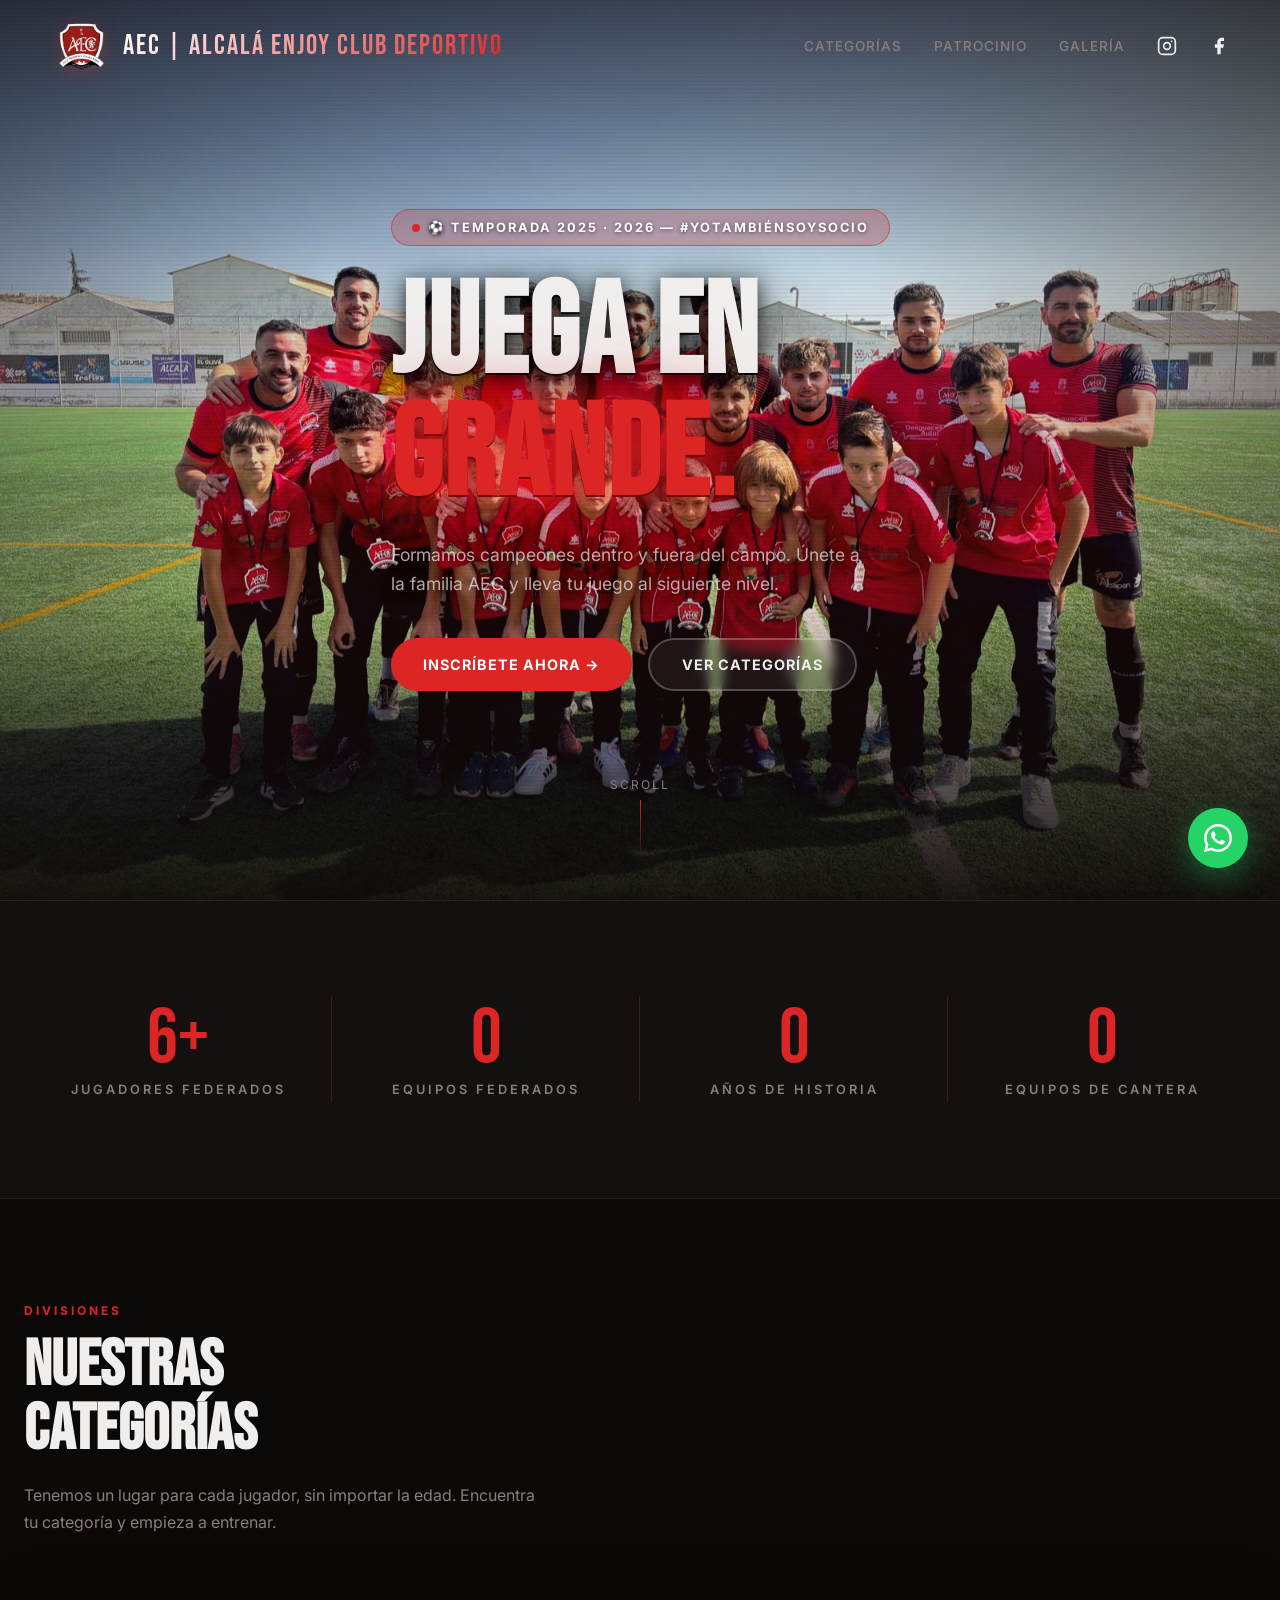
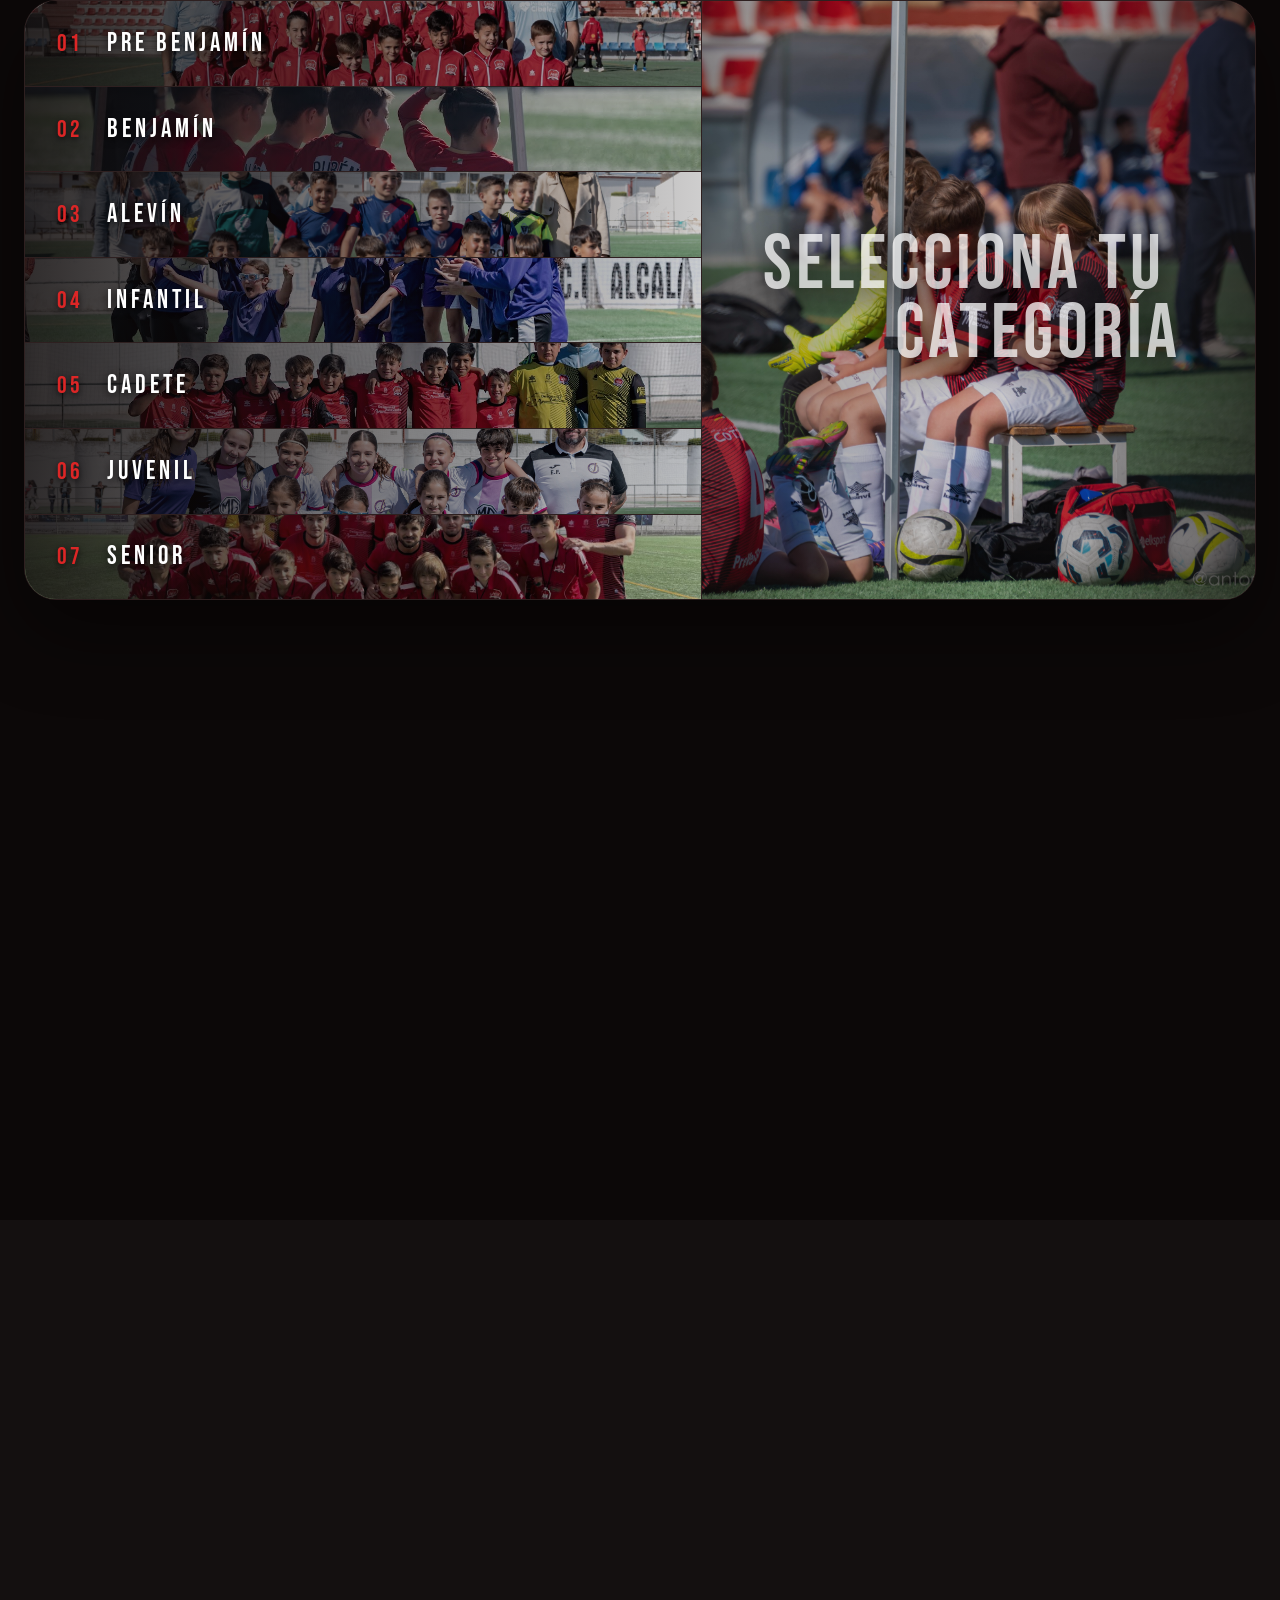
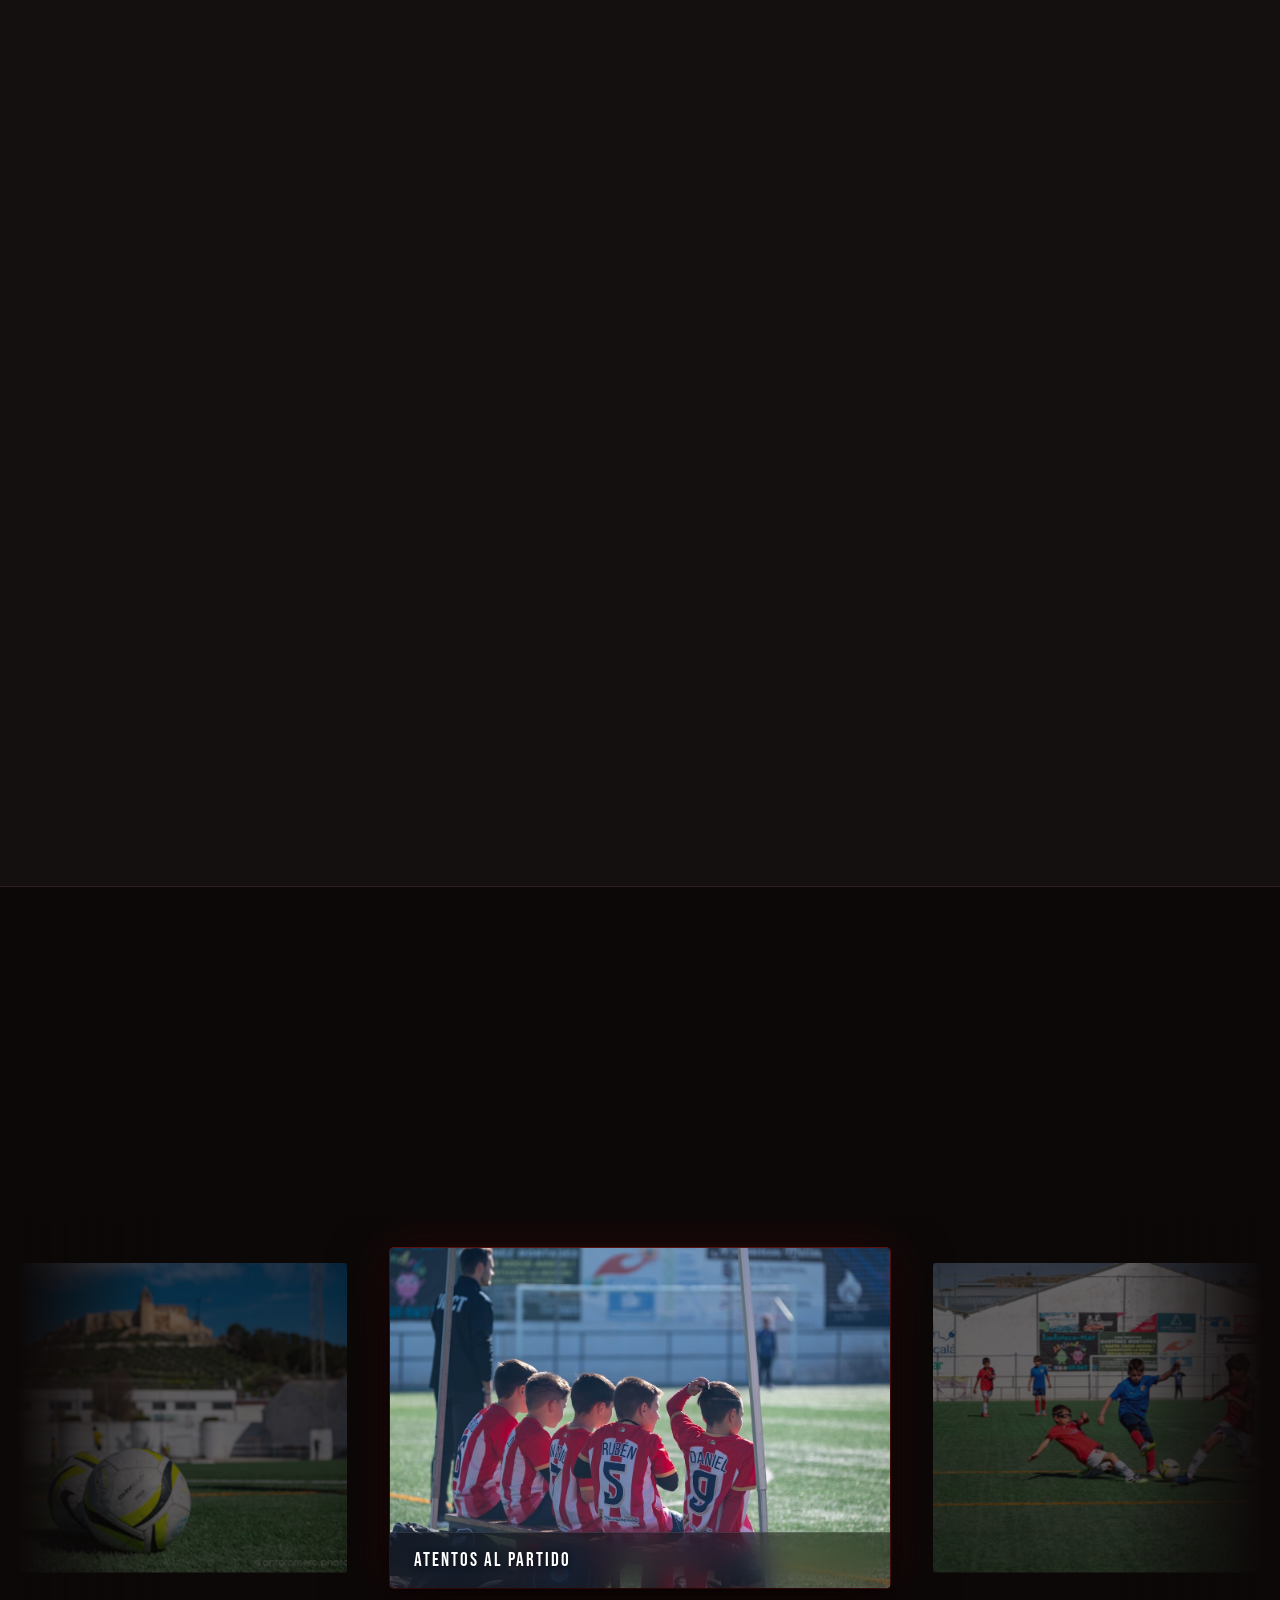
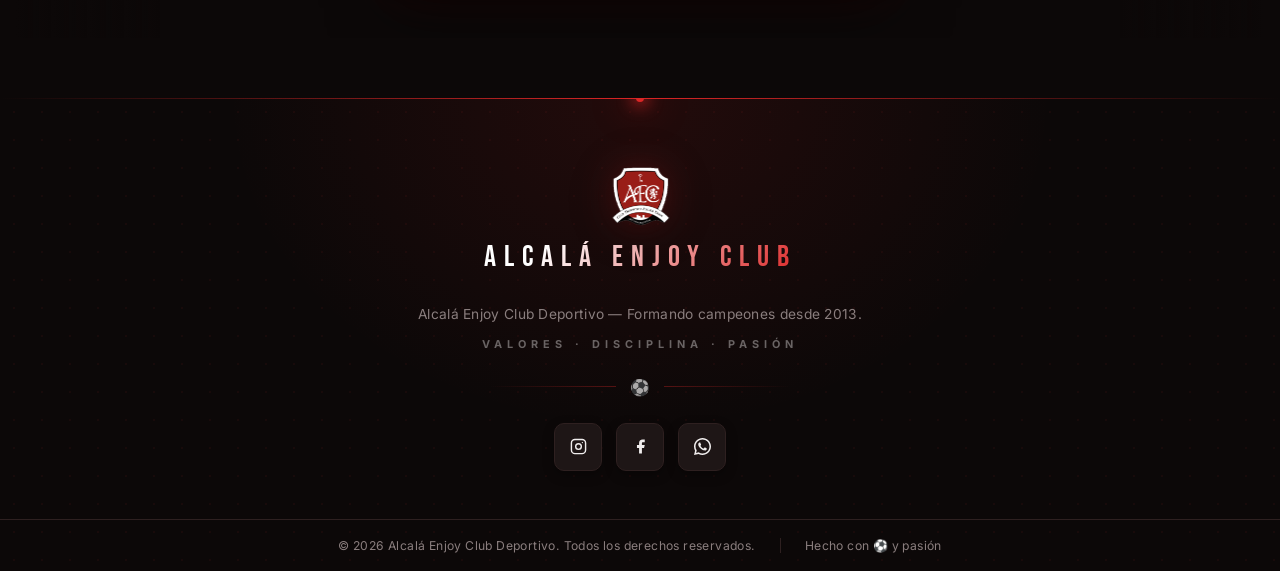
==== index.html @ 9c4fcbcf "finished" ====
<!DOCTYPE html>
<html lang="es">

<head>
  <meta charset="UTF-8" />
  <meta name="viewport" content="width=device-width,initial-scale=1" />
  <title>AEC | Alcalá Enjoy Club Deportivo - Sitio Oficial</title>
  <meta name="description"
    content="Sitio oficial de Alcalá Enjoy Club Deportivo (AEC). Inscripciones, categorías, plantel y galería multimedia. #YoTambiénSoySocio" />
  <link rel="stylesheet" href="https://cdn.jsdelivr.net/npm/swiper@11/swiper-bundle.min.css" />
  <link rel="stylesheet" href="styles.css" />
  <link rel="stylesheet" href="galeria.css" />
  <link rel="preconnect" href="https://fonts.googleapis.com" />
</head>

<body>

  <!-- HEADER -->
  <header id="site-header">
    <div class="header-inner">
      <a href="#" class="logo">
        <img src="assets/logo.png?v=3" alt="AEC Escudo" class="logo-img" />
        <h1 class="logo-text">
          <span class="logo-short">AEC</span><span class="logo-long"> | Alcalá Enjoy Club Deportivo</span>
        </h1>
      </a>
      <nav class="desktop">
        <a href="#categories">Categorías</a>

        <a href="#pricing">Patrocinio</a>
        <a href="#gallery">Galería</a>

        <a href="https://www.instagram.com/cdalcalaenjoyautocoche?igsh=cjY1NmN0ZHd2cjRi" target="_blank" class="nav-ig"
          aria-label="Instagram">
          <svg width="20" height="20" viewBox="0 0 24 24" fill="none" stroke="currentColor" stroke-width="2">
            <rect x="2" y="2" width="20" height="20" rx="5" />
            <circle cx="12" cy="12" r="4" />
            <circle cx="17.5" cy="6.5" r="1" fill="currentColor" stroke="none" />
          </svg>
        </a>
        <a href="https://www.facebook.com/share/18jVhCxvnm/?mibextid=wwXIfr" target="_blank" class="nav-fb"
          aria-label="Facebook">
          <svg width="20" height="20" viewBox="0 0 24 24" fill="currentColor">
            <path d="M18 2h-3a5 5 0 0 0-5 5v3H7v4h3v8h4v-8h3l1-4h-4V7a1 1 0 0 1 1-1h3z"></path>
          </svg>
        </a>
      </nav>
      <button class="hamburger" id="hamburger" aria-label="Menú">
        <span></span><span></span><span></span>
      </button>
    </div>
    <div class="mobile-nav" id="mobile-nav">
      <a href="#categories">Categorías</a>

      <a href="#pricing">Patrocinio</a>
      <a href="#gallery">Galería</a>

      <a href="https://www.instagram.com/cdalcalaenjoyautocoche?igsh=cjY1NmN0ZHd2cjRi" target="_blank">Instagram</a>
      <a href="https://www.facebook.com/share/18jVhCxvnm/?mibextid=wwXIfr" target="_blank">Facebook</a>
    </div>
  </header>

  <!-- HERO -->
  <section id="hero">
    <!-- Slideshow de imágenes con crossfade -->
    <div class="hero-slideshow">
      <img src="assets/hero_equipo_real.jpg.jpeg" alt="Equipo AEC en cancha" class="hero-slide slide-1" />
      <img src="assets/hero_2.jpg.jpeg" alt="Equipo AEC en acción" class="hero-slide slide-2" />
      <img src="assets/hero_3.jpg.jpg" alt="AEC Jugando" class="hero-slide slide-3" />
      <img src="assets/hero_4.jpg.jpg" alt="AEC Equipo y Entrenadores" class="hero-slide slide-4" />
    </div>
    <div class="hero-overlay"></div>
    <div class="hero-content">
      <div class="hero-badge">⚽ Temporada 2025 · 2026 — #YoTambiénSoySocio</div>
      <h1 class="hero-title">JUEGA EN<br><span>GRANDE.</span></h1>
      <p class="hero-sub">Formamos campeones dentro y fuera del campo. Únete a la familia AEC y lleva tu juego al
        siguiente nivel.</p>
      <div class="hero-actions">
        <a href="https://wa.me/+34602210050" class="btn btn-primary">Inscríbete Ahora →</a>
        <a href="#categories" class="btn btn-outline">Ver Categorías</a>
      </div>
    </div>
    <div class="hero-scroll"><span>SCROLL</span>
      <div class="scroll-line"></div>
    </div>
  </section>

  <!-- STATS -->
  <section id="stats">
    <div class="container">
      <div class="stats-grid">
        <div class="stat-item reveal">
          <span class="stat-number" data-target="200" data-suffix="+">0</span>
          <span class="stat-label">Jugadores Federados</span>
        </div>
        <div class="stat-item reveal">
          <span class="stat-number" data-target="12" data-suffix="">0</span>
          <span class="stat-label">Equipos Federados</span>
        </div>
        <div class="stat-item reveal">
          <span class="stat-number" data-target="13" data-suffix="">0</span>
          <span class="stat-label">Años de Historia</span>
        </div>
        <div class="stat-item reveal">
          <span class="stat-number" data-target="10" data-suffix="">0</span>
          <span class="stat-label">Equipos de Cantera</span>
        </div>
      </div>
    </div>
  </section>

  <!-- CATEGORIES -->
  <section id="categories">
    <div class="container">
      <div class="reveal">
        <span class="section-tag">Divisiones</span>
        <h2 class="section-title">NUESTRAS<br>CATEGORÍAS</h2>
        <p class="section-sub">Tenemos un lugar para cada jugador, sin importar la edad. Encuentra tu categoría y
          empieza a entrenar.</p>
      </div>
      <div class="cat-accordion reveal">
        <!-- Pre Benjamín -->
        <div class="ca-panel" data-index="01">
          <div class="ca-bg"><img src="assets/pequeñines.jpg" loading="lazy" alt="Pre Benjamín"></div>
          <div class="ca-collapsed">
            <span class="ca-num">01</span>
            <span class="ca-vtitle">PRE BENJAMÍN</span>
          </div>
          <div class="ca-expanded">
            <div class="ca-exp-top">
              <span class="ca-exp-num">01</span>
            </div>
            <h3 class="ca-exp-title">PRE BENJAMÍN</h3>
            <div class="ca-age-bar">
              <span class="ca-age-label">5 – 7 años</span>
              <div class="ca-bar-track">
                <div class="ca-bar-fill" style="width:14%"></div>
              </div>
            </div>
            <p class="ca-desc">Primeros pasos en el fútbol. Jugamos, aprendemos y nos divertimos juntos en un ambiente
              100% formativo.</p>
            <div class="ca-tag-row">
              <span class="ca-tag">Formativo</span>
              <span class="ca-tag">Mixto</span>
            </div>
          </div>
        </div>
        <!-- Benjamín -->
        <div class="ca-panel" data-index="02">
          <div class="ca-bg"><img src="assets/_DSC1016.jpg" loading="lazy" alt="Benjamín"></div>
          <div class="ca-collapsed">
            <span class="ca-num">02</span>
            <span class="ca-vtitle">BENJAMÍN</span>
          </div>
          <div class="ca-expanded">
            <div class="ca-exp-top">
              <span class="ca-exp-num">02</span>
            </div>
            <h3 class="ca-exp-title">BENJAMÍN</h3>
            <div class="ca-age-bar">
              <span class="ca-age-label">8 – 9 años</span>
              <div class="ca-bar-track">
                <div class="ca-bar-fill" style="width:28%"></div>
              </div>
            </div>
            <p class="ca-desc">Desarrollamos fundamentos técnicos y trabajo en equipo en una etapa clave del crecimiento
              futbolístico.</p>
            <div class="ca-tag-row">
              <span class="ca-tag">Técnica</span>
              <span class="ca-tag">Equipo</span>
            </div>
          </div>
        </div>
        <!-- Alevín -->
        <div class="ca-panel" data-index="03">
          <div class="ca-bg"><img src="assets/_DSC1415.jpg" loading="lazy" alt="Alevín"></div>
          <div class="ca-collapsed">
            <span class="ca-num">03</span>
            <span class="ca-vtitle">ALEVÍN</span>
          </div>
          <div class="ca-expanded">
            <div class="ca-exp-top">
              <span class="ca-exp-num">03</span>
            </div>
            <h3 class="ca-exp-title">ALEVÍN</h3>
            <div class="ca-age-bar">
              <span class="ca-age-label">10 – 11 años</span>
              <div class="ca-bar-track">
                <div class="ca-bar-fill" style="width:42%"></div>
              </div>
            </div>
            <p class="ca-desc">Iniciación táctica y consolidación técnica. Competición local y torneos regionales con
              enfoque educativo.</p>
            <div class="ca-tag-row">
              <span class="ca-tag">Táctica</span>
              <span class="ca-tag">Regional</span>
            </div>
          </div>
        </div>
        <!-- Infantil -->
        <div class="ca-panel" data-index="04">
          <div class="ca-bg"><img src="assets/_DSC1258.jpg" loading="lazy" alt="Infantil"></div>
          <div class="ca-collapsed">
            <span class="ca-num">04</span>
            <span class="ca-vtitle">INFANTIL</span>
          </div>
          <div class="ca-expanded">
            <div class="ca-exp-top">
              <span class="ca-exp-num">04</span>
            </div>
            <h3 class="ca-exp-title">INFANTIL</h3>
            <div class="ca-age-bar">
              <span class="ca-age-label">12 – 13 años</span>
              <div class="ca-bar-track">
                <div class="ca-bar-fill" style="width:56%"></div>
              </div>
            </div>
            <p class="ca-desc">Etapa de consolidación. Mayor exigencia táctica, preparación física y participación en
              ligas oficiales.</p>
            <div class="ca-tag-row">
              <span class="ca-tag">Competición</span>
              <span class="ca-tag">Liga Oficial</span>
            </div>
          </div>
        </div>
        <!-- Cadete -->
        <div class="ca-panel" data-index="05">
          <div class="ca-bg"><img src="assets/_DSC1005.jpg" loading="lazy" alt="Cadete"></div>
          <div class="ca-collapsed">
            <span class="ca-num">05</span>
            <span class="ca-vtitle">CADETE</span>
          </div>
          <div class="ca-expanded">
            <div class="ca-exp-top">
              <span class="ca-exp-num">05</span>
            </div>
            <h3 class="ca-exp-title">CADETE</h3>
            <div class="ca-age-bar">
              <span class="ca-age-label">14 – 15 años</span>
              <div class="ca-bar-track">
                <div class="ca-bar-fill" style="width:68%"></div>
              </div>
            </div>
            <p class="ca-desc">Alta competición y formación integral. Preparación física especializada y análisis de
              rendimiento individual.</p>
            <div class="ca-tag-row">
              <span class="ca-tag">Alta Comp.</span>
              <span class="ca-tag">Rendimiento</span>
            </div>
          </div>
        </div>
        <!-- Juvenil -->
        <div class="ca-panel" data-index="06">
          <div class="ca-bg"><img src="assets/_DSC1148.jpg" loading="lazy" alt="Juvenil"></div>
          <div class="ca-collapsed">
            <span class="ca-num">06</span>
            <span class="ca-vtitle">JUVENIL</span>
          </div>
          <div class="ca-expanded">
            <div class="ca-exp-top">
              <span class="ca-exp-num">06</span>
            </div>
            <h3 class="ca-exp-title">JUVENIL</h3>
            <div class="ca-age-bar">
              <span class="ca-age-label">16 – 18 años</span>
              <div class="ca-bar-track">
                <div class="ca-bar-fill" style="width:82%"></div>
              </div>
            </div>
            <p class="ca-desc">El paso hacia el fútbol adulto. Máxima exigencia, torneos departamentales y preparación
              para semiprofesional.</p>
            <div class="ca-tag-row">
              <span class="ca-tag">Semipro</span>
              <span class="ca-tag">Departamental</span>
            </div>
          </div>
        </div>
        <!-- Senior -->
        <div class="ca-panel" data-index="07">
          <div class="ca-bg"><img src="assets/hero_equipo_real.jpg.jpeg" loading="lazy" alt="Senior"></div>
          <div class="ca-collapsed">
            <span class="ca-num">07</span>
            <span class="ca-vtitle">SENIOR</span>
          </div>
          <div class="ca-expanded">
            <div class="ca-exp-top">
              <span class="ca-exp-num">07</span>
            </div>
            <h3 class="ca-exp-title">SENIOR</h3>
            <div class="ca-age-bar">
              <span class="ca-age-label">18+ años</span>
              <div class="ca-bar-track">
                <div class="ca-bar-fill" style="width:100%"></div>
              </div>
            </div>
            <p class="ca-desc">Fútbol de adultos con toda la estructura del club. Ligas locales, regionales y torneos
              nacionales.</p>
            <div class="ca-tag-row">
              <span class="ca-tag">Liga Nacional</span>
              <span class="ca-tag">Élite</span>
            </div>
          </div>
        </div>
      </div>
    </div>
  </section>


  <!-- PATROCINIO -->
  <section id="pricing" class="patrocinio-section">
    <div class="patrocinio-split">

      <!-- LEFT: Red + photo panel -->
      <div class="patrocinio-left reveal">
        <div class="patrocinio-photo-bg"></div>
        <div class="patrocinio-red-overlay"></div>
        <div class="patrocinio-left-content">
          <p class="patrocinio-dossier">D O S S I E R</p>
          <h2 class="patrocinio-title">PATROCINIO</h2>
          <p class="patrocinio-temporada">Temporada 2025-2026</p>
          <a href="patrocinio.html" class="btn-patrocinio" id="btn-ver-dossier">
            Ver Dossier Completo →
          </a>
        </div>
      </div>

      <!-- RIGHT: Clean white panel with logo -->
      <div class="patrocinio-right reveal">
        <div class="patrocinio-diagonal-bg"></div>
        <div class="patrocinio-right-content">
          <img src="assets/logo.png?v=3" alt="AEC Escudo Completo" class="patrocinio-logo" />
          <p class="patrocinio-slogan">TÚ FORMAS PARTE DE<br><strong>NUESTRA HISTORIA</strong></p>
        </div>
      </div>

    </div>
  </section>

  <!-- GALLERY PREVIEW -->
  <section id="gallery">
    <div class="container">
      <div class="gallery-header reveal">
        <div>
          <span class="section-tag">Multimedia</span>
          <h2 class="section-title">GALERÍA DEL CLUB</h2>
          <p class="section-sub">Momentos que quedan en la historia. El campo, el equipo, la pasión.</p>
        </div>
        <a href="galeria.html" class="btn-gallery-full" id="btn-ver-galeria">
          Ver Galería Completa
          <svg width="18" height="18" viewBox="0 0 24 24" fill="none" stroke="currentColor" stroke-width="2.5"
            stroke-linecap="round" stroke-linejoin="round">
            <path d="M5 12h14M12 5l7 7-7 7" />
          </svg>
        </a>
      </div>

      <!-- Mosaic grid -->
      <div class="gallery-mosaic reveal">
        <div class="gm-item gm-a"><img src="assets/reunion.jfif" alt="Galería AEC" loading="lazy" /></div>
        <div class="gm-item gm-b"><img src="assets/theboss.jpeg" alt="Galería AEC" loading="lazy" /></div>
        <div class="gm-item gm-c"><img src="assets/_DSC1258.jpg" alt="Galería AEC" loading="lazy" /></div>
        <div class="gm-item gm-d"><img src="assets/pequeñines.jpg" alt="Galería AEC" loading="lazy" /></div>
        <div class="gm-item gm-e"><img src="assets/_DSC1312.jpg" alt="Galería AEC" loading="lazy" /></div>
        <div class="gm-item gm-f"><img src="assets/hero_equipo_real.jpg.jpeg" alt="Galería AEC" loading="lazy" /></div>
        <div class="gm-item gm-g"><img src="assets/blue.jpg" alt="Galería AEC" loading="lazy" /></div>
        <div class="gm-item gm-h"><img src="assets/_DSC1405.jpg" alt="Galería AEC" loading="lazy" /></div>
      </div>

      <div class="gallery-cta-mobile reveal">
        <a href="galeria.html" class="btn btn-outline" id="btn-ver-galeria-mobile">Ver Galería Completa →</a>
      </div>
    </div>
  </section>

  <!-- TEAM GALLERY — Glass Scroll -->
  <section id="team-gallery">
    <div class="container">
      <div class="galeria-info reveal">
        <span class="section-tag">28.03.2026</span>
        <h2 class="section-title galeria-titulo-torneo">1er Torneo Ciudad de<br><span>Alcalá la Real</span><small
            class="galeria-cats">(Benjamines / Alevines)</small></h2>
      </div>
    </div>

    <div class="tg-wrapper">
      <div class="swiper swiper-equipo">
        <div class="swiper-wrapper">
          <div class="swiper-slide tg-card" data-caption="Atentos al partido">
            <img src="./assets/_DSC1016.jpg" alt="Atentos al partido" loading="lazy" />
            <div class="tg-glass">
              <span class="tg-label">Atentos al partido</span>
            </div>
          </div>
          <div class="swiper-slide tg-card" data-caption="Jugada maestra">
            <img src="./assets/_DSC1285.jpg" alt="Jugada maestra" loading="lazy" />
            <div class="tg-glass">
              <span class="tg-label">Jugada maestra</span>
            </div>
          </div>
          <div class="swiper-slide tg-card" data-caption="Celebración">
            <img src="./assets/_DSC1258.jpg" alt="Celebración" loading="lazy" />
            <div class="tg-glass">
              <span class="tg-label">Celebración</span>
            </div>
          </div>
          <div class="swiper-slide tg-card" data-caption="Unión de Equipo">
            <img src="./assets/_DSC1005.jpg" alt="Unión de Equipo" loading="lazy" />
            <div class="tg-glass">
              <span class="tg-label">Unión de Equipo</span>
            </div>
          </div>
          <div class="swiper-slide tg-card" data-caption="¡A jugar!">
            <img src="./assets/_DSC1120.jpg" alt="Listos para jugar" loading="lazy" />
            <div class="tg-glass">
              <span class="tg-label">¡A jugar!</span>
            </div>
          </div>
        </div>
      </div>
    </div>
  </section>


  <!-- FOOTER -->
  <footer>
    <div class="footer-accent-line"></div>
    <div class="footer-main">
      <a href="index.html" class="footer-logo" aria-label="AEC — Alcalá Enjoy Club Deportivo">
        <img src="assets/logo.png?v=3" alt="AEC Escudo" class="logo-img" />
        <span class="logo-text">Alcalá Enjoy Club</span>
      </a>
      <div class="footer-tagline">
        <p>Alcalá Enjoy Club Deportivo — Formando campeones desde 2013.</p>
        <strong>VALORES · DISCIPLINA · PASIÓN</strong>
      </div>
      <div class="footer-divider">
        <div class="footer-divider-line"></div>
        <span class="footer-divider-icon">⚽</span>
        <div class="footer-divider-line"></div>
      </div>
      <div class="footer-social">
        <a href="https://www.instagram.com/cdalcalaenjoyautocoche?igsh=cjY1NmN0ZHd2cjRi" target="_blank"
          class="socialContainer containerOne" aria-label="Instagram">
          <svg class="socialSvg" viewBox="0 0 24 24" fill="none" stroke="currentColor" stroke-width="2">
            <rect x="2" y="2" width="20" height="20" rx="5" />
            <circle cx="12" cy="12" r="4" />
            <circle cx="17.5" cy="6.5" r="1" fill="currentColor" stroke="none" />
          </svg>
        </a>
        <a href="https://www.facebook.com/share/18jVhCxvnm/?mibextid=wwXIfr" target="_blank"
          class="socialContainer containerFb" aria-label="Facebook">
          <svg class="socialSvg" viewBox="0 0 24 24" fill="currentColor">
            <path d="M18 2h-3a5 5 0 0 0-5 5v3H7v4h3v8h4v-8h3l1-4h-4V7a1 1 0 0 1 1-1h3z"></path>
          </svg>
        </a>
        <a href="https://wa.me/+34602210050" target="_blank" class="socialContainer containerFour"
          aria-label="WhatsApp">
          <svg class="socialSvg" viewBox="0 0 24 24" fill="currentColor">
            <path
              d="M17.472 14.382c-.297-.149-1.758-.867-2.03-.967-.273-.099-.471-.148-.67.15-.197.297-.767.966-.94 1.164-.173.199-.347.223-.644.075-.297-.15-1.255-.463-2.39-1.475-.883-.788-1.48-1.761-1.653-2.059-.173-.297-.018-.458.13-.606.134-.133.298-.347.446-.52.149-.174.198-.298.298-.497.099-.198.05-.371-.025-.52-.075-.149-.669-1.612-.916-2.207-.242-.579-.487-.5-.669-.51-.173-.008-.371-.01-.57-.01-.198 0-.52.074-.792.372-.272.297-1.04 1.016-1.04 2.479 0 1.462 1.065 2.875 1.213 3.074.149.198 2.096 3.2 5.077 4.487.709.306 1.262.489 1.694.625.712.227 1.36.195 1.871.118.571-.085 1.758-.719 2.006-1.413.248-.694.248-1.289.173-1.413-.074-.124-.272-.198-.57-.347z" />
            <path
              d="M12 0C5.373 0 0 5.373 0 12c0 2.124.558 4.118 1.525 5.845L0 24l6.335-1.505A11.95 11.95 0 0012 24c6.627 0 12-5.373 12-12S18.627 0 12 0zm0 21.818a9.812 9.812 0 01-5.006-1.371l-.36-.214-3.722.884.938-3.63-.235-.373A9.79 9.79 0 012.182 12C2.182 6.57 6.57 2.182 12 2.182S21.818 6.57 21.818 12 17.43 21.818 12 21.818z" />
          </svg>
        </a>
      </div>
    </div>
    <div class="footer-bottom">
      <p>© 2026 Alcalá Enjoy Club Deportivo. Todos los derechos reservados.</p>
      <p>Hecho con ⚽ y pasión</p>
    </div>
  </footer>

  <!-- WHATSAPP FLOAT -->
  <a href="https://wa.me/+34602210050" class="wa-float" target="_blank" aria-label="Contactar por WhatsApp">
    <svg width="28" height="28" viewBox="0 0 24 24" fill="white">
      <path
        d="M17.472 14.382c-.297-.149-1.758-.867-2.03-.967-.273-.099-.471-.148-.67.15-.197.297-.767.966-.94 1.164-.173.199-.347.223-.644.075-.297-.15-1.255-.463-2.39-1.475-.883-.788-1.48-1.761-1.653-2.059-.173-.297-.018-.458.13-.606.134-.133.298-.347.446-.52.149-.174.198-.298.298-.497.099-.198.05-.371-.025-.52-.075-.149-.669-1.612-.916-2.207-.242-.579-.487-.5-.669-.51-.173-.008-.371-.01-.57-.01-.198 0-.52.074-.792.372-.272.297-1.04 1.016-1.04 2.479 0 1.462 1.065 2.875 1.213 3.074.149.198 2.096 3.2 5.077 4.487.709.306 1.262.489 1.694.625.712.227 1.36.195 1.871.118.571-.085 1.758-.719 2.006-1.413.248-.694.248-1.289.173-1.413-.074-.124-.272-.198-.57-.347z" />
      <path
        d="M12 0C5.373 0 0 5.373 0 12c0 2.124.558 4.118 1.525 5.845L0 24l6.335-1.505A11.95 11.95 0 0012 24c6.627 0 12-5.373 12-12S18.627 0 12 0zm0 21.818a9.812 9.812 0 01-5.006-1.371l-.36-.214-3.722.884.938-3.63-.235-.373A9.79 9.79 0 012.182 12C2.182 6.57 6.57 2.182 12 2.182S21.818 6.57 21.818 12 17.43 21.818 12 21.818z" />
    </svg>
  </a>


  <script src="https://cdn.jsdelivr.net/npm/swiper@11/swiper-bundle.min.js"></script>
  <script src="main.js"></script>
</body>

</html>
---- styles.css ----
@import url('https://fonts.googleapis.com/css2?family=Bebas+Neue&family=Inter:wght@300;400;500;600;700;900&display=swap');

*,
*::before,
*::after {
  box-sizing: border-box;
  margin: 0;
  padding: 0
}

:root {
  --bg: #0c0808;
  --surface: #141010;
  --surface2: #1e1616;
  --border: #2e2020;
  --accent: #DC2626;
  --accent2: #D4A853;
  --text: #f0eded;
  --muted: #8a7e7e;
  --radius: 32px;
  --radius-sm: 16px;
}

html {
  scroll-behavior: smooth;
  font-size: 16px
}

body {
  background: var(--bg);
  color: var(--text);
  font-family: 'Inter', sans-serif;
  overflow-x: hidden
}

img {
  max-width: 100%;
  display: block
}

a {
  text-decoration: none;
  color: inherit
}

section {
  padding: 100px 0
}

.container {
  max-width: 1280px;
  margin: 0 auto;
  padding: 0 24px
}

/* HEADER */
header {
  position: fixed;
  top: 0;
  left: 0;
  right: 0;
  z-index: 1000;
  padding: 20px 0;
  transition: background .3s, backdrop-filter .3s
}

header.scrolled {
  background: rgba(12, 8, 8, .9);
  backdrop-filter: blur(16px);
  border-bottom: 1px solid var(--border)
}

.header-inner {
  display: flex;
  align-items: center;
  justify-content: space-between;
  width: 100%;
  padding: 0 4vw;
}

.logo {
  display: flex;
  align-items: center;
  gap: 12px;
  font-family: 'Bebas Neue', sans-serif;
  font-size: 28px;
  letter-spacing: 2px;
  color: var(--text)
}

.logo-img {
  width: 60px;
  height: auto;
  border-radius: 4px;
  filter: drop-shadow(0 2px 8px rgba(220, 38, 38, .3));
  transition: transform .3s
}

.logo:hover .logo-img {
  transform: scale(1.08)
}

.logo-text {
  background: linear-gradient(135deg, #fff 0%, var(--accent) 100%);
  -webkit-background-clip: text;
  -webkit-text-fill-color: transparent;
  background-clip: text;
  margin: 0;
  font-size: inherit;
  font-weight: inherit;
}

nav.desktop {
  display: flex;
  gap: 32px;
  align-items: center
}

nav a {
  font-size: .85rem;
  font-weight: 500;
  letter-spacing: 1px;
  text-transform: uppercase;
  color: var(--muted);
  transition: color .2s
}

nav a:hover {
  color: var(--text)
}

.nav-ig {
  display: flex;
  align-items: center;
  gap: 6px;
  color: var(--text);
  transition: color .2s
}

.nav-ig:hover {
  color: var(--accent)
}

.nav-fb {
  display: flex;
  align-items: center;
  gap: 6px;
  color: var(--text);
  transition: color .2s
}

.nav-fb:hover {
  color: #1877F2
}

.hamburger {
  display: none;
  flex-direction: column;
  gap: 5px;
  cursor: pointer;
  background: none;
  border: none;
  padding: 4px
}

.hamburger span {
  width: 24px;
  height: 2px;
  background: var(--text);
  transition: .3s
}

.mobile-nav {
  display: none;
  flex-direction: column;
  gap: 20px;
  padding: 24px;
  background: var(--surface);
  border-top: 1px solid var(--border)
}

.mobile-nav a {
  font-size: 1rem;
  font-weight: 500;
  letter-spacing: 1px;
  text-transform: uppercase;
  color: var(--muted)
}

/* HERO — Cinematic Treatment */
#hero {
  position: relative;
  height: 100vh;
  min-height: 700px;
  display: flex;
  align-items: center;
  overflow: hidden;
  padding: 0
}

/* Slideshow container — covers full hero */
.hero-slideshow {
  position: absolute;
  inset: 0;
  z-index: 0;
  overflow: hidden
}

/* Base slide styles */
.hero-slide {
  position: absolute;
  inset: 0;
  width: 100%;
  height: 100%;
  object-fit: cover;
  object-position: center center;
  filter: saturate(1.15) contrast(1.08) brightness(1.0);
  will-change: transform, opacity;
  backface-visibility: hidden
}

/*
  Crossfade logic — 4 slides, 9s each (7s visible + 2s fade-out at end)
  Total cycle = 36s
*/
.slide-1 {
  opacity: 1;
  animation:
    kenburns-1 36s ease-in-out infinite,
    fade-slide-1 36s ease-in-out infinite
}

.slide-2 {
  opacity: 0;
  animation:
    kenburns-2 36s ease-in-out infinite,
    fade-slide-2 36s ease-in-out infinite
}

.slide-3 {
  opacity: 0;
  animation:
    kenburns-3 36s ease-in-out infinite,
    fade-slide-3 36s ease-in-out infinite
}

.slide-4 {
  opacity: 0;
  animation:
    kenburns-4 36s ease-in-out infinite,
    fade-slide-4 36s ease-in-out infinite
}

/* Ken Burns — slide 1: zoom in + drift left */
@keyframes kenburns-1 {
  0% {
    transform: scale(1.0) translate(0, 0)
  }

  50% {
    transform: scale(1.06) translate(-0.8%, -0.4%)
  }

  100% {
    transform: scale(1.0) translate(0, 0)
  }
}

/* Ken Burns — slide 2: zoom in + drift right */
@keyframes kenburns-2 {
  0% {
    transform: scale(1.06) translate(0.8%, 0.4%)
  }

  50% {
    transform: scale(1.0) translate(0, 0)
  }

  100% {
    transform: scale(1.06) translate(0.8%, 0.4%)
  }
}

/* Ken Burns — slide 3: zoom in + drift up */
@keyframes kenburns-3 {
  0% {
    transform: scale(1.0) translate(0, 0)
  }

  50% {
    transform: scale(1.06) translate(0, -0.6%)
  }

  100% {
    transform: scale(1.0) translate(0, 0)
  }
}

/* Ken Burns — slide 4: zoom in + drift down/right */
@keyframes kenburns-4 {
  0% {
    transform: scale(1.06) translate(0.4%, 0.6%)
  }

  50% {
    transform: scale(1.0) translate(0, 0)
  }

  100% {
    transform: scale(1.06) translate(0.4%, 0.6%)
  }
}

/* Fade animations — percentage based on 36s cycle */
@keyframes fade-slide-1 {
  0% {
    opacity: 1
  }

  19.44% {
    opacity: 1
  }

  /* 7s */
  25% {
    opacity: 0
  }

  /* 9s */
  94.44% {
    opacity: 0
  }

  /* 34s */
  100% {
    opacity: 1
  }

  /* 36s */
}

@keyframes fade-slide-2 {
  0% {
    opacity: 0
  }

  19.44% {
    opacity: 0
  }

  /* 7s */
  25% {
    opacity: 1
  }

  /* 9s */
  44.44% {
    opacity: 1
  }

  /* 16s */
  50% {
    opacity: 0
  }

  /* 18s */
  100% {
    opacity: 0
  }
}

@keyframes fade-slide-3 {
  0% {
    opacity: 0
  }

  44.44% {
    opacity: 0
  }

  /* 16s */
  50% {
    opacity: 1
  }

  /* 18s */
  69.44% {
    opacity: 1
  }

  /* 25s */
  75% {
    opacity: 0
  }

  /* 27s */
  100% {
    opacity: 0
  }
}

@keyframes fade-slide-4 {
  0% {
    opacity: 0
  }

  69.44% {
    opacity: 0
  }

  /* 25s */
  75% {
    opacity: 1
  }

  /* 27s */
  94.44% {
    opacity: 1
  }

  /* 34s */
  100% {
    opacity: 0
  }

  /* 36s */
}


/* Multi-layer overlay: vignette + cinematic dark grade */
.hero-overlay {
  position: absolute;
  inset: 0;
  z-index: 1;
  background:
    radial-gradient(ellipse at 50% 50%, transparent 35%, rgba(12, 8, 8, .55) 100%),
    linear-gradient(180deg, rgba(12, 8, 8, .55) 0%, rgba(12, 8, 8, .1) 30%, rgba(120, 15, 15, .12) 65%, rgba(12, 8, 8, .9) 100%);
}

/* Film grain noise — animated CSS pattern */
.hero-overlay::before {
  content: '';
  position: absolute;
  inset: -50%;
  width: 200%;
  height: 200%;
  background-image: url("data:image/svg+xml,%3Csvg viewBox='0 0 256 256' xmlns='http://www.w3.org/2000/svg'%3E%3Cfilter id='n'%3E%3CfeTurbulence type='fractalNoise' baseFrequency='.85' numOctaves='4' stitchTiles='stitch'/%3E%3C/filter%3E%3Crect width='100%25' height='100%25' filter='url(%23n)' opacity='.15'/%3E%3C/svg%3E");
  background-size: 128px 128px;
  opacity: .3;
  animation: hero-grain 0.5s steps(3) infinite;
  pointer-events: none;
  mix-blend-mode: overlay;
}

@keyframes hero-grain {
  0% {
    transform: translate(0, 0)
  }

  33% {
    transform: translate(-5%, 5%)
  }

  66% {
    transform: translate(5%, -5%)
  }

  100% {
    transform: translate(0, 0)
  }
}

/* Scanlines — ultra-subtle broadcast sport look */
.hero-overlay::after {
  content: '';
  position: absolute;
  inset: 0;
  background: repeating-linear-gradient(0deg,
      transparent,
      transparent 2px,
      rgba(0, 0, 0, .04) 2px,
      rgba(0, 0, 0, .04) 4px);
  pointer-events: none;
}

.hero-content {
  position: relative;
  z-index: 2;
  max-width: 1280px;
  margin: 0 auto;
  padding: 0 24px
}

.hero-badge {
  display: inline-flex;
  align-items: center;
  gap: 8px;
  background: rgba(220, 38, 38, .22);
  border: 1px solid rgba(220, 38, 38, .6);
  color: #fff;
  padding: 10px 20px;
  border-radius: 100px;
  font-size: .8rem;
  font-weight: 700;
  letter-spacing: 2px;
  text-transform: uppercase;
  margin-bottom: 28px;
  backdrop-filter: blur(8px);
  text-shadow: 0 1px 4px rgba(0, 0, 0, .6)
}

.hero-badge::before {
  content: '';
  width: 8px;
  height: 8px;
  background: var(--accent);
  border-radius: 50%;
  animation: pulse-dot 2s infinite
}

@keyframes pulse-dot {

  0%,
  100% {
    opacity: 1;
    transform: scale(1)
  }

  50% {
    opacity: .5;
    transform: scale(1.3)
  }
}

.hero-title {
  font-family: 'Bebas Neue', sans-serif;
  font-size: clamp(60px, 10vw, 140px);
  line-height: .95;
  letter-spacing: 2px;
  margin-bottom: 24px;
  text-shadow: 0 2px 0 rgba(0, 0, 0, .9), 0 4px 20px rgba(0, 0, 0, .8), 0 8px 60px rgba(0, 0, 0, .5)
}

.hero-title span {
  color: var(--accent);
  text-shadow: 0 2px 0 rgba(100, 0, 0, .8), 0 0 40px rgba(220, 38, 38, .7), 0 0 80px rgba(220, 38, 38, .4)
}

.hero-sub {
  font-size: 1.1rem;
  color: rgba(240, 237, 237, .7);
  max-width: 480px;
  line-height: 1.6;
  margin-bottom: 40px;
  text-shadow: 0 2px 12px rgba(0, 0, 0, .5)
}

.hero-actions {
  display: flex;
  gap: 16px;
  flex-wrap: wrap
}

.btn {
  display: inline-flex;
  align-items: center;
  gap: 10px;
  padding: 16px 32px;
  border-radius: 100px;
  font-weight: 700;
  font-size: .9rem;
  letter-spacing: 1px;
  text-transform: uppercase;
  cursor: pointer;
  transition: .25s;
  border: none
}

.btn-primary {
  background: var(--accent);
  color: #fff
}

.btn-primary:hover {
  background: #EF4444;
  transform: translateY(-2px);
  box-shadow: 0 12px 40px rgba(220, 38, 38, .4)
}

.btn-outline {
  background: rgba(255, 255, 255, .06);
  color: var(--text);
  border: 2px solid rgba(240, 237, 237, .25);
  backdrop-filter: blur(6px)
}

.btn-outline:hover {
  border-color: var(--text);
  background: rgba(255, 255, 255, .1)
}

.hero-scroll {
  position: absolute;
  bottom: 40px;
  left: 50%;
  transform: translateX(-50%);
  display: flex;
  flex-direction: column;
  align-items: center;
  gap: 8px;
  color: var(--muted);
  font-size: .75rem;
  letter-spacing: 2px;
  text-transform: uppercase;
  z-index: 2
}

.scroll-line {
  width: 1px;
  height: 60px;
  background: linear-gradient(to bottom, var(--accent), transparent);
  animation: scroll-anim 2s infinite
}

@keyframes scroll-anim {
  0% {
    transform: scaleY(0);
    transform-origin: top
  }

  50% {
    transform: scaleY(1);
    transform-origin: top
  }

  51% {
    transform: scaleY(1);
    transform-origin: bottom
  }

  100% {
    transform: scaleY(0);
    transform-origin: bottom
  }
}

/* STATS */
#stats {
  padding: 60px 0;
  border-top: 1px solid var(--border);
  border-bottom: 1px solid var(--border);
  background: var(--surface)
}

.stats-grid {
  display: grid;
  grid-template-columns: repeat(4, 1fr);
  gap: 0
}

.stat-item {
  text-align: center;
  padding: 40px 24px;
  position: relative
}

.stat-item:not(:last-child)::after {
  content: '';
  position: absolute;
  right: 0;
  top: 20%;
  height: 60%;
  width: 1px;
  background: var(--border)
}

.stat-number {
  font-family: 'Bebas Neue', sans-serif;
  font-size: clamp(56px, 6vw, 88px);
  line-height: 1;
  color: var(--accent);
  display: block
}

.stat-label {
  font-size: .8rem;
  font-weight: 600;
  letter-spacing: 3px;
  text-transform: uppercase;
  color: var(--muted);
  margin-top: 8px
}

/* SECTION HEADERS */
.section-tag {
  display: inline-block;
  color: var(--accent);
  font-size: .75rem;
  font-weight: 700;
  letter-spacing: 3px;
  text-transform: uppercase;
  margin-bottom: 16px
}

.section-title {
  font-family: 'Bebas Neue', sans-serif;
  font-size: clamp(42px, 5vw, 72px);
  line-height: 1;
  margin-bottom: 20px
}

.section-sub {
  color: var(--muted);
  font-size: 1rem;
  line-height: 1.7;
  max-width: 520px
}

/* CATEGORIES — Horizontal Accordion */
#categories {
  background: var(--bg)
}

.cat-accordion {
  display: flex;
  flex-direction: column;
  gap: 0;
  margin-top: 64px;
  height: 600px;
  border: 1px solid var(--border);
  border-radius: var(--radius);
  overflow: hidden;
  background: var(--surface);
  box-shadow: 0 32px 80px rgba(0, 0, 0, .45);
  position: relative;
}

/* Background photo for the empty space */
.cat-accordion::before {
  content: '';
  position: absolute;
  top: 0;
  bottom: 0;
  right: 0;
  width: 60%; /* Only covers the right side to avoid aggressive clipping */
  background:
    linear-gradient(to right, rgba(20, 16, 16, 1) 0%, rgba(20, 16, 16, 0.4) 30%, rgba(20, 16, 16, 0.2) 65%, rgba(20, 16, 16, 0.7) 100%),
    url('assets/_DSC1055.jpg') 20% center / cover no-repeat;
  z-index: 0;
  transition: opacity 0.5s ease;
  pointer-events: none;
}

/* Elegant text over the photo */
.cat-accordion::after {
  content: 'SELECCIONA TU \A CATEGORÍA';
  white-space: pre-wrap;
  position: absolute;
  top: 50%;
  right: 6%;
  transform: translateY(-50%);
  font-family: 'Bebas Neue', sans-serif;
  font-size: clamp(48px, 6vw, 84px);
  line-height: 0.9;
  letter-spacing: 4px;
  color: rgba(255, 255, 255, 0.75);
  text-align: right;
  z-index: 0;
  pointer-events: none;
  transition: opacity 0.4s ease, transform 0.4s ease;
  text-shadow: 0 10px 30px rgba(0, 0, 0, 0.9);
}

/* each panel */
.ca-panel {
  position: relative;
  width: 55%;
  flex: 1;
  /* evenly distributed height */
  overflow: hidden;
  cursor: pointer;
  transition:
    flex .55s cubic-bezier(.77, 0, .18, 1),
    background .35s;
  border-bottom: 1px solid var(--border);
  border-right: 1px solid var(--border);
  display: flex;
  z-index: 1;
}

.ca-panel:last-child {
  border-bottom: none;
}

/* left accent line — hidden by default */
.ca-panel::before {
  content: '';
  position: absolute;
  top: 0;
  left: 0;
  bottom: 0;
  width: 4px;
  background: var(--accent);
  transform: scaleY(0);
  transform-origin: top;
  transition: transform .45s cubic-bezier(.77, 0, .18, 1);
  z-index: 3
}

.ca-panel:hover::before,
.ca-panel.ca-active::before {
  transform: scaleY(1)
}

/* Background Image */
.ca-bg {
  position: absolute;
  inset: 0;
  z-index: 1;
  transition: opacity .4s ease;
}

.ca-bg::after {
  content: '';
  position: absolute;
  inset: 0;
  background: linear-gradient(to right, rgba(12, 8, 8, 0.85) 0%, rgba(12, 8, 8, 0.2) 100%);
}

.ca-bg img {
  width: 100%;
  height: 100%;
  object-fit: cover;
  filter: grayscale(30%) contrast(1.1);
}

.ca-panel:hover .ca-bg,
.ca-panel.ca-active .ca-bg {
  opacity: 0;
}

/* EXPANDED state */
.ca-panel:hover,
.ca-panel.ca-active {
  flex: 0 0 280px;
  background: var(--surface2)
}

/* ── COLLAPSED face ── */
.ca-collapsed {
  position: absolute;
  inset: 0;
  display: flex;
  flex-direction: row;
  align-items: center;
  justify-content: flex-start;
  padding: 0 32px;
  gap: 24px;
  transition: opacity .25s;
  z-index: 2;
  pointer-events: none
}

.ca-panel:hover .ca-collapsed,
.ca-panel.ca-active .ca-collapsed {
  opacity: 0;
  pointer-events: none
}

.ca-num {
  font-family: 'Bebas Neue', sans-serif;
  font-size: 24px;
  letter-spacing: 3px;
  color: var(--accent);
  opacity: 1;
  text-shadow: 0 2px 6px rgba(0, 0, 0, 0.8);
}

.ca-vtitle {
  font-family: 'Bebas Neue', sans-serif;
  font-size: clamp(20px, 2vw, 26px);
  letter-spacing: 4px;
  color: #fff;
  writing-mode: horizontal-tb;
  transform: none;
  white-space: nowrap;
  text-shadow: 0 2px 8px rgba(0, 0, 0, 0.8);
}

/* ── EXPANDED content ── */
.ca-expanded {
  position: absolute;
  inset: 0;
  padding: 24px 36px;
  display: flex;
  flex-direction: column;
  justify-content: center;
  opacity: 0;
  transform: translateX(12px);
  transition:
    opacity .35s .1s,
    transform .35s .1s;
  pointer-events: none;
  min-width: 220px
}

.ca-panel:hover .ca-expanded,
.ca-panel.ca-active .ca-expanded {
  opacity: 1;
  transform: translateX(0);
  pointer-events: auto
}

.ca-exp-top {
  display: flex;
  align-items: flex-start;
  justify-content: space-between;
  margin-bottom: 4px;
}

.ca-exp-num {
  font-family: 'Bebas Neue', sans-serif;
  font-size: clamp(36px, 4vw, 56px);
  line-height: 1;
  color: rgba(220, 38, 38, .18);
  letter-spacing: -1px;
  user-select: none
}

.ca-exp-title {
  font-family: 'Bebas Neue', sans-serif;
  font-size: clamp(24px, 2.6vw, 36px);
  letter-spacing: 2px;
  color: var(--text);
  line-height: 1;
  margin-bottom: 12px;
}

/* Age progress bar */
.ca-age-bar {
  margin-bottom: 16px
}

.ca-age-label {
  font-size: .72rem;
  font-weight: 700;
  letter-spacing: 2px;
  text-transform: uppercase;
  color: var(--accent);
  display: block;
  margin-bottom: 7px
}

.ca-bar-track {
  width: 100%;
  height: 3px;
  background: var(--border);
  border-radius: 100px;
  overflow: hidden
}

.ca-bar-fill {
  height: 100%;
  background: linear-gradient(90deg, var(--accent) 0%, #ff6b6b 100%);
  border-radius: 100px;
  transform: scaleX(0);
  transform-origin: left;
  transition: transform .6s .25s cubic-bezier(.77, 0, .18, 1)
}

.ca-panel:hover .ca-bar-fill,
.ca-panel.ca-active .ca-bar-fill {
  transform: scaleX(1)
}

.ca-desc {
  font-size: clamp(0.95rem, 1.1vw, 1.1rem);
  color: var(--muted);
  line-height: 1.6;
  margin-bottom: 20px;
}

/* Tags */
.ca-tag-row {
  display: flex;
  gap: 10px;
  flex-wrap: wrap
}

.ca-tag {
  font-size: .75rem;
  font-weight: 700;
  letter-spacing: 1.5px;
  text-transform: uppercase;
  color: var(--text);
  background: rgba(220, 38, 38, .14);
  border: 1px solid rgba(220, 38, 38, .3);
  padding: 6px 14px;
  border-radius: 100px;
  white-space: nowrap
}


/* STAFF */
#staff {
  background: var(--surface)
}

.staff-grid {
  display: grid;
  grid-template-columns: repeat(4, 1fr);
  gap: 20px;
  margin-top: 60px
}

.staff-card {
  background: var(--bg);
  border: 1px solid var(--border);
  border-radius: var(--radius);
  overflow: hidden;
  transition: .3s
}

.staff-card:hover {
  transform: translateY(-8px);
  box-shadow: 0 32px 80px rgba(0, 0, 0, .6);
  border-color: rgba(220, 38, 38, .35)
}

.staff-photo {
  aspect-ratio: 3/4;
  overflow: hidden;
  background: var(--surface2)
}

.staff-photo img {
  width: 100%;
  height: 100%;
  object-fit: cover;
  object-position: top;
  filter: grayscale(20%);
  transition: .4s
}

.staff-card:hover .staff-photo img {
  filter: grayscale(0%);
  transform: scale(1.05)
}

.staff-info {
  padding: 20px
}

.staff-number {
  font-family: 'Bebas Neue', sans-serif;
  font-size: 40px;
  color: var(--accent);
  line-height: 1
}

.staff-name {
  font-size: 1rem;
  font-weight: 700;
  margin-bottom: 4px
}

.staff-role {
  font-size: .8rem;
  color: var(--muted);
  letter-spacing: 1px;
  text-transform: uppercase
}

/* PATROCINIO — Dossier split layout */
.patrocinio-section {
  padding: 0;
  background: none
}

.patrocinio-split {
  display: flex;
  min-height: 520px;
  width: 100%
}

/* LEFT panel */
.patrocinio-left {
  flex: 0 0 58%;
  position: relative;
  overflow: hidden;
  background: #6b0f0f;
  display: flex;
  align-items: center
}

.patrocinio-photo-bg {
  position: absolute;
  inset: 0;
  background: url('assets/_DSC1016.jpg') center/cover no-repeat;
  opacity: .28;
  mix-blend-mode: luminosity
}

.patrocinio-red-overlay {
  position: absolute;
  inset: 0;
  background: linear-gradient(135deg, rgba(120, 10, 10, .82) 0%, rgba(180, 20, 20, .75) 60%, rgba(100, 8, 8, .9) 100%)
}

.patrocinio-left-content {
  position: relative;
  z-index: 2;
  padding: 80px 70px;
  display: flex;
  flex-direction: column;
  justify-content: center
}

.patrocinio-dossier {
  font-family: 'Bebas Neue', sans-serif;
  font-size: clamp(22px, 2.8vw, 42px);
  letter-spacing: 14px;
  color: #fff;
  font-weight: 400;
  margin-bottom: 4px;
  opacity: .92
}

.patrocinio-title {
  font-family: 'Bebas Neue', sans-serif;
  font-size: clamp(64px, 9vw, 128px);
  line-height: .9;
  color: #111;
  letter-spacing: 2px;
  margin-bottom: 28px;
  text-shadow: none
}

.patrocinio-temporada {
  font-style: italic;
  font-size: clamp(.95rem, 1.4vw, 1.2rem);
  color: rgba(255, 255, 255, .78);
  font-weight: 300;
  letter-spacing: .5px
}

.btn-patrocinio {
  display: inline-flex;
  align-items: center;
  gap: 10px;
  margin-top: 32px;
  padding: 14px 32px;
  border: 2px solid rgba(255, 255, 255, .7);
  color: #fff;
  font-family: 'Bebas Neue', sans-serif;
  font-size: 1.1rem;
  letter-spacing: 3px;
  text-transform: uppercase;
  text-decoration: none;
  border-radius: 4px;
  backdrop-filter: blur(6px);
  background: rgba(255, 255, 255, .08);
  transition: background .25s, border-color .25s, transform .25s, box-shadow .25s;
  width: fit-content
}

.btn-patrocinio:hover {
  background: rgba(255, 255, 255, .18);
  border-color: #fff;
  transform: translateY(-3px);
  box-shadow: 0 12px 40px rgba(0, 0, 0, .35)
}

/* RIGHT panel */
.patrocinio-right {
  flex: 1;
  position: relative;
  overflow: hidden;
  background: #e8e8e8;
  display: flex;
  align-items: center;
  justify-content: center
}

.patrocinio-diagonal-bg {
  position: absolute;
  inset: 0;
  background-image: repeating-linear-gradient(135deg,
      transparent,
      transparent 28px,
      rgba(180, 180, 180, .22) 28px,
      rgba(180, 180, 180, .22) 29px);
  pointer-events: none
}

.patrocinio-right-content {
  position: relative;
  z-index: 2;
  display: flex;
  flex-direction: column;
  align-items: center;
  justify-content: center;
  gap: 32px;
  padding: 60px 50px;
  text-align: center
}

.patrocinio-logo {
  width: min(520px, 85%);
  height: auto;
  filter: drop-shadow(0 8px 32px rgba(100, 10, 10, .18))
}

.patrocinio-slogan {
  font-family: 'Bebas Neue', sans-serif;
  font-size: clamp(24px, 2.8vw, 40px);
  color: #1a1010;
  line-height: 1.15;
  letter-spacing: 2px;
  text-align: center
}

.patrocinio-slogan strong {
  display: block;
  font-size: clamp(28px, 3.2vw, 46px);
  color: #1a1010
}


/* GALLERY */
#gallery {
  background: var(--surface)
}

.gallery-grid {
  display: grid;
  grid-template-columns: repeat(4, 1fr);
  grid-auto-rows: 240px;
  gap: 12px;
  margin-top: 60px
}

.gallery-item {
  overflow: hidden;
  border-radius: var(--radius-sm);
  cursor: pointer;
  position: relative;
  background: var(--surface2)
}

.gallery-item.wide {
  grid-column: span 2
}

.gallery-item.tall {
  grid-row: span 2
}

.gallery-item img {
  width: 100%;
  height: 100%;
  object-fit: cover;
  transition: .4s
}

.gallery-item:hover img {
  transform: scale(1.08)
}

.gallery-overlay {
  position: absolute;
  inset: 0;
  background: rgba(140, 20, 20, .4);
  opacity: 0;
  transition: .3s;
  display: flex;
  align-items: center;
  justify-content: center;
  color: #fff;
  font-size: 32px
}

.gallery-item:hover .gallery-overlay {
  opacity: 1
}

/* LIGHTBOX */
.lightbox {
  position: fixed;
  inset: 0;
  background: rgba(12, 8, 8, .95);
  z-index: 9999;
  display: none;
  align-items: center;
  justify-content: center
}

.lightbox.active {
  display: flex
}

.lightbox-img {
  max-width: 90vw;
  max-height: 85vh;
  border-radius: var(--radius-sm);
  object-fit: contain
}

.lightbox-close {
  position: absolute;
  top: 24px;
  right: 24px;
  background: rgba(255, 255, 255, .1);
  border: none;
  color: #fff;
  width: 48px;
  height: 48px;
  border-radius: 50%;
  font-size: 20px;
  cursor: pointer;
  transition: .2s
}

.lightbox-close:hover {
  background: rgba(220, 38, 38, .3)
}

.lightbox-prev,
.lightbox-next {
  position: absolute;
  top: 50%;
  transform: translateY(-50%);
  background: rgba(255, 255, 255, .1);
  border: none;
  color: #fff;
  width: 56px;
  height: 56px;
  border-radius: 50%;
  font-size: 22px;
  cursor: pointer;
  transition: .2s
}

.lightbox-prev {
  left: 24px
}

.lightbox-next {
  right: 24px
}

.lightbox-prev:hover,
.lightbox-next:hover {
  background: rgba(220, 38, 38, .35);
  color: #fff
}

/* FAQ */
#faq {
  background: var(--bg)
}

.faq-list {
  margin-top: 60px;
  max-width: 800px;
  display: flex;
  flex-direction: column;
  gap: 12px
}

.faq-item {
  background: var(--surface);
  border: 1px solid var(--border);
  border-radius: var(--radius-sm);
  overflow: hidden;
  transition: .3s
}

.faq-item.open {
  border-color: rgba(220, 38, 38, .35)
}

.faq-question {
  display: flex;
  justify-content: space-between;
  align-items: center;
  padding: 24px 28px;
  cursor: pointer;
  gap: 16px
}

.faq-q-text {
  font-size: 1rem;
  font-weight: 600;
  line-height: 1.4
}

.faq-icon {
  width: 36px;
  height: 36px;
  border-radius: 50%;
  background: var(--surface2);
  border: 1px solid var(--border);
  display: flex;
  align-items: center;
  justify-content: center;
  font-size: 18px;
  flex-shrink: 0;
  transition: .3s;
  color: var(--accent)
}

.faq-item.open .faq-icon {
  background: var(--accent);
  color: #fff;
  transform: rotate(45deg)
}

.faq-answer {
  max-height: 0;
  overflow: hidden;
  transition: max-height .4s ease, padding .4s
}

.faq-answer-inner {
  padding: 0 28px 24px;
  color: var(--muted);
  line-height: 1.7;
  font-size: .95rem
}

/* ── FOOTER — Futuristic Premium ──────────────────────────── */
footer {
  position: relative;
  background: var(--bg);
  border-top: none;
  padding: 0;
  overflow: hidden
}

/* Dot-grid texture */
footer::before {
  content: '';
  position: absolute;
  inset: 0;
  background-image: radial-gradient(rgba(220, 38, 38, .06) 1px, transparent 1px);
  background-size: 28px 28px;
  pointer-events: none
}

/* Ambient red glow from top */
footer::after {
  content: '';
  position: absolute;
  top: 0;
  left: 50%;
  transform: translateX(-50%);
  width: 900px;
  height: 360px;
  background: radial-gradient(ellipse at center top, rgba(220, 38, 38, .11) 0%, transparent 65%);
  pointer-events: none
}

/* Glowing top accent line */
.footer-accent-line {
  position: relative;
  height: 1px;
  background: linear-gradient(90deg, transparent 0%, rgba(220, 38, 38, .45) 25%, var(--accent) 50%, rgba(220, 38, 38, .45) 75%, transparent 100%)
}

.footer-accent-line::after {
  content: '';
  position: absolute;
  left: 50%;
  transform: translateX(-50%);
  top: -4px;
  width: 8px;
  height: 8px;
  background: var(--accent);
  border-radius: 50%;
  box-shadow: 0 0 16px 3px rgba(220, 38, 38, .9), 0 0 40px 6px rgba(220, 38, 38, .4);
  animation: fp-dot 3s ease-in-out infinite
}

@keyframes fp-dot {

  0%,
  100% {
    box-shadow: 0 0 16px 3px rgba(220, 38, 38, .9), 0 0 40px 6px rgba(220, 38, 38, .4)
  }

  50% {
    box-shadow: 0 0 28px 6px rgba(220, 38, 38, 1), 0 0 70px 12px rgba(220, 38, 38, .55)
  }
}

/* Main content area */
.footer-main {
  position: relative;
  z-index: 2;
  padding: 64px 24px 48px;
  display: flex;
  flex-direction: column;
  align-items: center;
  gap: 26px
}

/* Logo */
.footer-logo {
  display: flex;
  flex-direction: column;
  align-items: center;
  gap: 10px;
  text-decoration: none
}

.footer-logo .logo-img {
  width: 76px;
  height: auto;
  filter: drop-shadow(0 0 16px rgba(220, 38, 38, .28)) drop-shadow(0 4px 14px rgba(0, 0, 0, .55));
  transition: filter .4s ease, transform .4s cubic-bezier(.22, .68, 0, 1.2)
}

.footer-logo:hover .logo-img {
  filter: drop-shadow(0 0 30px rgba(220, 38, 38, .6)) drop-shadow(0 6px 22px rgba(0, 0, 0, .75));
  transform: scale(1.07) translateY(-5px)
}

.footer-logo .logo-text {
  font-family: 'Bebas Neue', sans-serif;
  font-size: 30px;
  letter-spacing: 8px;
  background: linear-gradient(135deg, #ffffff 20%, var(--accent) 100%);
  -webkit-background-clip: text;
  -webkit-text-fill-color: transparent;
  background-clip: text
}

/* Tagline */
.footer-tagline {
  text-align: center;
  max-width: 460px
}

.footer-tagline p {
  color: var(--muted);
  font-size: .86rem;
  line-height: 1.9;
  letter-spacing: .3px
}

.footer-tagline strong {
  display: block;
  color: rgba(240, 237, 237, .4);
  font-size: .68rem;
  letter-spacing: 5px;
  text-transform: uppercase;
  font-weight: 700;
  margin-top: 10px
}

/* Ornamental divider */
.footer-divider {
  display: flex;
  align-items: center;
  gap: 14px;
  width: 100%;
  max-width: 300px
}

.footer-divider-line {
  flex: 1;
  height: 1px
}

.footer-divider-line:first-child {
  background: linear-gradient(90deg, transparent, rgba(220, 38, 38, .35))
}

.footer-divider-line:last-child {
  background: linear-gradient(270deg, transparent, rgba(220, 38, 38, .35))
}

.footer-divider-icon {
  color: var(--accent);
  font-size: 16px;
  opacity: .65;
  flex-shrink: 0
}

/* Social row */
.footer-social {
  display: flex;
  gap: 14px
}

/* From Uiverse.io by faxriddin20 - Customized for dark mode */
.card {
  width: fit-content;
  height: fit-content;
  background-color: transparent;
  display: flex;
  align-items: center;
  justify-content: flex-start;
  padding: 10px 0;
  gap: 15px;
}

/* for all social containers*/
.socialContainer {
  width: 48px;
  height: 48px;
  border-radius: 10px;
  background-color: var(--surface2);
  border: 1px solid var(--border);
  box-shadow: 0 4px 12px rgba(0, 0, 0, 0.3);
  display: flex;
  align-items: center;
  justify-content: center;
  overflow: hidden;
  transition-duration: 0.3s;
}

/* instagram*/
.containerOne:hover {
  background-color: #d62976;
  border-color: #d62976;
  transition-duration: 0.3s;
}

/* facebook*/
.containerFb:hover {
  background-color: #1877F2;
  border-color: #1877F2;
  transition-duration: 0.3s;
}

/* twitter*/
.containerTwo:hover {
  background-color: #00acee;
  border-color: #00acee;
  transition-duration: 0.3s;
}

/* linkdin*/
.containerThree:hover {
  background-color: #0072b1;
  border-color: #0072b1;
  transition-duration: 0.3s;
}

/* Whatsapp*/
.containerFour:hover {
  background-color: #25D366;
  /* WhatsApp brand color */
  border-color: #25D366;
  transition-duration: 0.3s;
}

.socialContainer:active {
  transform: scale(0.9);
  transition-duration: 0.3s;
}

.socialSvg {
  width: 17px;
  color: var(--text);
  transition: color 0.3s;
}

.socialSvg path {
  fill: var(--text);
  transition: fill 0.3s;
}

.socialContainer:hover .socialSvg {
  animation: slide-in-top 0.3s both;
  color: rgb(255, 255, 255);
}

.socialContainer:hover .socialSvg path {
  fill: rgb(255, 255, 255);
}

@keyframes slide-in-top {
  0% {
    transform: translateY(-50px);
    opacity: 0;
  }

  100% {
    transform: translateY(0);
    opacity: 1;
  }
}

/* Footer bottom bar */
.footer-bottom {
  position: relative;
  z-index: 2;
  padding: 18px 24px;
  border-top: 1px solid var(--border);
  display: flex;
  justify-content: center;
  align-items: center;
  flex-wrap: wrap;
  gap: 8px 24px
}

.footer-bottom p {
  color: var(--muted);
  font-size: .76rem;
  letter-spacing: .4px;
  text-align: center
}

.footer-bottom p+p {
  padding-left: 24px;
  border-left: 1px solid var(--border)
}

/* WHATSAPP FLOAT */
.wa-float {
  position: fixed;
  bottom: 32px;
  right: 32px;
  z-index: 5000;
  width: 60px;
  height: 60px;
  background: #25D366;
  border-radius: 50%;
  display: flex;
  align-items: center;
  justify-content: center;
  color: #fff;
  font-size: 28px;
  box-shadow: 0 8px 32px rgba(37, 211, 102, .4);
  animation: wa-pulse 2.5s infinite;
  transition: .2s
}

.wa-float:hover {
  transform: scale(1.1);
  box-shadow: 0 12px 48px rgba(37, 211, 102, .6)
}

@keyframes wa-pulse {

  0%,
  100% {
    box-shadow: 0 8px 32px rgba(37, 211, 102, .4), 0 0 0 0 rgba(37, 211, 102, .4)
  }

  70% {
    box-shadow: 0 8px 32px rgba(37, 211, 102, .4), 0 0 0 20px rgba(37, 211, 102, 0)
  }
}

/* ANIMATIONS */
.reveal {
  opacity: 0;
  transform: translateY(40px);
  transition: opacity .7s ease, transform .7s ease
}

.reveal.visible {
  opacity: 1;
  transform: translateY(0)
}

/* TEAM GALLERY — Glass Scroll */
#team-gallery {
  background: var(--bg);
  overflow: hidden;
  border-top: 1px solid var(--border);
  padding-bottom: 60px;
}

.galeria-info {
  text-align: center;
  margin-bottom: 40px;
  color: var(--text)
}

.galeria-titulo-torneo span {
  color: var(--accent)
}

.galeria-cats {
  display: block;
  font-family: 'Inter', sans-serif;
  font-size: clamp(14px, 1.4vw, 18px);
  font-weight: 600;
  letter-spacing: 2px;
  color: var(--muted);
  text-transform: uppercase;
  margin-top: 10px
}

.galeria-titulo-torneo {
  line-height: 1;
  margin-bottom: 0
}

/* Wrapper creates the edge-fade glass effect */
.tg-wrapper {
  position: relative;
  overflow: hidden;
}

/* Left fade */
.tg-wrapper::before {
  content: '';
  position: absolute;
  left: 0;
  top: 0;
  bottom: 0;
  width: 160px;
  background: linear-gradient(to right, var(--bg) 10%, transparent 100%);
  z-index: 2;
  pointer-events: none;
}

/* Right fade */
.tg-wrapper::after {
  content: '';
  position: absolute;
  right: 0;
  top: 0;
  bottom: 0;
  width: 160px;
  background: linear-gradient(to left, var(--bg) 10%, transparent 100%);
  z-index: 2;
  pointer-events: none;
}

/* Swiper container overrides */
.swiper-equipo {
  width: 100%;
  padding: 30px 0 50px;
  overflow: visible;
  /* Prevent glow cropping */
}

.swiper-equipo .swiper-wrapper {
  align-items: center;
}

/* Glass card — squarer borders */
.swiper-slide.tg-card {
  width: 500px;
  height: 340px;
  position: relative;
  overflow: hidden;
  border-radius: 4px;
  cursor: pointer;
  background: var(--surface2);
  border: none;
  /* Inactive: dimmed + shrunk */
  opacity: .38;
  transform: scale(0.91);
  transition:
    opacity .4s ease,
    transform .4s cubic-bezier(.22, .68, 0, 1.2),
    box-shadow .4s ease;
}

/* Active card: full + red glass glow */
.tg-card.swiper-slide-active {
  opacity: 1;
  transform: scale(1);
  box-shadow:
    0 4px 12px rgba(0, 0, 0, .4),
    0 20px 60px rgba(0, 0, 0, .65),
    0 0 0 1px rgba(220, 38, 38, .45),
    0 0 50px rgba(220, 38, 38, .18),
    inset 0 0 20px rgba(220, 38, 38, .15);
}

.tg-card img {
  width: 100%;
  height: 100%;
  object-fit: cover;
  object-position: center;
  display: block;
  transition: transform .5s cubic-bezier(.22, .68, 0, 1.2);
}

.tg-card.tg-active img {
  transform: scale(1.04)
}

/* Glassmorphism label overlay — slides up when active */
.tg-glass {
  position: absolute;
  bottom: 0;
  left: 0;
  right: 0;
  padding: 16px 24px;
  background: rgba(12, 8, 8, .5);
  backdrop-filter: blur(16px) saturate(1.6);
  -webkit-backdrop-filter: blur(16px) saturate(1.6);
  border-top: 1px solid rgba(255, 255, 255, .1);
  transform: translateY(100%);
  transition: transform .38s cubic-bezier(.22, .68, 0, 1.2);
}

.tg-card.swiper-slide-active .tg-glass {
  transform: translateY(0);
}

.tg-label {
  font-family: 'Bebas Neue', sans-serif;
  font-size: 1.2rem;
  letter-spacing: 2px;
  color: #fff;
  text-shadow: 0 1px 6px rgba(0, 0, 0, .6);
}


/* RESPONSIVE */
@media(max-width:1024px) {

  /* Accordion: shorter on tablet */
  .cat-accordion {
    height: 380px
  }

  /* Patrocinio: stack on tablet */
  .patrocinio-split {
    flex-direction: column
  }

  .patrocinio-left {
    flex: none;
    min-height: 360px
  }

  .patrocinio-right {
    min-height: 320px
  }

  .patrocinio-left-content {
    padding: 60px 48px
  }
}

@media(max-width:768px) {
  section {
    padding: 70px 0
  }

  nav.desktop {
    display: none
  }

  .hamburger {
    display: flex
  }

  .stats-grid {
    grid-template-columns: repeat(2, 1fr)
  }

  .stat-item::after {
    display: none
  }

  .gallery-grid {
    grid-template-columns: repeat(2, 1fr);
    grid-auto-rows: 180px
  }

  .gallery-item.wide {
    grid-column: span 1
  }

  .footer-bottom {
    flex-direction: column;
    text-align: center
  }

  .logo-img {
    width: 48px
  }

  .logo-long {
    display: none
  }

  /* Patrocinio mobile */
  .patrocinio-left-content {
    padding: 48px 32px
  }

  .patrocinio-right-content {
    padding: 48px 32px
  }

  .patrocinio-logo {
    width: min(220px, 65%)
  }

  /* Team gallery mobile */
  .swiper-slide.tg-card {
    width: 82vw;
    max-width: 380px;
    height: 260px
  }

  .swiper-equipo {
    padding: 20px 0 40px
  }

  .tg-wrapper::before,
  .tg-wrapper::after {
    width: 60px
  }

  /* ── Categories: vertical accordion on mobile ── */
  .cat-accordion {
    flex-direction: column;
    height: auto;
    border-radius: var(--radius-sm);
  }

  .cat-accordion::before,
  .cat-accordion::after {
    display: none;
  }

  .ca-panel {
    width: 100%;
    flex: 0 0 56px;
    border-right: none;
    border-bottom: 1px solid var(--border);
    min-height: 56px;
  }

  .ca-panel:last-child {
    border-bottom: none
  }

  .ca-panel:hover,
  .ca-panel.ca-active {
    flex: 0 0 260px;
  }

  .ca-collapsed {
    flex-direction: row;
    padding: 0 20px;
    justify-content: flex-start;
    gap: 16px
  }

  .ca-vtitle {
    writing-mode: horizontal-tb;
    transform: none;
    font-size: 16px
  }

  .ca-num {
    font-size: 14px;
    opacity: 1
  }

  .ca-expanded {
    padding: 24px 24px 20px;
    min-width: unset
  }

  .ca-exp-num {
    font-size: 40px
  }
}

@media(max-width:480px) {
  .staff-grid {
    grid-template-columns: 1fr 1fr
  }

  .gallery-grid {
    grid-template-columns: 1fr 1fr
  }
}

/* ── Pantallas grandes y Monitores 4K ── */
@media(min-width:1600px) {
  .container, .hero-content {
    max-width: 1536px;
  }
  .cat-accordion {
    height: 700px;
  }
  .ca-panel:hover, .ca-panel.ca-active {
    flex: 0 0 320px;
  }
  .ca-collapsed {
    padding: 0 40px;
  }
}

@media(min-width:2560px) {
  .container, .hero-content {
    max-width: 2000px;
  }
  .cat-accordion {
    height: 900px;
  }
  .ca-panel:hover, .ca-panel.ca-active {
    flex: 0 0 420px;
  }
  .ca-collapsed {
    padding: 0 60px;
  }
}
---- galeria.css ----
/* ═══════════════════════════════════════════════════
   GALLERY PAGE — galeria.css
   Imports: styles.css (shared vars, header, footer)
   ═══════════════════════════════════════════════════ */

/* ── INDEX: Gallery Preview Section ─────────────────── */
#gallery {
  background: var(--surface);
  padding: 80px 0 60px;
}

/* Header row: title left + button right */
.gallery-header {
  display: flex;
  align-items: flex-end;
  justify-content: space-between;
  gap: 24px;
  margin-bottom: 28px;
  flex-wrap: wrap;
}

.btn-gallery-full {
  display: inline-flex;
  align-items: center;
  gap: 10px;
  padding: 14px 28px;
  border: 2px solid rgba(220, 38, 38, .55);
  color: var(--text);
  font-family: 'Bebas Neue', sans-serif;
  font-size: 1.05rem;
  letter-spacing: 3px;
  text-transform: uppercase;
  text-decoration: none;
  border-radius: 4px;
  background: rgba(220, 38, 38, .07);
  transition: background .25s, border-color .25s, transform .25s, box-shadow .25s;
  white-space: nowrap;
  flex-shrink: 0;
}

.btn-gallery-full:hover {
  background: rgba(220, 38, 38, .18);
  border-color: var(--accent);
  transform: translateY(-2px);
  box-shadow: 0 8px 32px rgba(220, 38, 38, .2);
}

/* ═══ INDEX: Gallery Mosaic Grid ═══════════════════════ */
.gallery-mosaic {
  display: grid;
  grid-template-columns: repeat(3, 1fr);
  grid-template-rows: 240px 240px 220px 240px;
  grid-template-areas:
    "a a b"
    "a a c"
    "d e f"
    "g g h";
  gap: 4px;
}

.gm-a {
  grid-area: a;
}

.gm-b {
  grid-area: b;
}

.gm-c {
  grid-area: c;
}

.gm-d {
  grid-area: d;
}

.gm-e {
  grid-area: e;
}

.gm-f {
  grid-area: f;
}

.gm-g {
  grid-area: g;
}

.gm-h {
  grid-area: h;
}

.gm-item {
  position: relative;
  overflow: hidden;
  border-radius: 8px;
  cursor: pointer;
  background: var(--surface2);
}

.gm-item img {
  width: 100%;
  height: 100%;
  object-fit: cover;
  object-position: center;
  display: block;
  transition: transform .5s cubic-bezier(.22, .68, 0, 1.2);
}

.gm-item:hover img {
  transform: scale(1.05);
}

.gm-item::after {
  content: '';
  position: absolute;
  inset: 0;
  background: rgba(12, 8, 8, .18);
  opacity: 0;
  transition: opacity .3s;
  pointer-events: none;
  border-radius: 8px;
}

.gm-item:hover::after {
  opacity: 1;
}

/* Mobile CTA (hidden on desktop) */
.gallery-cta-mobile {
  display: none;
  justify-content: center;
  margin-top: 28px;
}

/* ── GALLERY PAGE — Hero ─────────────────────────────── */
.gal-hero {
  position: relative;
  height: 70vh;
  min-height: 560px;
  display: flex;
  align-items: center;
  overflow: hidden;
  padding: 0;
}

.gal-hero-bg {
  position: absolute;
  inset: 0;
  background: url('assets/fondogaleria.jpg') center / cover no-repeat;
  transform: scale(1.05);
  animation: gal-hero-zoom 12s ease-in-out infinite alternate;
}

@keyframes gal-hero-zoom {
  from {
    transform: scale(1.0);
  }

  to {
    transform: scale(1.07);
  }
}

.gal-hero-overlay {
  position: absolute;
  inset: 0;
  background:
    radial-gradient(ellipse at 50% 50%, transparent 30%, rgba(12, 8, 8, .6) 100%),
    linear-gradient(180deg, rgba(12, 8, 8, .5) 0%, rgba(12, 8, 8, .1) 30%, rgba(12, 8, 8, .85) 100%);
  z-index: 1;
}

.gal-hero-content {
  position: relative;
  z-index: 2;
  max-width: 1280px;
  margin: 0 auto;
  padding: 0 24px;
  padding-top: 80px;
}

.gal-hero-title {
  font-family: 'Bebas Neue', sans-serif;
  font-size: clamp(48px, 8vw, 110px);
  line-height: .95;
  letter-spacing: 2px;
  margin: 16px 0 20px;
  text-shadow: 0 2px 0 rgba(0, 0, 0, .9), 0 4px 20px rgba(0, 0, 0, .8);
}

.gal-hero-title span {
  color: var(--accent);
  text-shadow: 0 2px 0 rgba(100, 0, 0, .8), 0 0 40px rgba(220, 38, 38, .6);
}

.gal-hero-sub {
  font-size: 1rem;
  color: rgba(240, 237, 237, .7);
  max-width: 500px;
  line-height: 1.65;
  text-shadow: 0 2px 12px rgba(0, 0, 0, .5);
}

/* ── GALLERY PAGE — Album Sections ──────────────────── */
.gal-album {
  padding: 72px 0 80px;
  background: var(--bg);
}

.gal-album-dark {
  background: var(--surface);
}

.gal-album-header {
  display: grid;
  grid-template-columns: auto 1fr;
  gap: 32px 60px;
  align-items: start;
  margin-bottom: 36px;
}

.gal-album-date {
  display: inline-block;
  font-size: .7rem;
  font-weight: 700;
  letter-spacing: 4px;
  color: var(--accent);
  text-transform: uppercase;
  margin-bottom: 12px;
}

.gal-album-title {
  font-family: 'Bebas Neue', sans-serif;
  font-size: clamp(42px, 5vw, 72px);
  line-height: .95;
  letter-spacing: 2px;
  color: var(--text);
}

.gal-album-title span {
  color: var(--accent);
}

.gal-album-title sup {
  font-family: 'Inter', sans-serif;
  font-size: .4em;
  vertical-align: super;
}

.gal-album-cats {
  font-size: .75rem;
  font-weight: 600;
  letter-spacing: 3px;
  color: var(--muted);
  text-transform: uppercase;
  margin-top: 10px;
}

.gal-album-desc {
  color: var(--muted);
  font-size: 1rem;
  line-height: 1.75;
  max-width: 480px;
  padding-top: 12px;
  align-self: center;
}

/* ── Featured photo block ─── */
.gal-featured {
  display: grid;
  grid-template-columns: 1.7fr 1fr;
  gap: 10px;
  margin-bottom: 10px;
}

.gal-feat-main,
.gal-feat-thumb {
  position: relative;
  overflow: hidden;
  border-radius: var(--radius-sm);
  cursor: pointer;
  background: var(--surface2);
}

.gal-feat-main {
  height: 520px;
}

.gal-feat-stack {
  display: flex;
  flex-direction: column;
  gap: 10px;
  height: 520px;
}

.gal-feat-thumb {
  flex: 1;
  min-height: 0;
}

.gal-feat-main img,
.gal-feat-thumb img {
  width: 100%;
  height: 100%;
  object-fit: cover;
  object-position: center;
  transition: transform .55s cubic-bezier(.22, .68, 0, 1.2);
  display: block;
}

.gal-feat-main:hover img,
.gal-feat-thumb:hover img {
  transform: scale(1.06);
}

.gal-feat-overlay {
  position: absolute;
  inset: 0;
  background: linear-gradient(to top, rgba(12, 8, 8, .8) 0%, rgba(12, 8, 8, .25) 45%, transparent 100%);
  display: flex;
  flex-direction: column;
  justify-content: flex-end;
  padding: 24px 28px;
  transition: opacity .3s;
}

.gal-feat-label {
  font-family: 'Bebas Neue', sans-serif;
  font-size: clamp(1.3rem, 2.2vw, 1.8rem);
  letter-spacing: 2px;
  color: #fff;
  line-height: 1;
}

.gal-feat-sub {
  font-size: .7rem;
  font-weight: 600;
  letter-spacing: 3px;
  color: var(--accent);
  text-transform: uppercase;
  margin-top: 5px;
}

.gal-feat-thumb .gal-feat-overlay {
  opacity: 0;
}

.gal-feat-thumb:hover .gal-feat-overlay {
  opacity: 1;
}

/* ── 2-column editorial grid ─── */
.gal-grid {
  display: grid;
  grid-template-columns: 1fr 1fr;
  gap: 10px;
  margin-top: 10px;
}

.gal-grid-item {
  position: relative;
  overflow: hidden;
  border-radius: var(--radius-sm);
  cursor: pointer;
  background: var(--surface2);
  height: 300px;
}

.gal-grid-item img {
  width: 100%;
  height: 100%;
  object-fit: cover;
  object-position: center;
  transition: transform .5s cubic-bezier(.22, .68, 0, 1.2);
}

.gal-grid-item:hover img {
  transform: scale(1.06);
}

.gal-grid-overlay {
  position: absolute;
  inset: 0;
  background: linear-gradient(to top, rgba(12, 8, 8, .75) 0%, transparent 50%);
  display: flex;
  align-items: flex-end;
  padding: 20px 24px;
  opacity: 0;
  transition: opacity .3s;
}

.gal-grid-item:hover .gal-grid-overlay {
  opacity: 1;
}

.gal-grid-overlay p {
  font-family: 'Bebas Neue', sans-serif;
  font-size: 1.3rem;
  letter-spacing: 2px;
  color: #fff;
}

/* ── 3-column grid variant ─── */
.gal-grid-3col {
  grid-template-columns: 1fr 1fr 1fr;
}

/* ── Placeholder photo slot ─── */
.gal-placeholder {
  border: 2px dashed rgba(220, 38, 38, .3);
  background: rgba(220, 38, 38, .04) !important;
  cursor: default;
}

.gal-placeholder-inner {
  position: absolute;
  inset: 0;
  display: flex;
  flex-direction: column;
  align-items: center;
  justify-content: center;
  gap: 12px;
  color: rgba(240, 237, 237, .3);
  pointer-events: none;
}

.gal-placeholder-inner svg {
  opacity: .5;
}

.gal-placeholder-inner span {
  font-family: 'Bebas Neue', sans-serif;
  font-size: .85rem;
  letter-spacing: 3px;
  text-transform: uppercase;
  opacity: .5;
}

/* ── Wide single photo ─── */
.gal-wide {
  position: relative;
  overflow: hidden;
  border-radius: var(--radius-sm);
  cursor: pointer;
  height: 460px;
  margin-bottom: 10px;
  background: var(--surface2);
}

.gal-wide img {
  width: 100%;
  height: 100%;
  object-fit: cover;
  object-position: center top;
  transition: transform .55s cubic-bezier(.22, .68, 0, 1.2);
}

.gal-wide:hover img {
  transform: scale(1.04);
}

.gal-wide-overlay {
  position: absolute;
  inset: 0;
  background: linear-gradient(to top, rgba(12, 8, 8, .8) 0%, rgba(12, 8, 8, .1) 50%, transparent 100%);
  display: flex;
  flex-direction: column;
  justify-content: flex-end;
  padding: 36px 40px;
}

.gal-wide-label {
  font-family: 'Bebas Neue', sans-serif;
  font-size: clamp(2rem, 4vw, 3.5rem);
  letter-spacing: 3px;
  color: #fff;
  line-height: 1;
}

.gal-wide-sub {
  font-size: .75rem;
  font-weight: 600;
  letter-spacing: 4px;
  color: var(--accent);
  text-transform: uppercase;
  margin-top: 6px;
}

/* ── 3-col strip ─── */
.gal-strip {
  display: grid;
  grid-template-columns: repeat(3, 1fr);
  gap: 10px;
}

.gal-strip-item {
  position: relative;
  overflow: hidden;
  border-radius: var(--radius-sm);
  cursor: pointer;
  height: 260px;
  background: var(--surface2);
}

.gal-strip-item img {
  width: 100%;
  height: 100%;
  object-fit: cover;
  object-position: center;
  transition: transform .5s cubic-bezier(.22, .68, 0, 1.2);
}

.gal-strip-item:hover img {
  transform: scale(1.07);
}

.gal-strip-item .gal-grid-overlay {
  opacity: 0;
}

.gal-strip-item:hover .gal-grid-overlay {
  opacity: 1;
}

/* ── CTA Section ─── */
.gal-cta {
  padding: 120px 24px;
  background: var(--bg);
  border-top: 1px solid var(--border);
  text-align: center;
}

.gal-cta-inner {
  max-width: 640px;
  margin: 0 auto;
}

.gal-cta-title {
  font-family: 'Bebas Neue', sans-serif;
  font-size: clamp(48px, 7vw, 88px);
  line-height: .95;
  letter-spacing: 2px;
  margin: 16px 0 20px;
}

.gal-cta-title span {
  color: var(--accent);
}

.gal-cta-sub {
  color: var(--muted);
  font-size: 1rem;
  line-height: 1.7;
  max-width: 440px;
  margin: 0 auto 36px;
}

.gal-cta-btn {
  font-size: 1rem;
  gap: 12px;
}

/* ── Lightbox ─── */
.gal-lightbox {
  position: fixed;
  inset: 0;
  background: rgba(12, 8, 8, .96);
  z-index: 9999;
  display: none;
  align-items: center;
  justify-content: center;
  backdrop-filter: blur(10px);
}

.gal-lightbox.active {
  display: flex;
}

.gal-lb-content {
  display: flex;
  flex-direction: column;
  align-items: center;
  max-width: 90vw;
  max-height: 85vh;
}

#gal-lb-img {
  max-width: 90vw;
  max-height: 78vh;
  object-fit: contain;
  border-radius: var(--radius-sm);
  box-shadow: 0 0 80px rgba(0, 0, 0, .8);
}

#gal-lb-caption {
  margin-top: 16px;
  font-family: 'Bebas Neue', sans-serif;
  font-size: 1.1rem;
  letter-spacing: 2px;
  color: var(--muted);
  text-align: center;
}

.gal-lb-close,
.gal-lb-prev,
.gal-lb-next {
  position: absolute;
  background: rgba(255, 255, 255, .08);
  border: 1px solid rgba(255, 255, 255, .12);
  color: var(--text);
  border-radius: 50%;
  width: 52px;
  height: 52px;
  display: flex;
  align-items: center;
  justify-content: center;
  cursor: pointer;
  transition: background .2s, border-color .2s, transform .2s;
  z-index: 10000;
}

.gal-lb-close {
  top: 24px;
  right: 24px;
}

.gal-lb-prev {
  left: 24px;
  top: 50%;
  transform: translateY(-50%);
}

.gal-lb-next {
  right: 24px;
  top: 50%;
  transform: translateY(-50%);
}

.gal-lb-close:hover {
  background: rgba(220, 38, 38, .3);
  border-color: var(--accent);
}

.gal-lb-prev:hover,
.gal-lb-next:hover {
  background: rgba(255, 255, 255, .18);
  transform: translateY(-50%) scale(1.1);
}

.gal-lb-close:hover {
  transform: scale(1.1) rotate(90deg);
}

/* ══════════════════════════════════════════════════════
   RESPONSIVE
   ══════════════════════════════════════════════════════ */

@media (max-width: 1024px) {
  .gal-album-header {
    grid-template-columns: 1fr;
    gap: 20px;
  }

  .gal-feat-main {
    height: 400px;
  }
}

@media (max-width: 768px) {

  /* Index gallery mosaic */
  .gallery-header {
    flex-direction: column;
    align-items: flex-start;
    gap: 16px;
  }

  .btn-gallery-full {
    display: none;
  }

  .gallery-mosaic {
    grid-template-columns: 1fr 1fr;
    grid-template-rows: 220px 220px 180px 180px 200px;
    grid-template-areas:
      "a a"
      "b c"
      "d e"
      "f f"
      "g h";
  }

  .gallery-cta-mobile {
    display: flex;
  }

  /* Gallery page */
  .gal-hero {
    height: 55vh;
    min-height: 420px;
  }

  .gal-hero-title {
    font-size: clamp(36px, 9vw, 64px);
  }

  .gal-album {
    padding: 52px 0 60px;
  }

  .gal-featured {
    grid-template-columns: 1fr;
  }

  .gal-feat-main {
    height: 300px;
  }

  .gal-feat-stack {
    flex-direction: row;
    height: auto;
  }

  .gal-feat-thumb {
    height: 200px;
  }

  .gal-feat-overlay {
    opacity: 1;
  }

  .gal-grid {
    grid-template-columns: 1fr;
  }

  .gal-grid-3col {
    grid-template-columns: 1fr 1fr;
  }

  .gal-grid-3col > div:nth-child(3) {
    grid-column: 1 / -1;
  }

  .gal-grid-item {
    height: 240px;
  }

  .gal-grid-overlay {
    opacity: 1;
  }

  .gal-wide {
    height: 280px;
  }

  .gal-wide-overlay {
    padding: 24px 20px;
  }

  .gal-strip {
    grid-template-columns: 1fr 1fr;
  }

  .gal-strip > div:nth-child(3) {
    grid-column: 1 / -1;
  }

  .gal-strip-item {
    height: 190px;
  }

  .gal-strip-item .gal-grid-overlay {
    opacity: 1;
  }

  .gal-cta {
    padding: 80px 24px;
  }

  .gal-lb-prev {
    left: 10px;
  }

  .gal-lb-next {
    right: 10px;
  }

  .gal-lb-close {
    top: 12px;
    right: 12px;
    width: 44px;
    height: 44px;
  }
}

@media (max-width: 480px) {
  .gal-hero {
    height: 50vh;
    min-height: 360px;
  }

  .gallery-mosaic {
    grid-template-columns: 1fr;
    grid-template-rows: repeat(8, 200px);
    grid-template-areas:
      "a" "b" "c" "d" "e" "f" "g" "h";
  }

  .gal-feat-stack {
    flex-direction: column;
  }

  .gal-feat-thumb {
    height: 180px;
  }

  .gal-strip,
  .gal-grid-3col {
    grid-template-columns: 1fr;
  }

  .gal-strip > div:nth-child(3),
  .gal-grid-3col > div:nth-child(3) {
    grid-column: auto;
  }

  .gal-strip-item {
    height: 200px;
  }
}
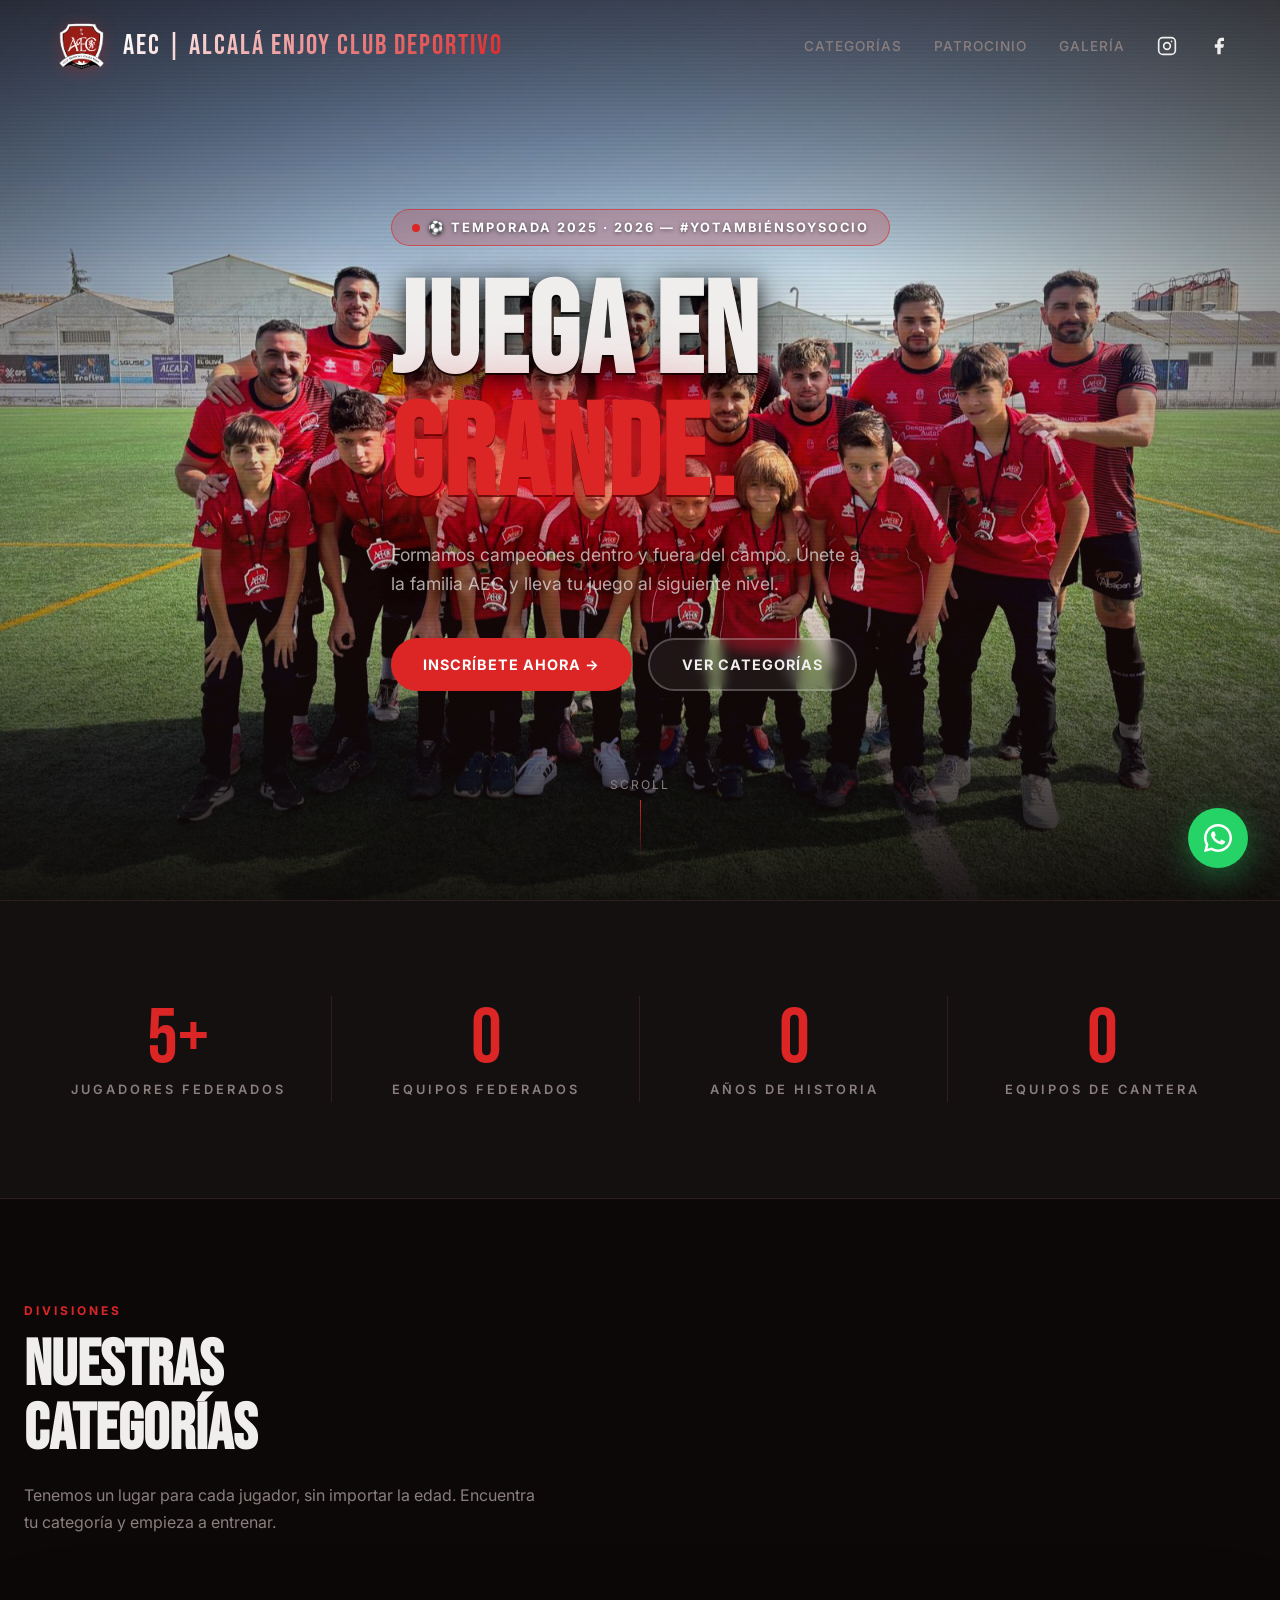
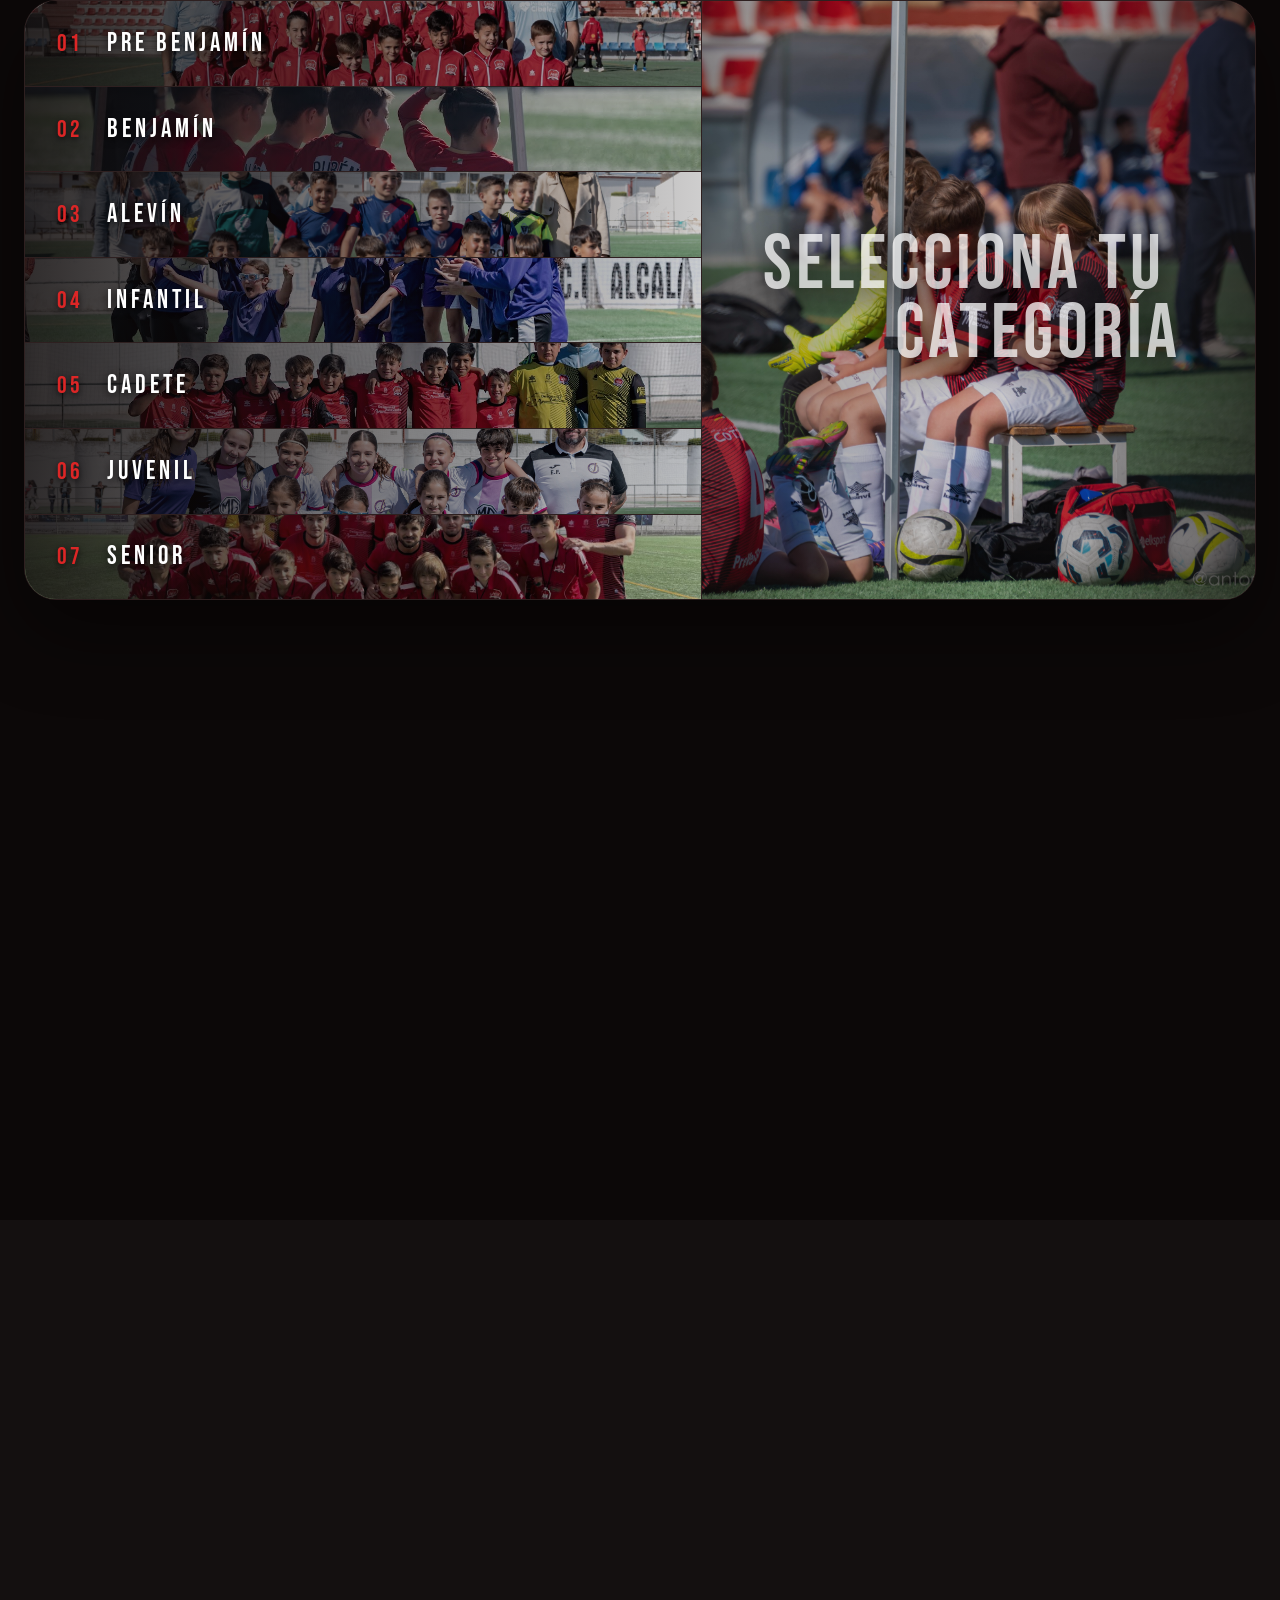
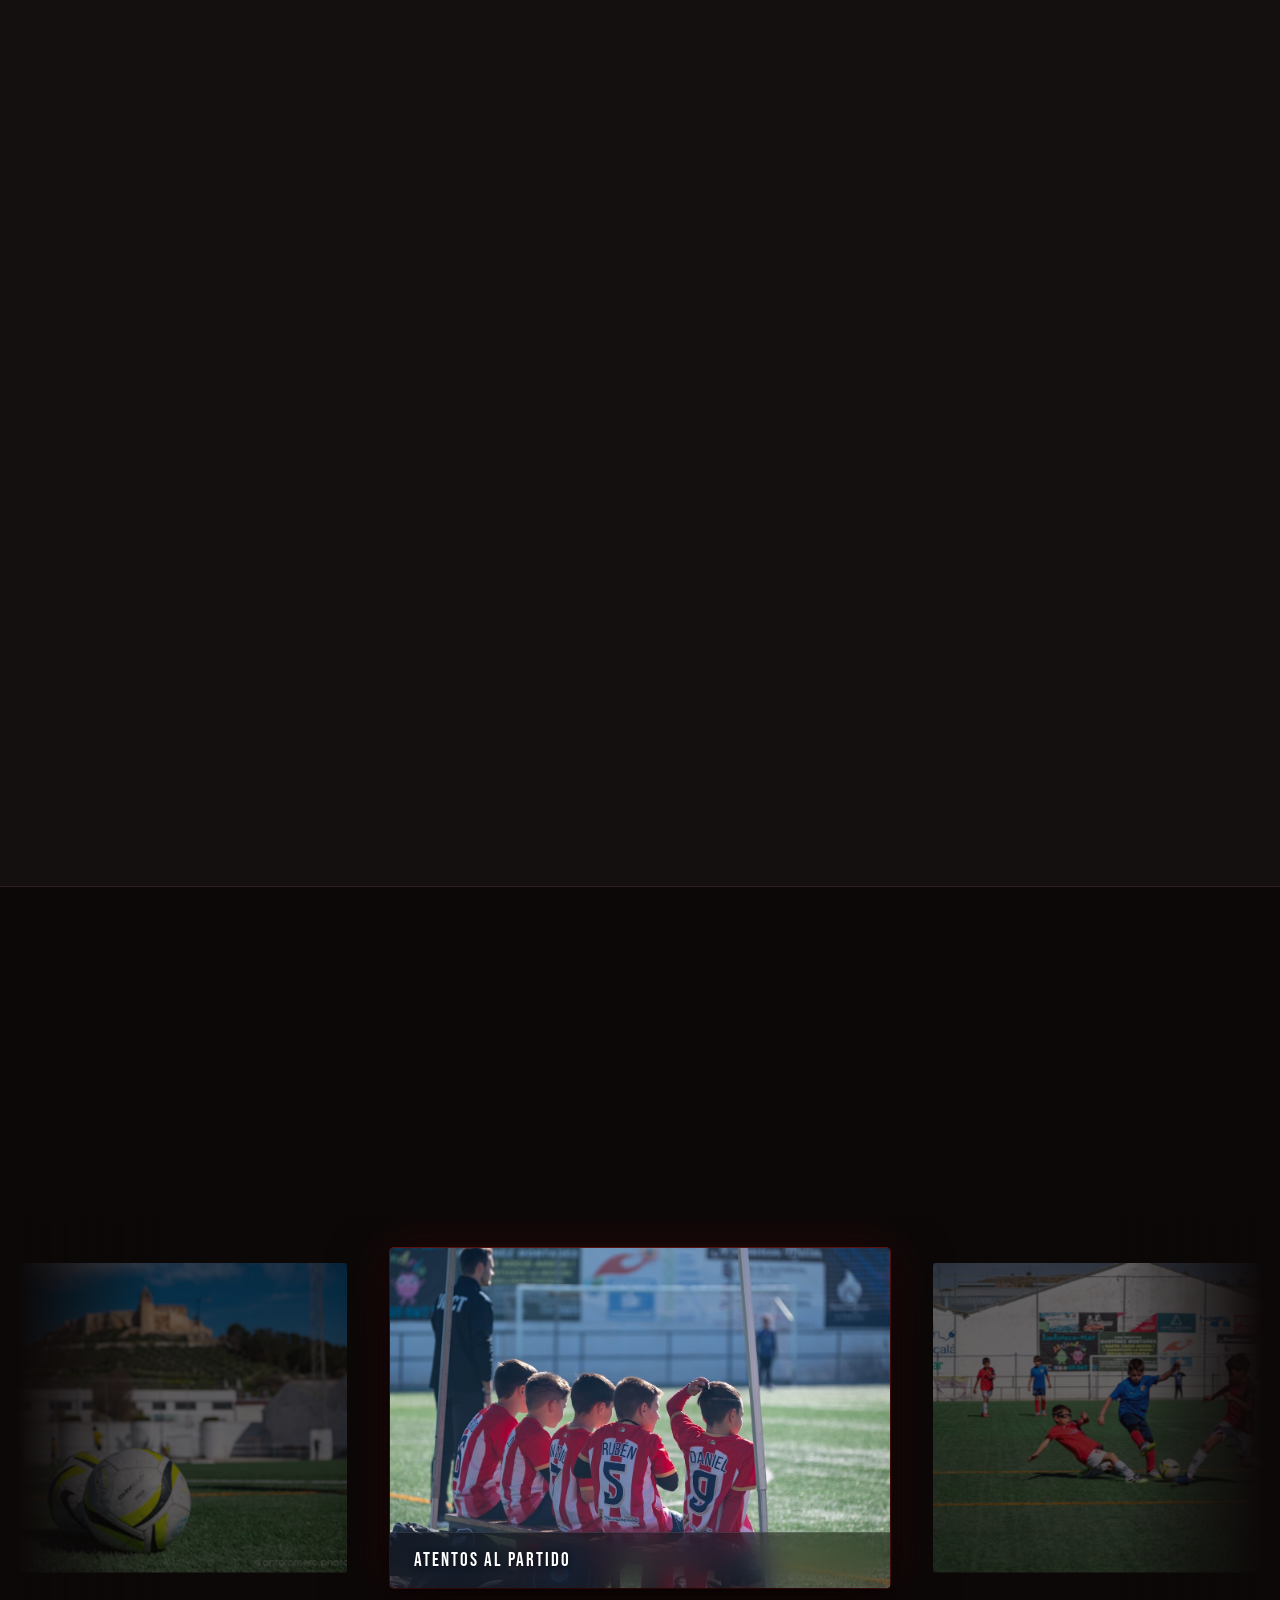
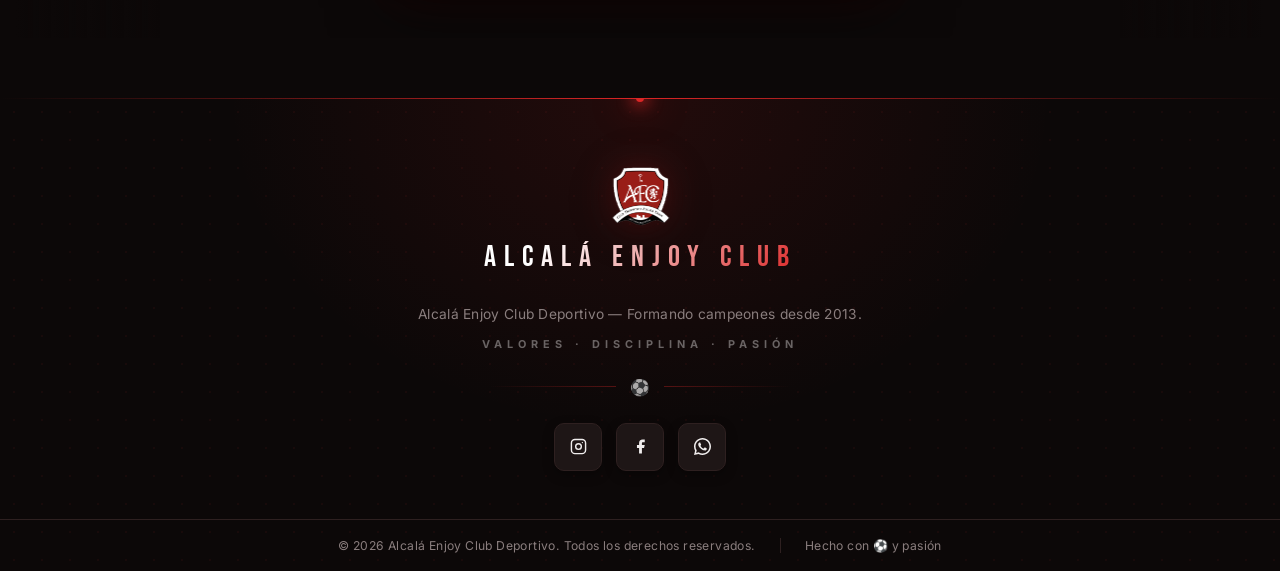
==== commit 302195fb: "changes" ====
--- a/index.html
+++ b/index.html
@@ -7,6 +7,7 @@
   <title>AEC | Alcalá Enjoy Club Deportivo - Sitio Oficial</title>
   <meta name="description"
     content="Sitio oficial de Alcalá Enjoy Club Deportivo (AEC). Inscripciones, categorías, plantel y galería multimedia. #YoTambiénSoySocio" />
+  <link rel="icon" type="image/png" href="assets/logo.png?v=3" />
   <link rel="stylesheet" href="https://cdn.jsdelivr.net/npm/swiper@11/swiper-bundle.min.css" />
   <link rel="stylesheet" href="styles.css" />
   <link rel="stylesheet" href="galeria.css" />
@@ -356,9 +357,9 @@
 
       <!-- Mosaic grid -->
       <div class="gallery-mosaic reveal">
-        <div class="gm-item gm-a"><img src="assets/reunion.jfif" alt="Galería AEC" loading="lazy" /></div>
-        <div class="gm-item gm-b"><img src="assets/theboss.jpeg" alt="Galería AEC" loading="lazy" /></div>
-        <div class="gm-item gm-c"><img src="assets/_DSC1258.jpg" alt="Galería AEC" loading="lazy" /></div>
+        <div class="gm-item gm-a"><img src="assets/theboss.jpeg" alt="Galería AEC" loading="lazy" /></div>
+        <div class="gm-item gm-b"><img src="assets/reunion.jfif" alt="Galería AEC" loading="lazy" /></div>
+        <div class="gm-item gm-c"><img src="assets/GGS.jpeg" alt="Galería AEC" loading="lazy" /></div>
         <div class="gm-item gm-d"><img src="assets/pequeñines.jpg" alt="Galería AEC" loading="lazy" /></div>
         <div class="gm-item gm-e"><img src="assets/_DSC1312.jpg" alt="Galería AEC" loading="lazy" /></div>
         <div class="gm-item gm-f"><img src="assets/hero_equipo_real.jpg.jpeg" alt="Galería AEC" loading="lazy" /></div>
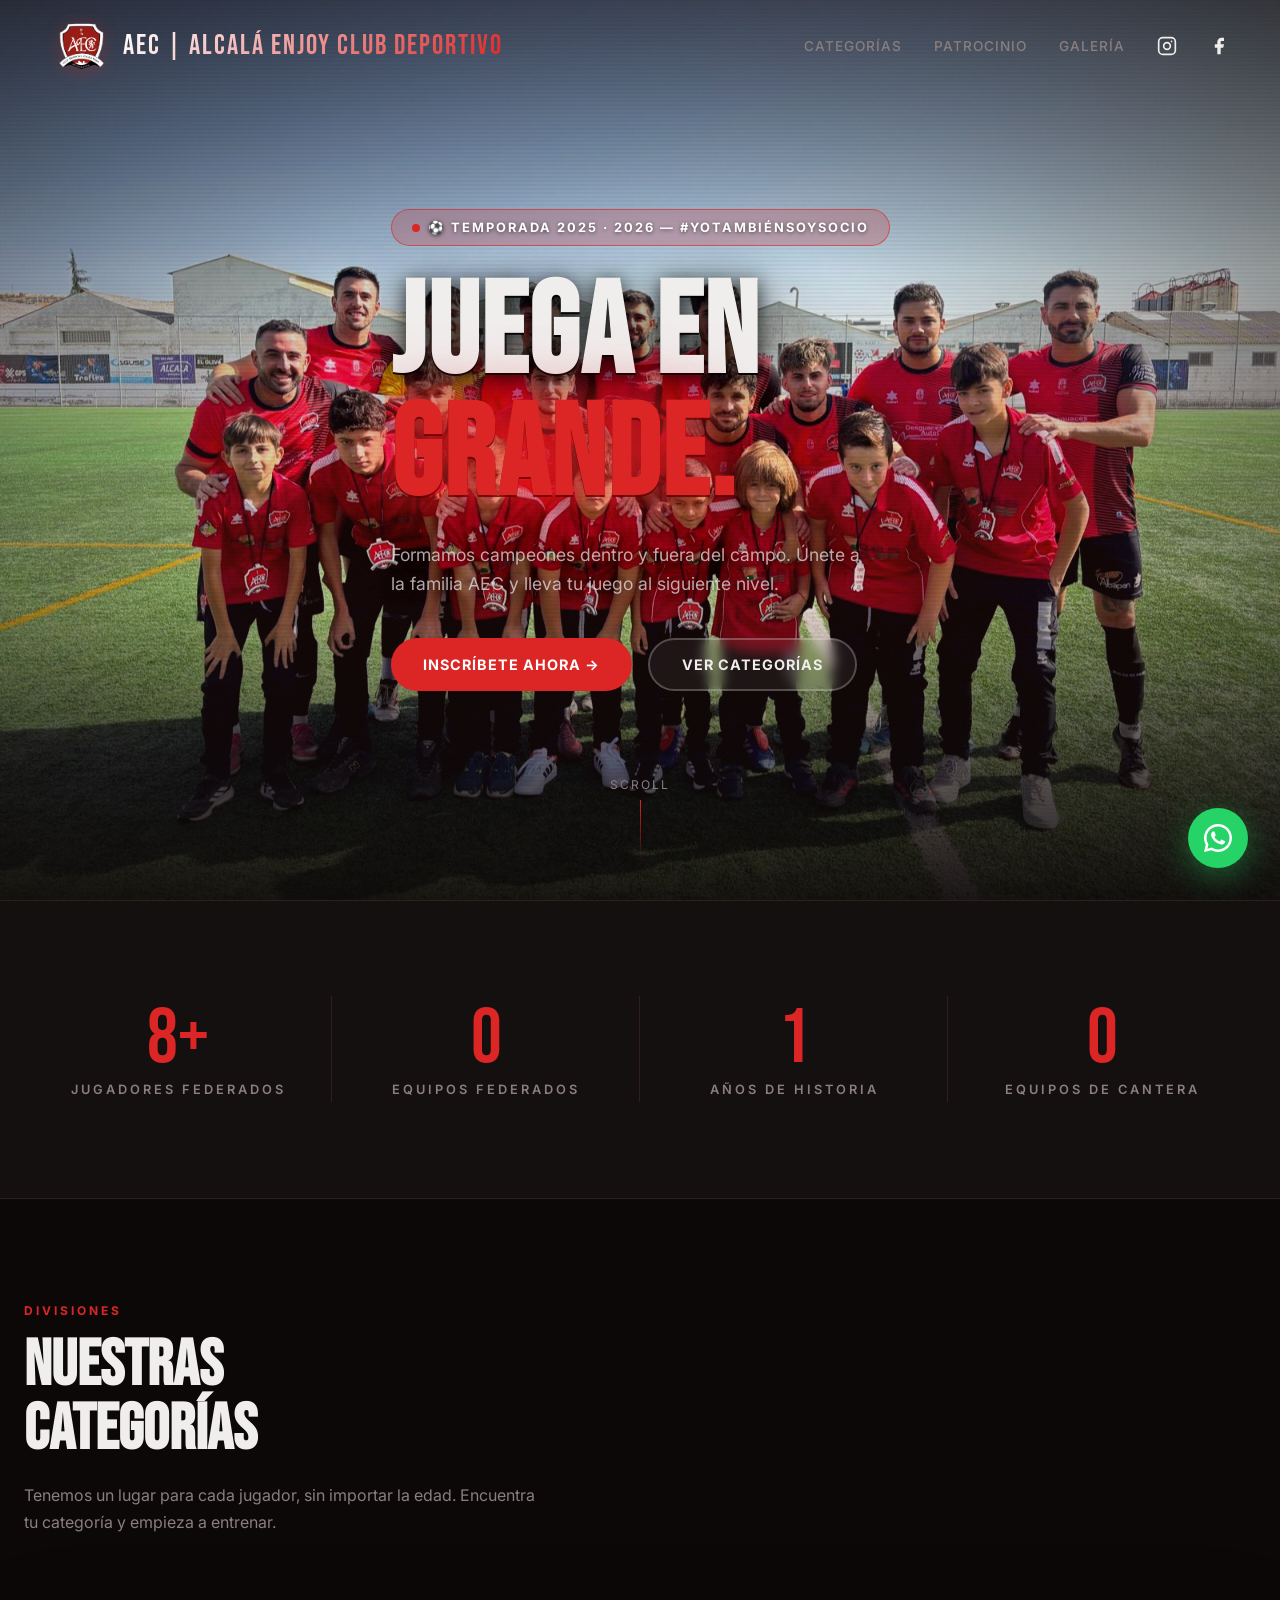
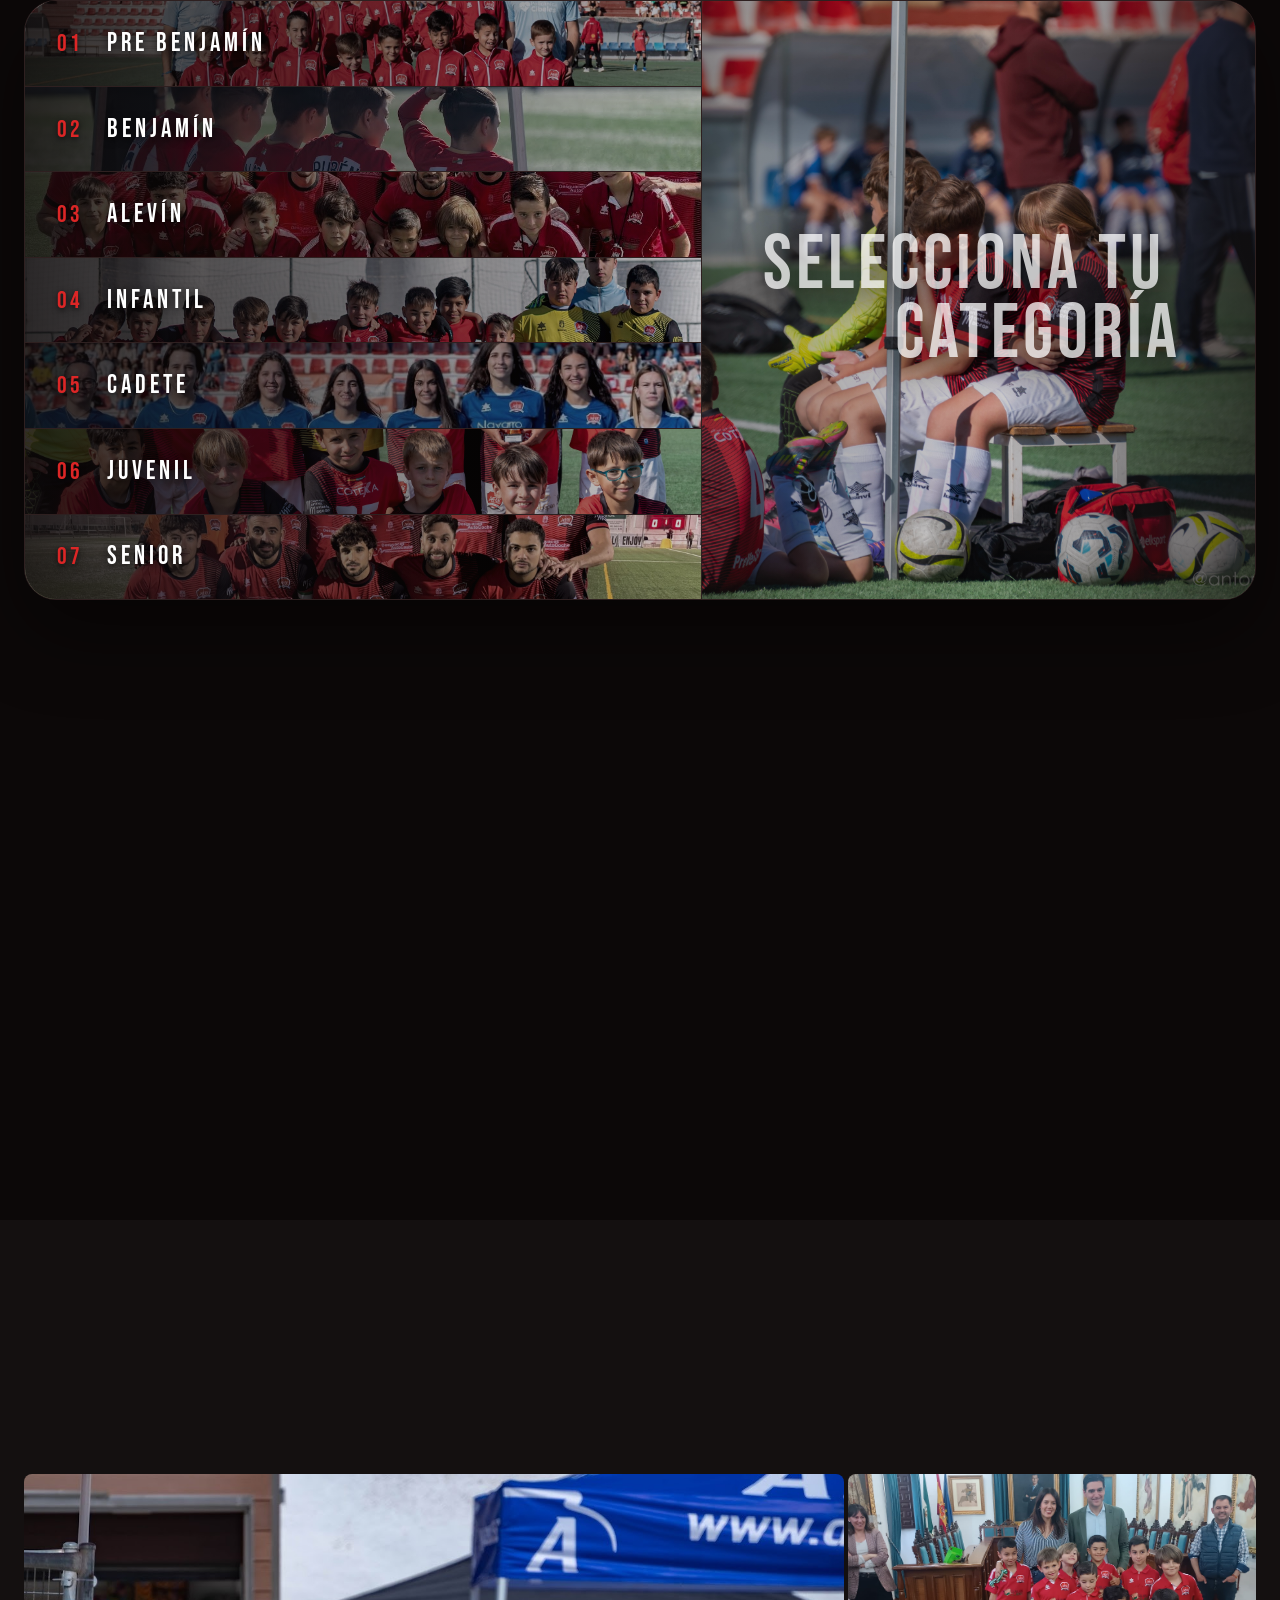
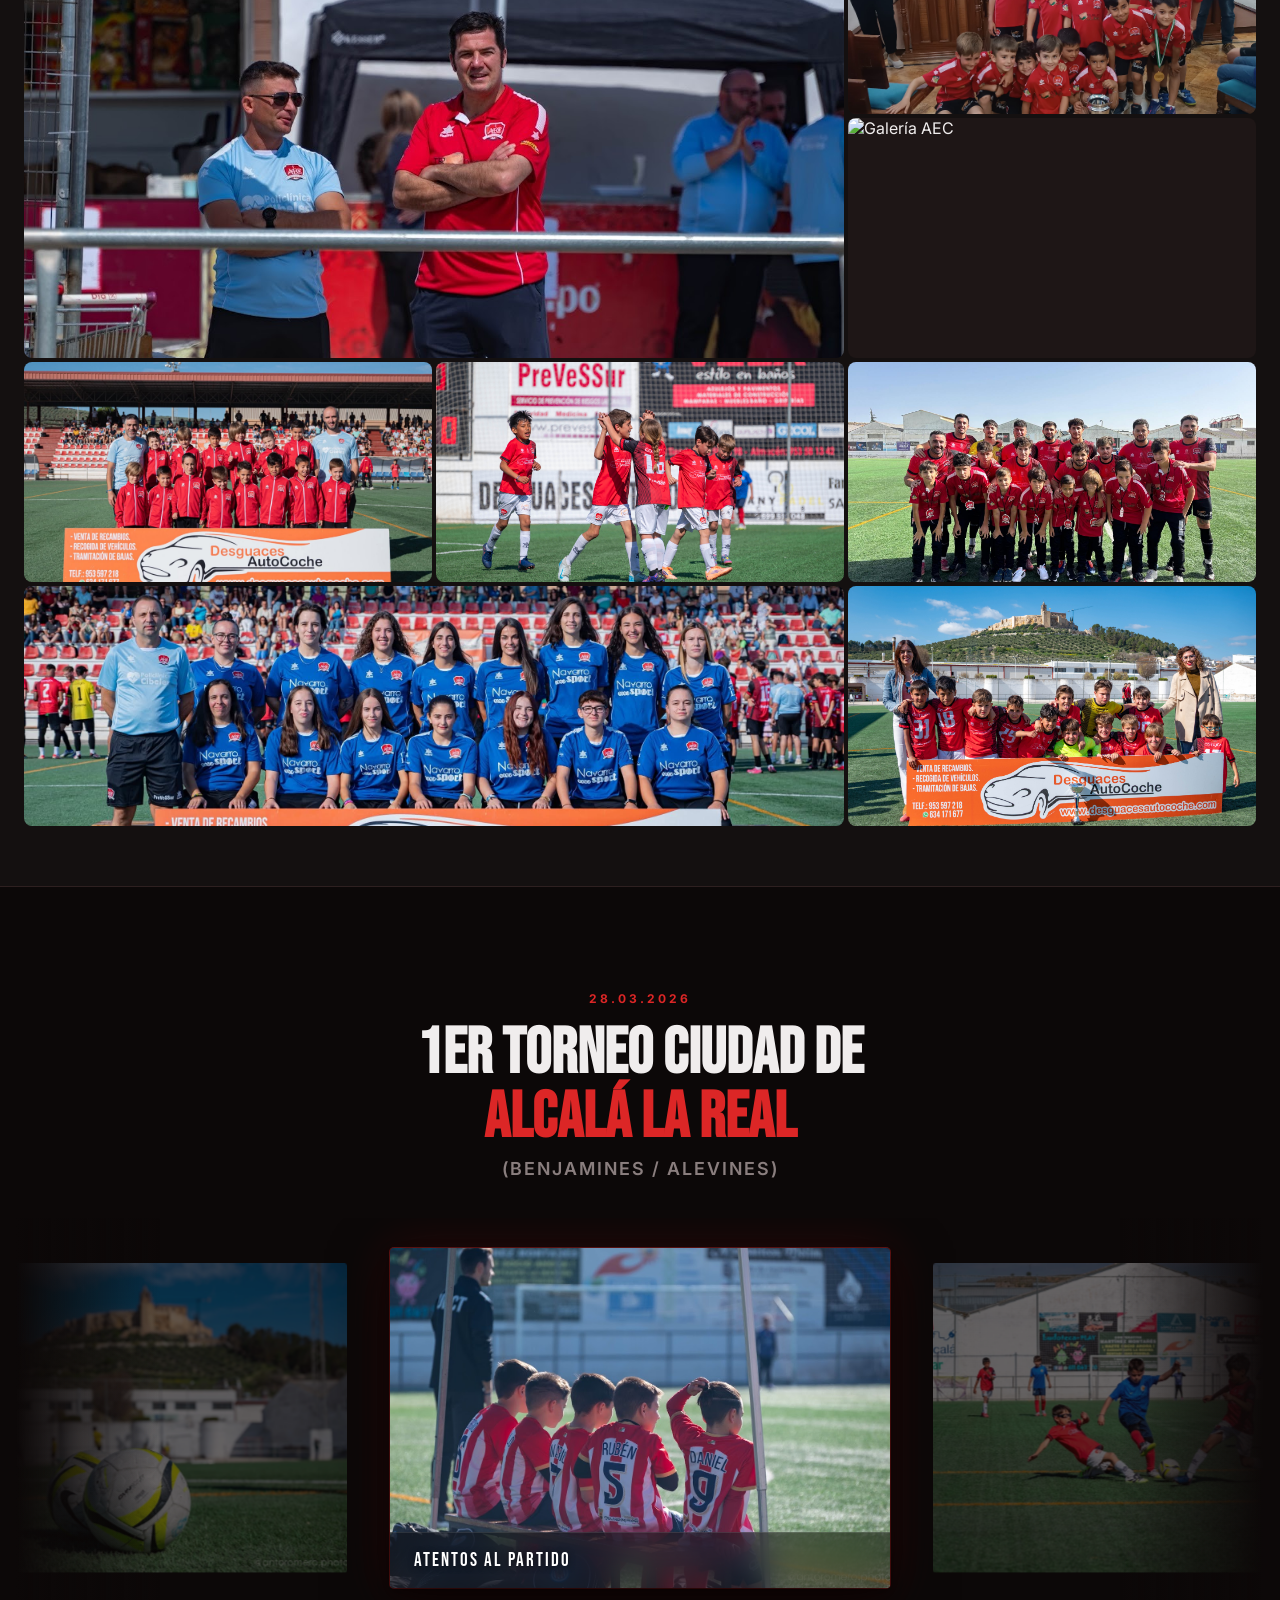
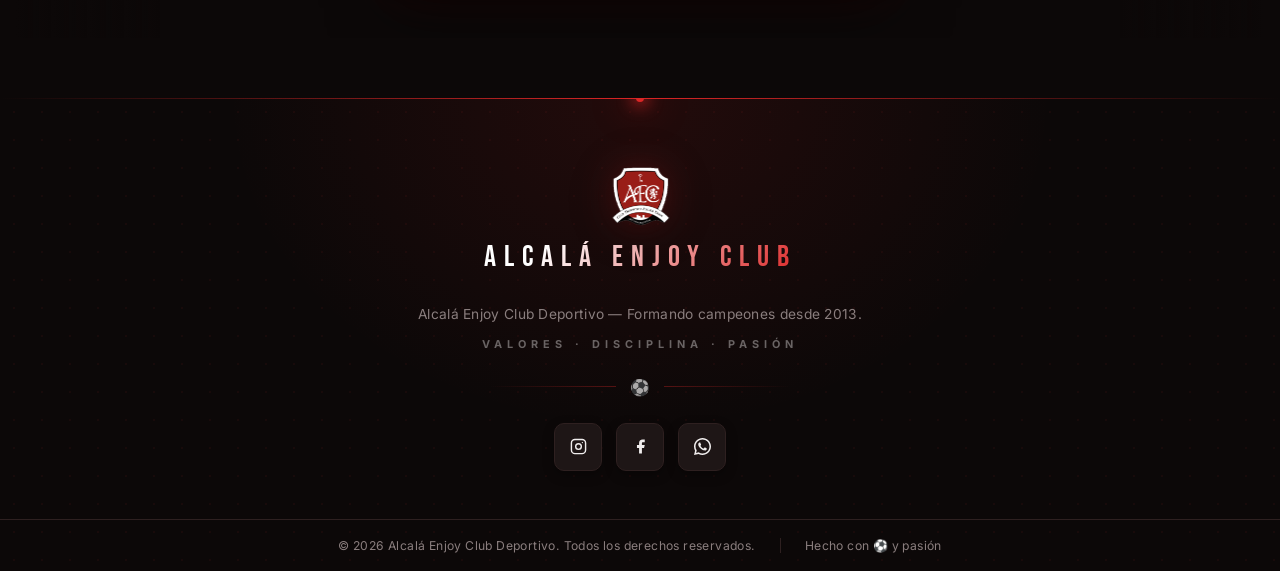
==== commit 45201d70: "categories photos changed" ====
--- a/index.html
+++ b/index.html
@@ -174,7 +174,7 @@
         </div>
         <!-- Alevín -->
         <div class="ca-panel" data-index="03">
-          <div class="ca-bg"><img src="assets/_DSC1415.jpg" loading="lazy" alt="Alevín"></div>
+          <div class="ca-bg"><img src="assets/alevin.jpg" loading="lazy" alt="Alevín"></div>
           <div class="ca-collapsed">
             <span class="ca-num">03</span>
             <span class="ca-vtitle">ALEVÍN</span>
@@ -200,7 +200,7 @@
         </div>
         <!-- Infantil -->
         <div class="ca-panel" data-index="04">
-          <div class="ca-bg"><img src="assets/_DSC1258.jpg" loading="lazy" alt="Infantil"></div>
+          <div class="ca-bg"><img src="assets/_DSC10055_1.jpg" loading="lazy" alt="Infantil"></div>
           <div class="ca-collapsed">
             <span class="ca-num">04</span>
             <span class="ca-vtitle">INFANTIL</span>
@@ -226,7 +226,7 @@
         </div>
         <!-- Cadete -->
         <div class="ca-panel" data-index="05">
-          <div class="ca-bg"><img src="assets/_DSC1005.jpg" loading="lazy" alt="Cadete"></div>
+          <div class="ca-bg"><img src="assets/blue_categories.jpg" loading="lazy" alt="Cadete"></div>
           <div class="ca-collapsed">
             <span class="ca-num">05</span>
             <span class="ca-vtitle">CADETE</span>
@@ -239,7 +239,7 @@
             <div class="ca-age-bar">
               <span class="ca-age-label">14 – 15 años</span>
               <div class="ca-bar-track">
-                <div class="ca-bar-fill" style="width:68%"></div>
+                <div class="ca-bar-fill" style="width:100px"></div>
               </div>
             </div>
             <p class="ca-desc">Alta competición y formación integral. Preparación física especializada y análisis de
@@ -252,7 +252,7 @@
         </div>
         <!-- Juvenil -->
         <div class="ca-panel" data-index="06">
-          <div class="ca-bg"><img src="assets/_DSC1148.jpg" loading="lazy" alt="Juvenil"></div>
+          <div class="ca-bg"><img src="assets/_DSC1432.jpg" loading="lazy" alt="Juvenil"></div>
           <div class="ca-collapsed">
             <span class="ca-num">06</span>
             <span class="ca-vtitle">JUVENIL</span>
@@ -278,7 +278,7 @@
         </div>
         <!-- Senior -->
         <div class="ca-panel" data-index="07">
-          <div class="ca-bg"><img src="assets/hero_equipo_real.jpg.jpeg" loading="lazy" alt="Senior"></div>
+          <div class="ca-bg"><img src="assets/hero_2_categories.jpg" loading="lazy" alt="Senior"></div>
           <div class="ca-collapsed">
             <span class="ca-num">07</span>
             <span class="ca-vtitle">SENIOR</span>
--- a/styles.css
+++ b/styles.css
@@ -742,7 +742,8 @@
   top: 0;
   bottom: 0;
   right: 0;
-  width: 60%; /* Only covers the right side to avoid aggressive clipping */
+  width: 60%;
+  /* Only covers the right side to avoid aggressive clipping */
   background:
     linear-gradient(to right, rgba(20, 16, 16, 1) 0%, rgba(20, 16, 16, 0.4) 30%, rgba(20, 16, 16, 0.2) 65%, rgba(20, 16, 16, 0.7) 100%),
     url('assets/_DSC1055.jpg') 20% center / cover no-repeat;
@@ -834,9 +835,26 @@
   filter: grayscale(30%) contrast(1.1);
 }
 
+/* Ajustes de encuadre específicos para cada categoría en estado colapsado */
+.ca-panel[data-index="03"] .ca-bg img {
+  object-position: center 37%
+}
+
+.ca-panel[data-index="04"] .ca-bg img {
+  object-position: center 27%
+}
+
+.ca-panel[data-index="05"] .ca-bg img {
+  object-position: center 10%;
+}
+
+.ca-panel[data-index="07"] .ca-bg img {
+  object-position: center 60%;
+}
+
 .ca-panel:hover .ca-bg,
 .ca-panel.ca-active .ca-bg {
-  opacity: 0;
+  opacity: 0.17;
 }
 
 /* EXPANDED state */
@@ -2086,30 +2104,42 @@
 
 /* ── Pantallas grandes y Monitores 4K ── */
 @media(min-width:1600px) {
-  .container, .hero-content {
+
+  .container,
+  .hero-content {
     max-width: 1536px;
   }
+
   .cat-accordion {
     height: 700px;
   }
-  .ca-panel:hover, .ca-panel.ca-active {
+
+  .ca-panel:hover,
+  .ca-panel.ca-active {
     flex: 0 0 320px;
   }
+
   .ca-collapsed {
     padding: 0 40px;
   }
 }
 
 @media(min-width:2560px) {
-  .container, .hero-content {
+
+  .container,
+  .hero-content {
     max-width: 2000px;
   }
+
   .cat-accordion {
     height: 900px;
   }
-  .ca-panel:hover, .ca-panel.ca-active {
+
+  .ca-panel:hover,
+  .ca-panel.ca-active {
     flex: 0 0 420px;
   }
+
   .ca-collapsed {
     padding: 0 60px;
   }
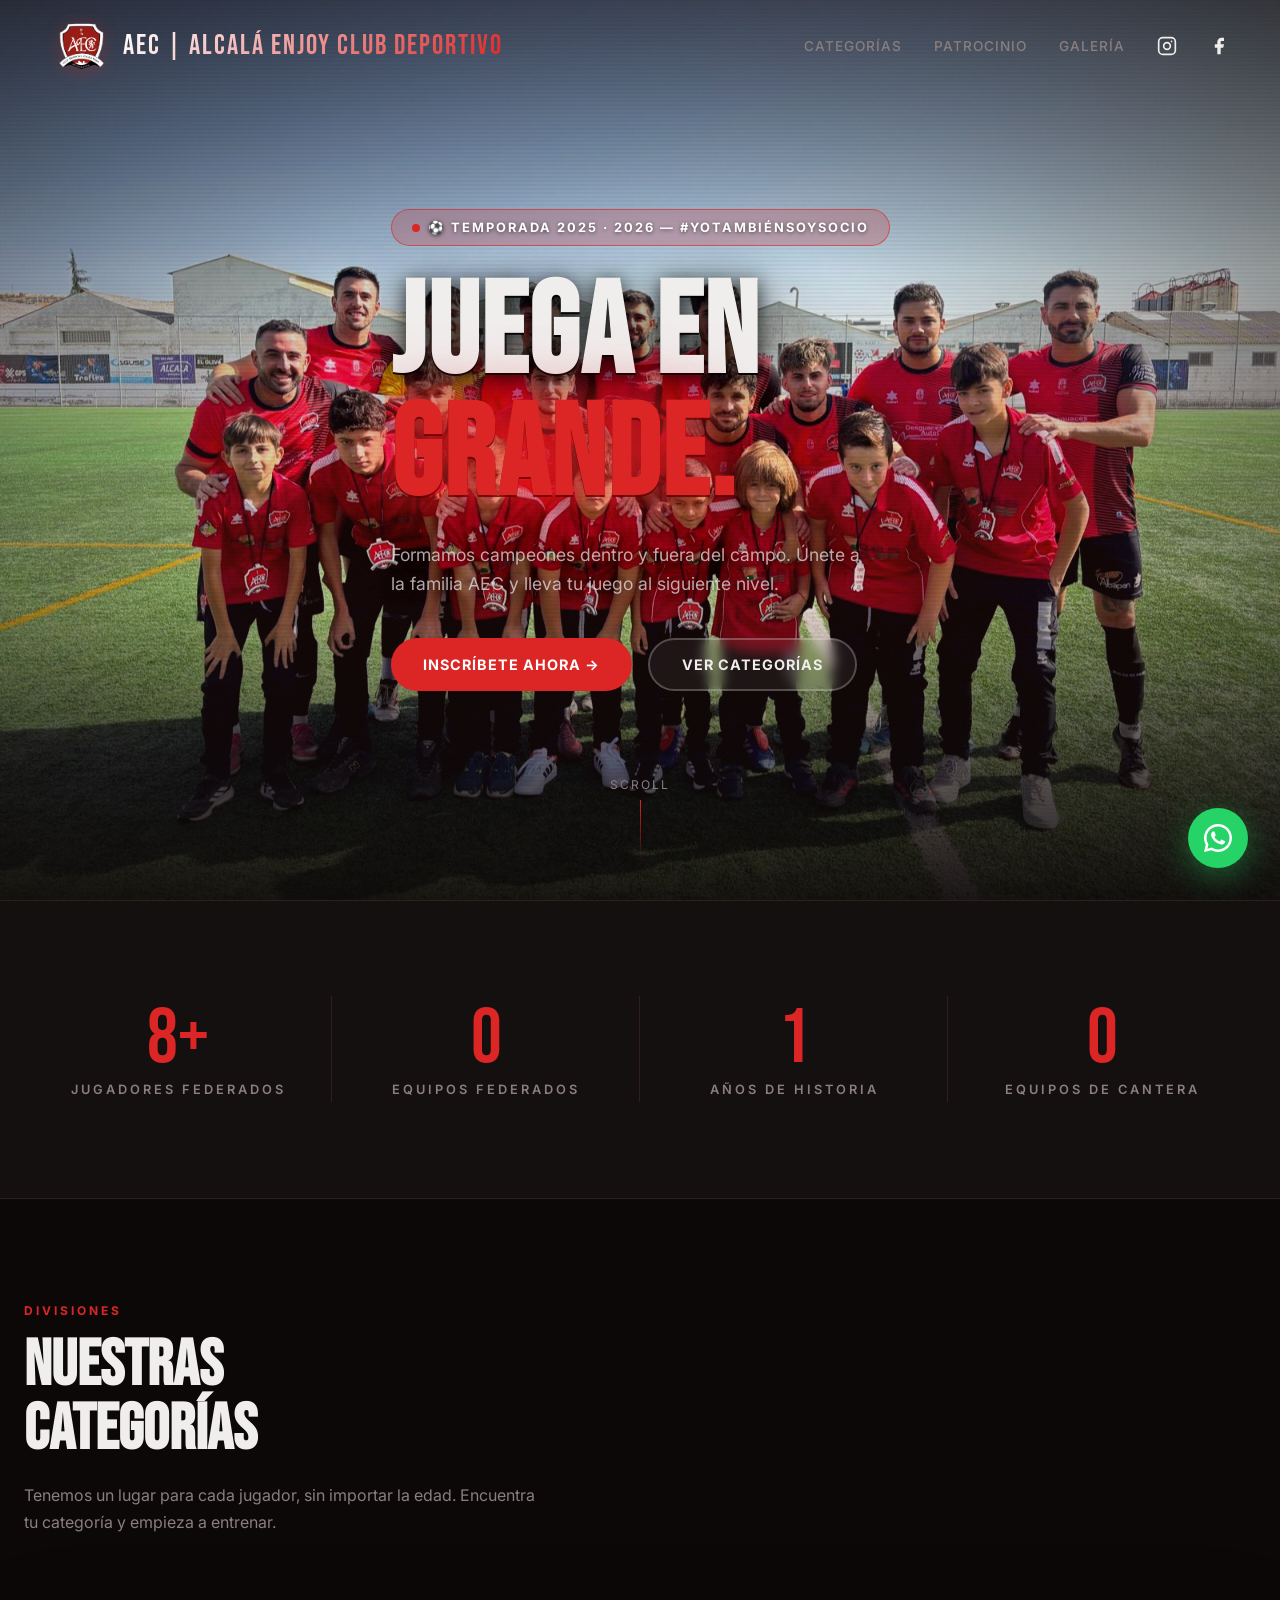
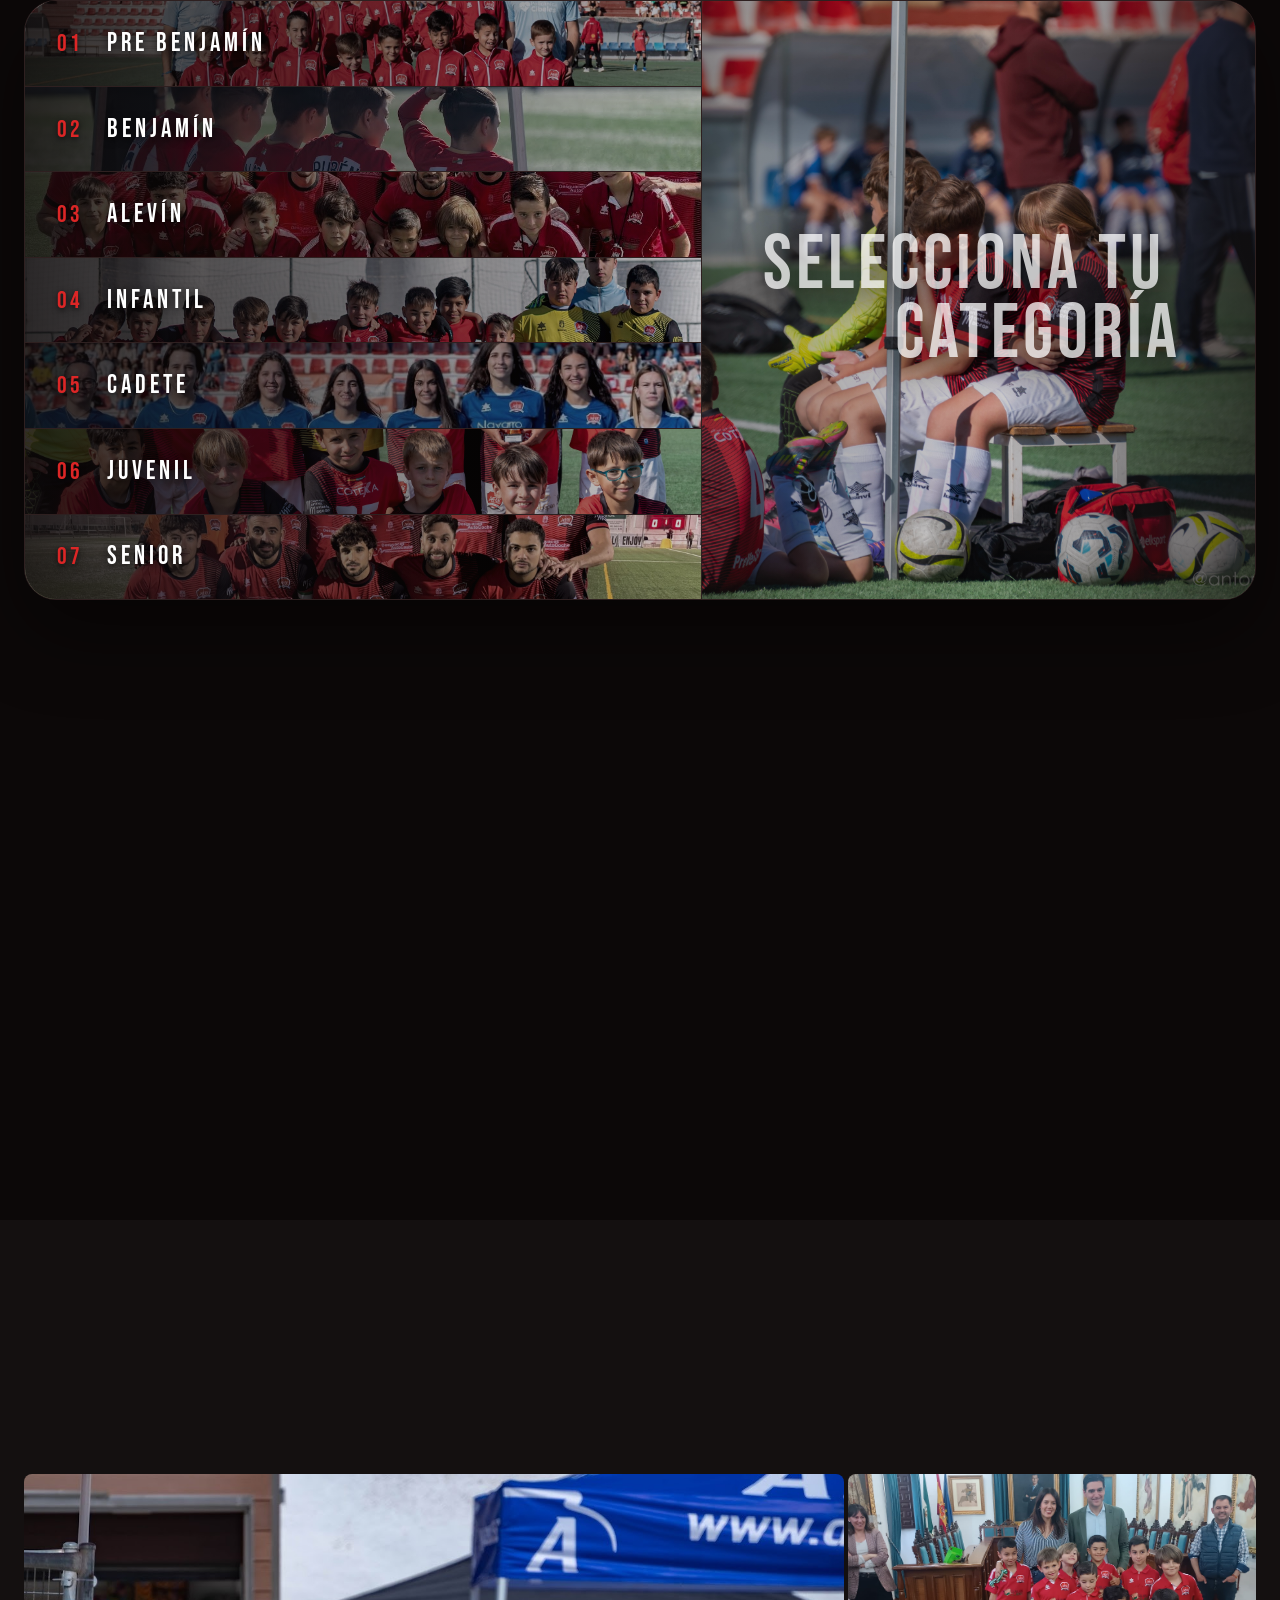
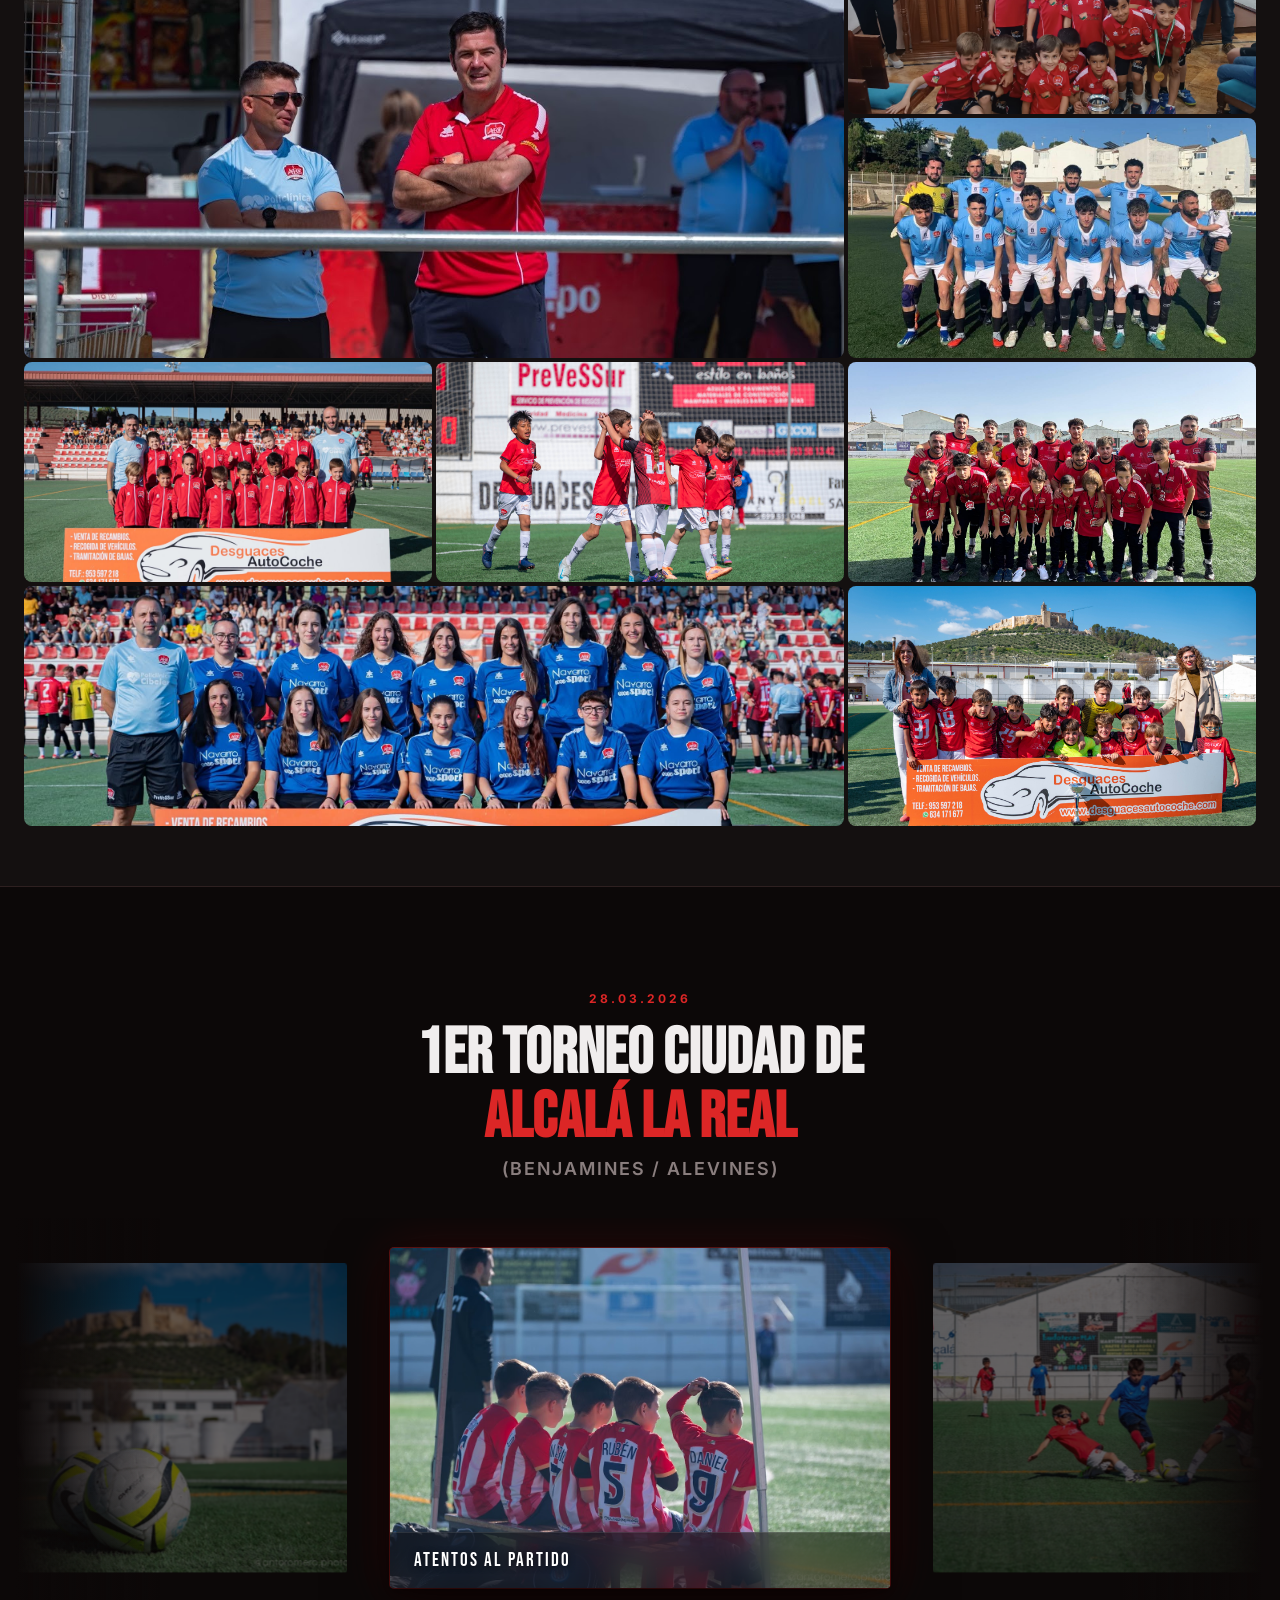
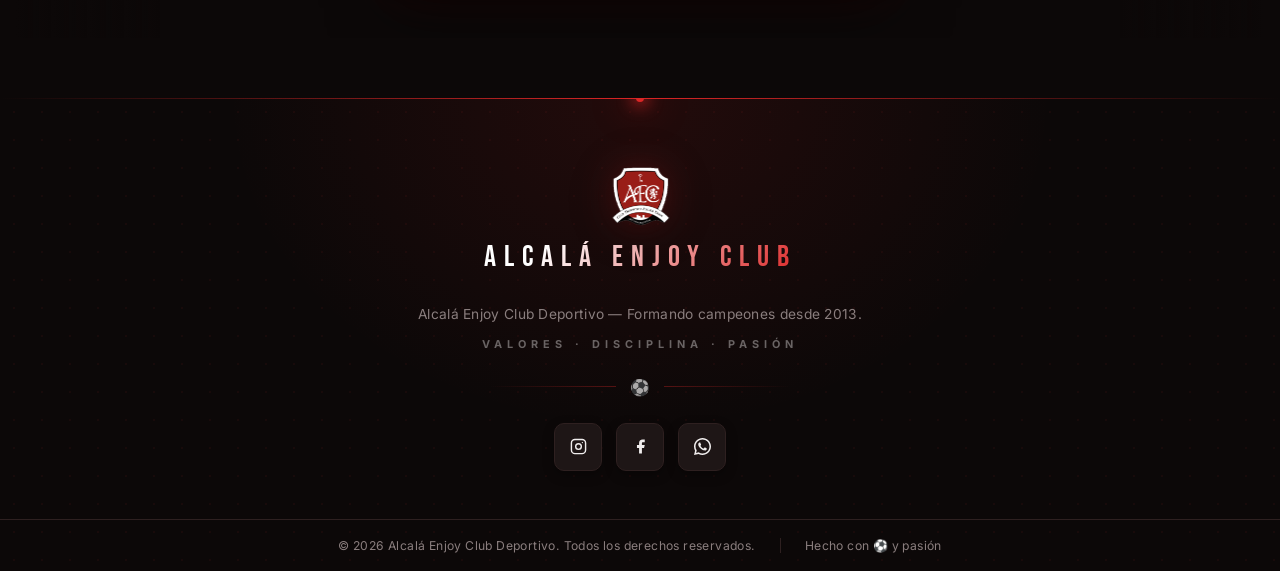
==== commit 33be6d40: "ggs" ====
--- a/index.html
+++ b/index.html
@@ -12,6 +12,7 @@
   <link rel="stylesheet" href="styles.css" />
   <link rel="stylesheet" href="galeria.css" />
   <link rel="preconnect" href="https://fonts.googleapis.com" />
+  <link rel="icon" href="assets/logo.png" type="image/png">
 </head>
 
 <body>
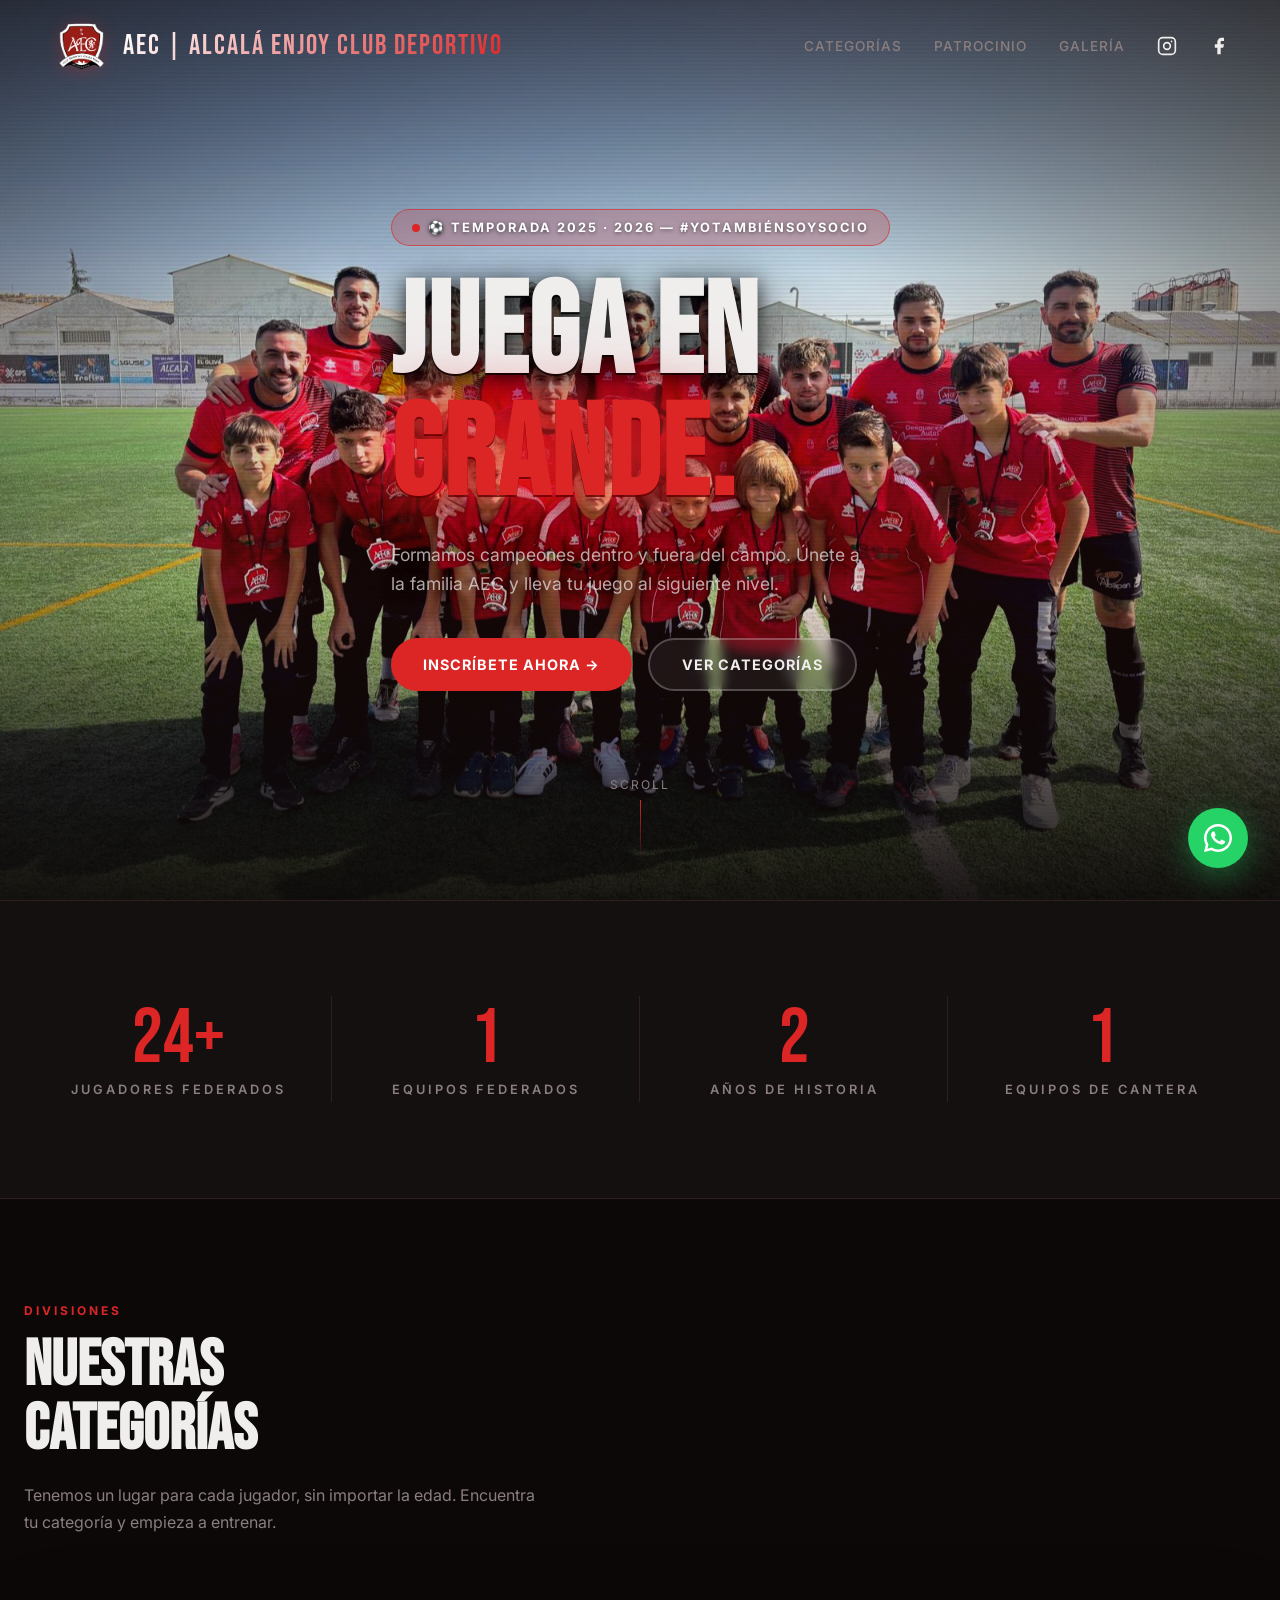
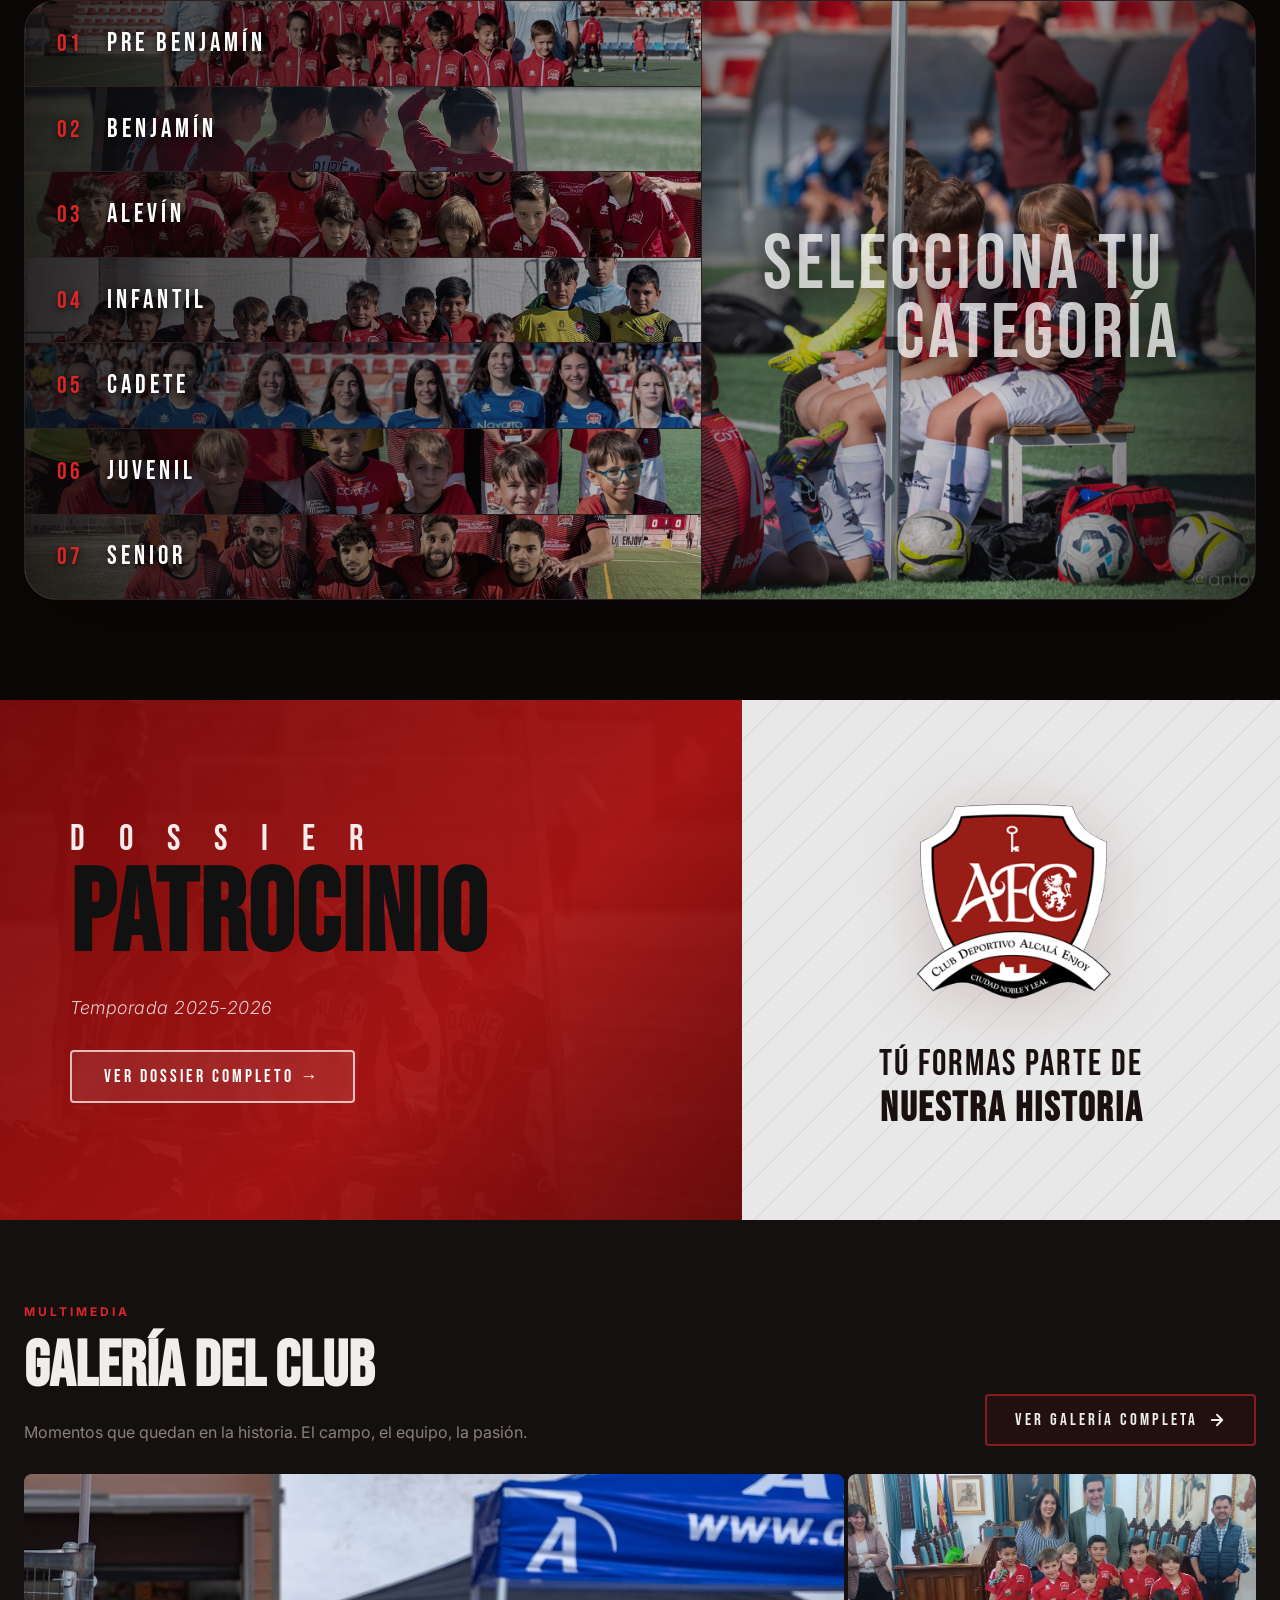
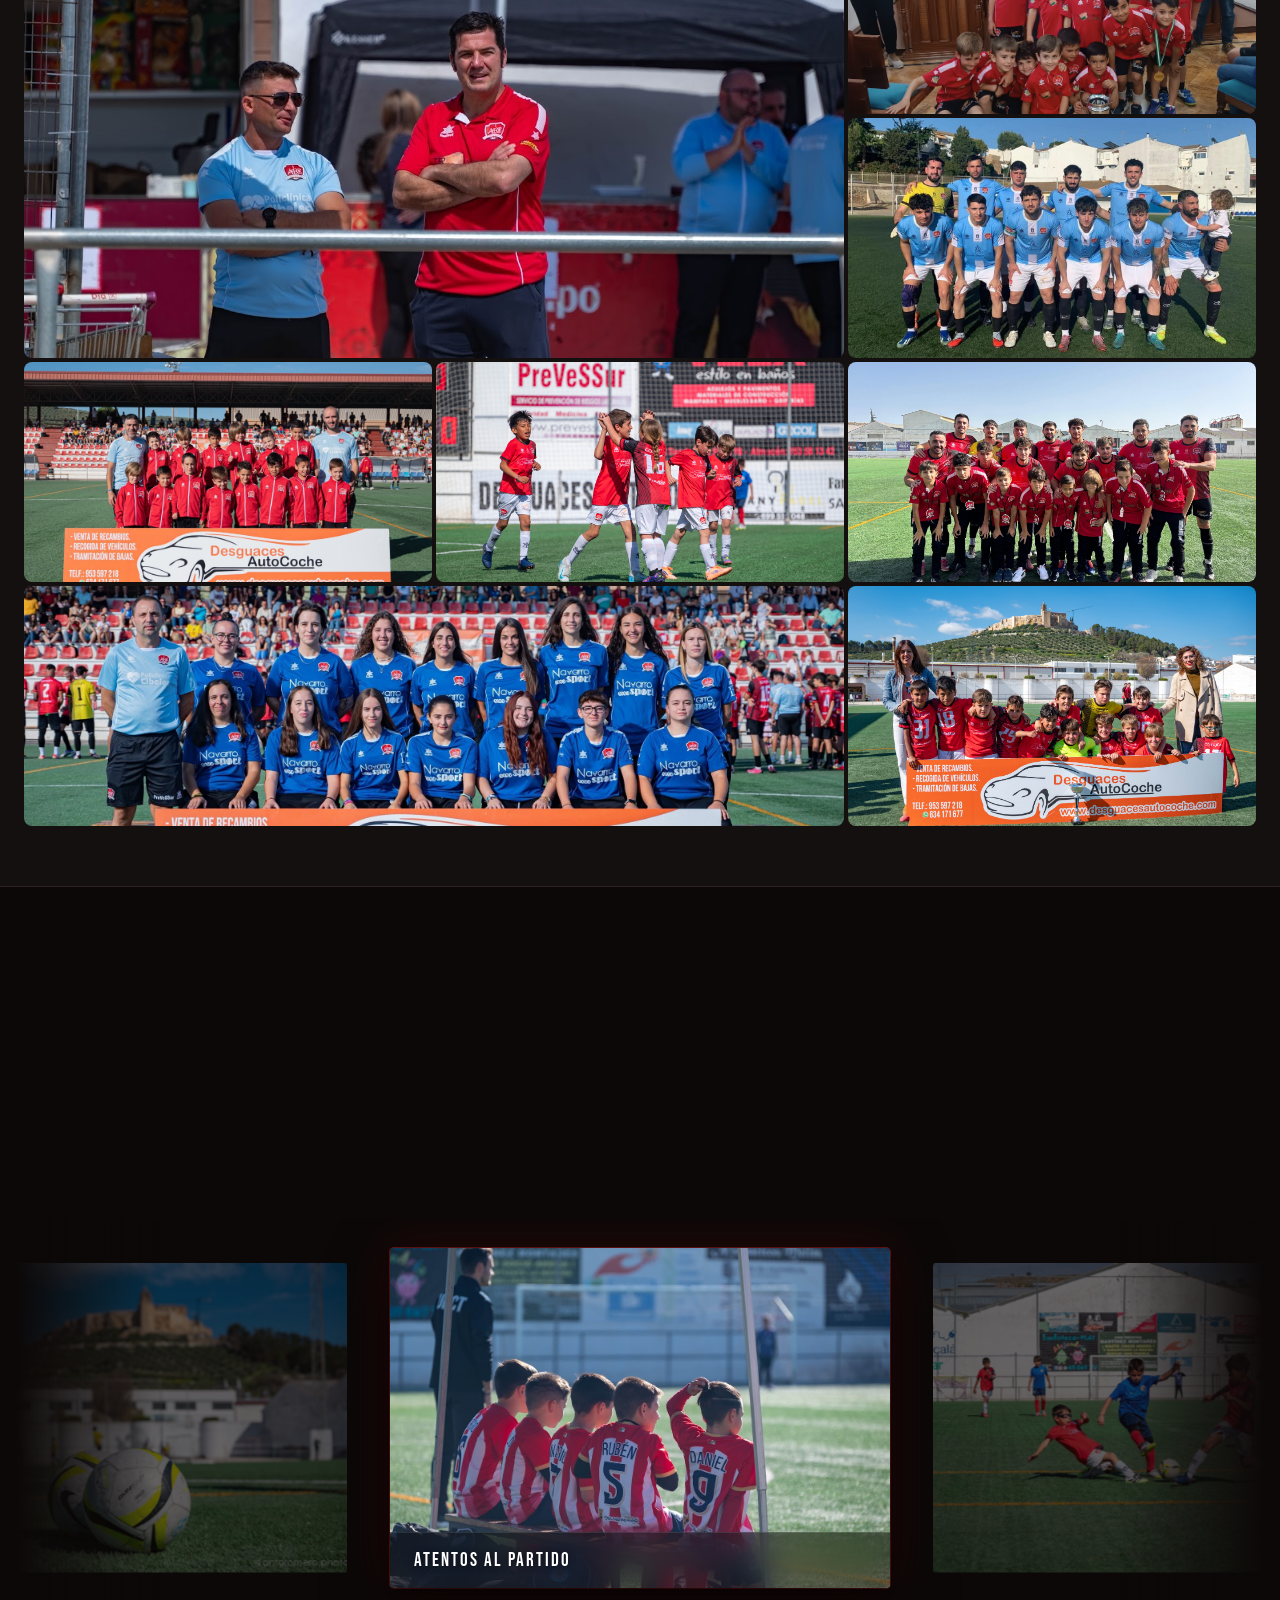
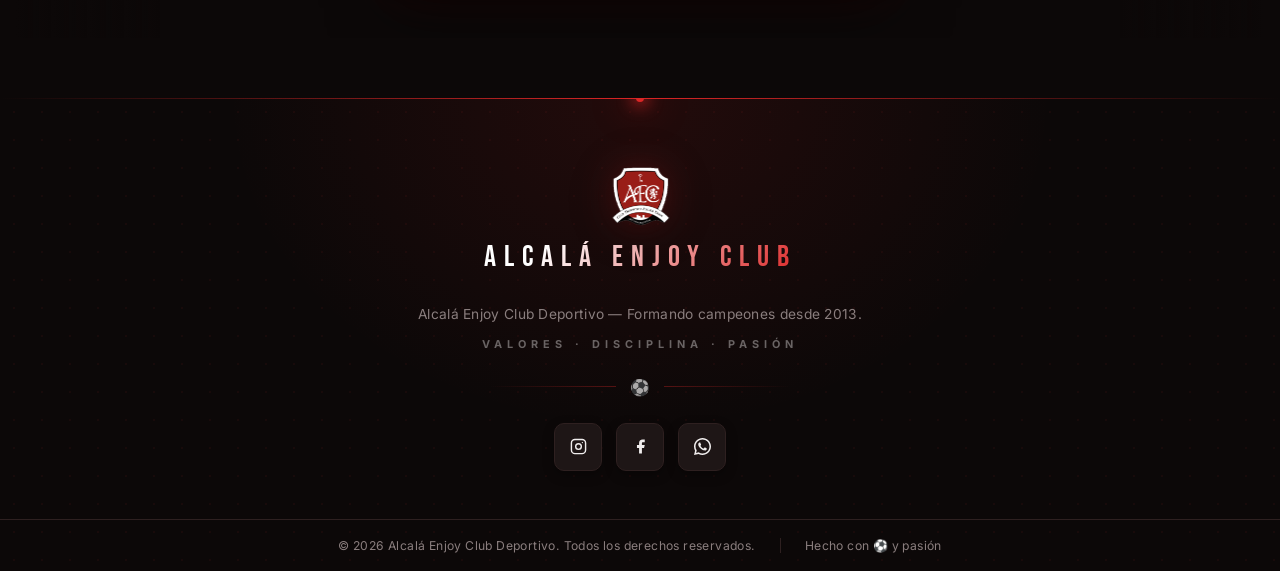
==== commit 7dbe5ec0: "correct site icon" ====
--- a/index.html
+++ b/index.html
@@ -7,12 +7,11 @@
   <title>AEC | Alcalá Enjoy Club Deportivo - Sitio Oficial</title>
   <meta name="description"
     content="Sitio oficial de Alcalá Enjoy Club Deportivo (AEC). Inscripciones, categorías, plantel y galería multimedia. #YoTambiénSoySocio" />
-  <link rel="icon" type="image/png" href="assets/logo.png?v=3" />
+  <link rel="icon" type="image/png" href="/assets/logo.png?v=3" />
   <link rel="stylesheet" href="https://cdn.jsdelivr.net/npm/swiper@11/swiper-bundle.min.css" />
   <link rel="stylesheet" href="styles.css" />
   <link rel="stylesheet" href="galeria.css" />
   <link rel="preconnect" href="https://fonts.googleapis.com" />
-  <link rel="icon" href="assets/logo.png" type="image/png">
 </head>
 
 <body>
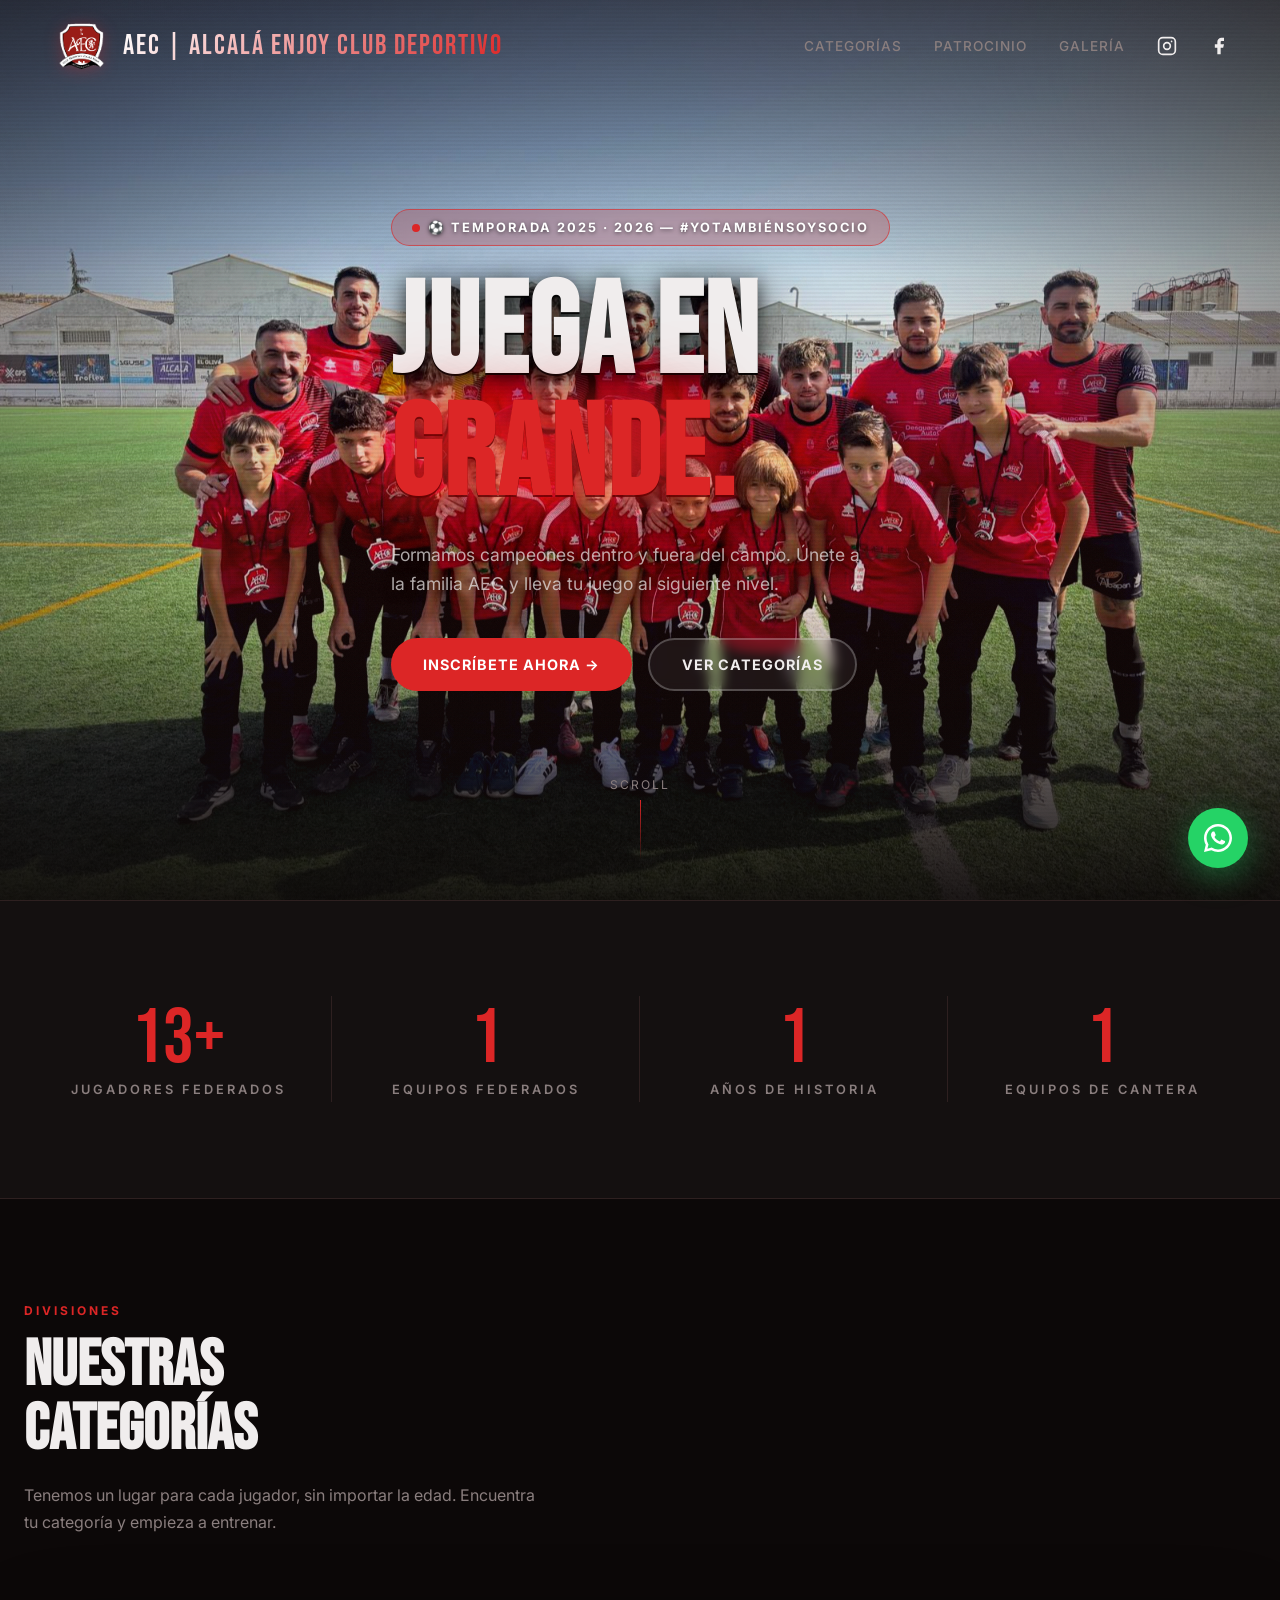
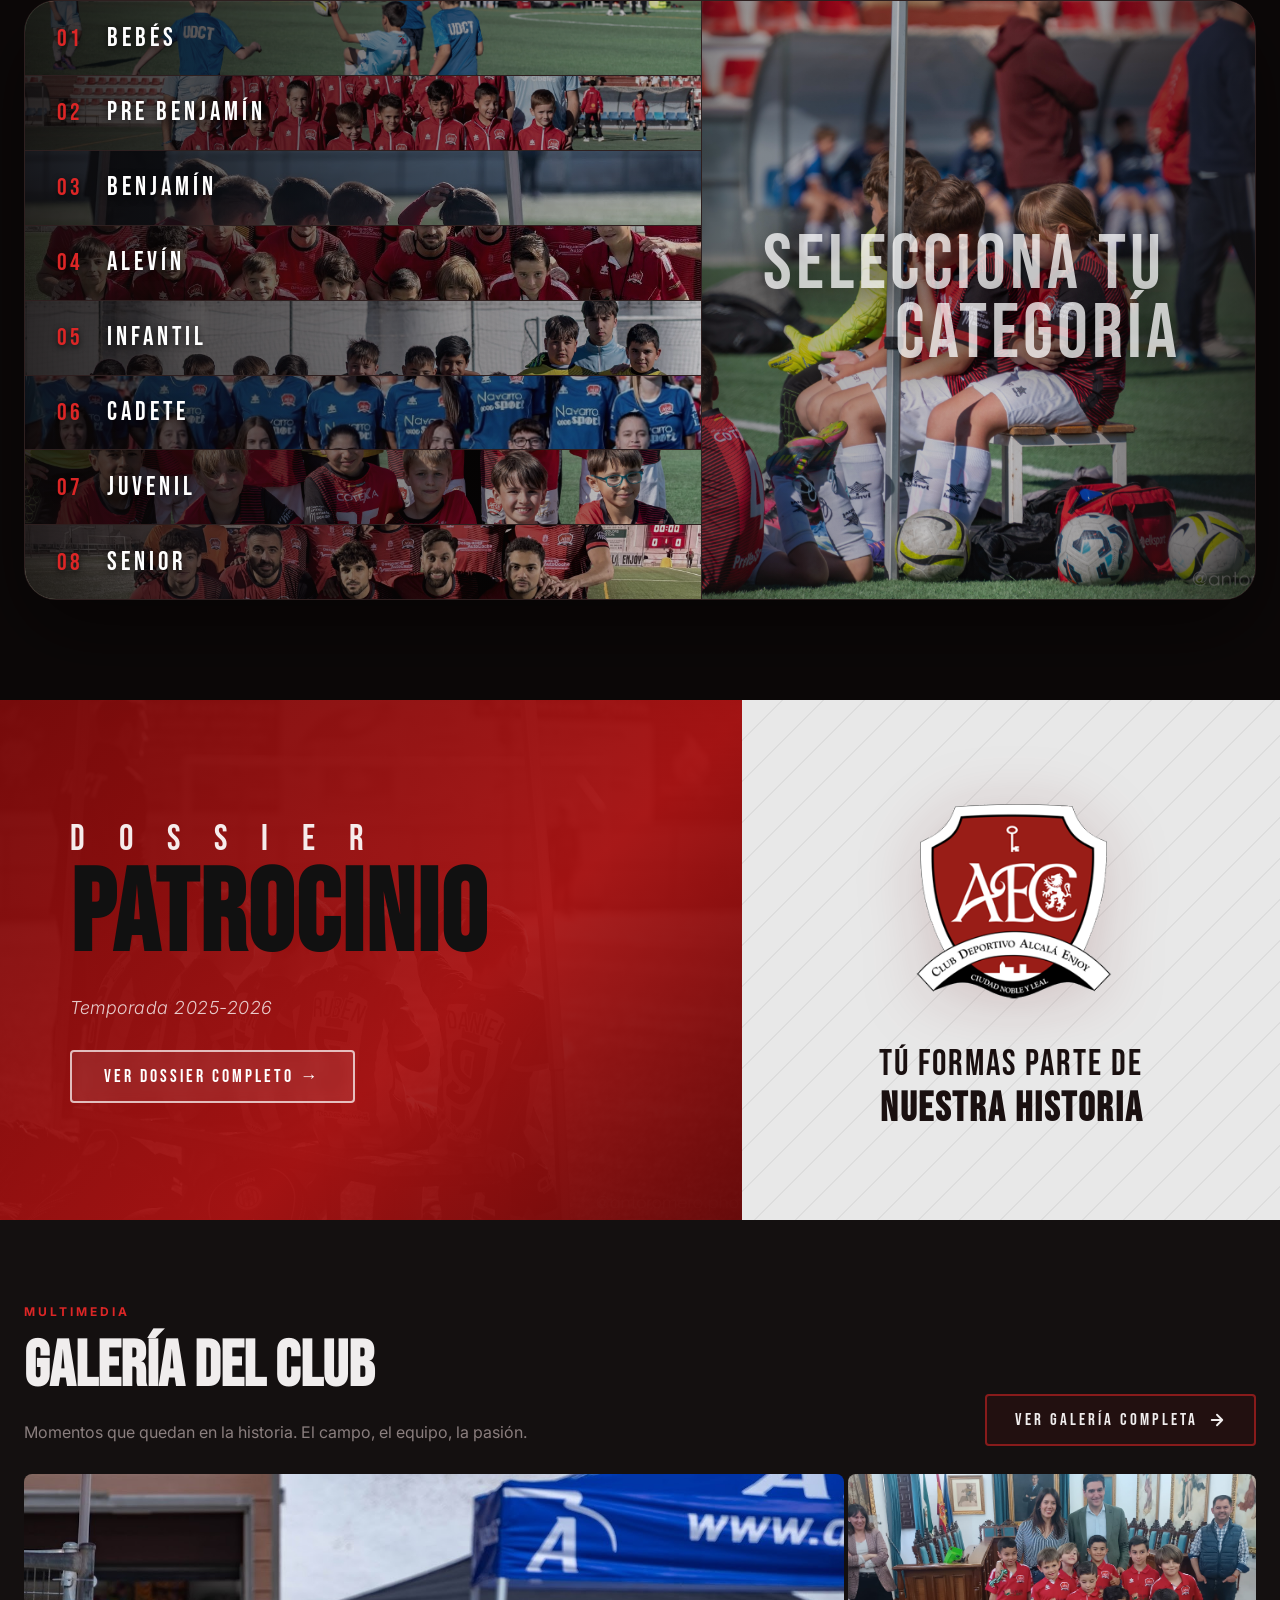
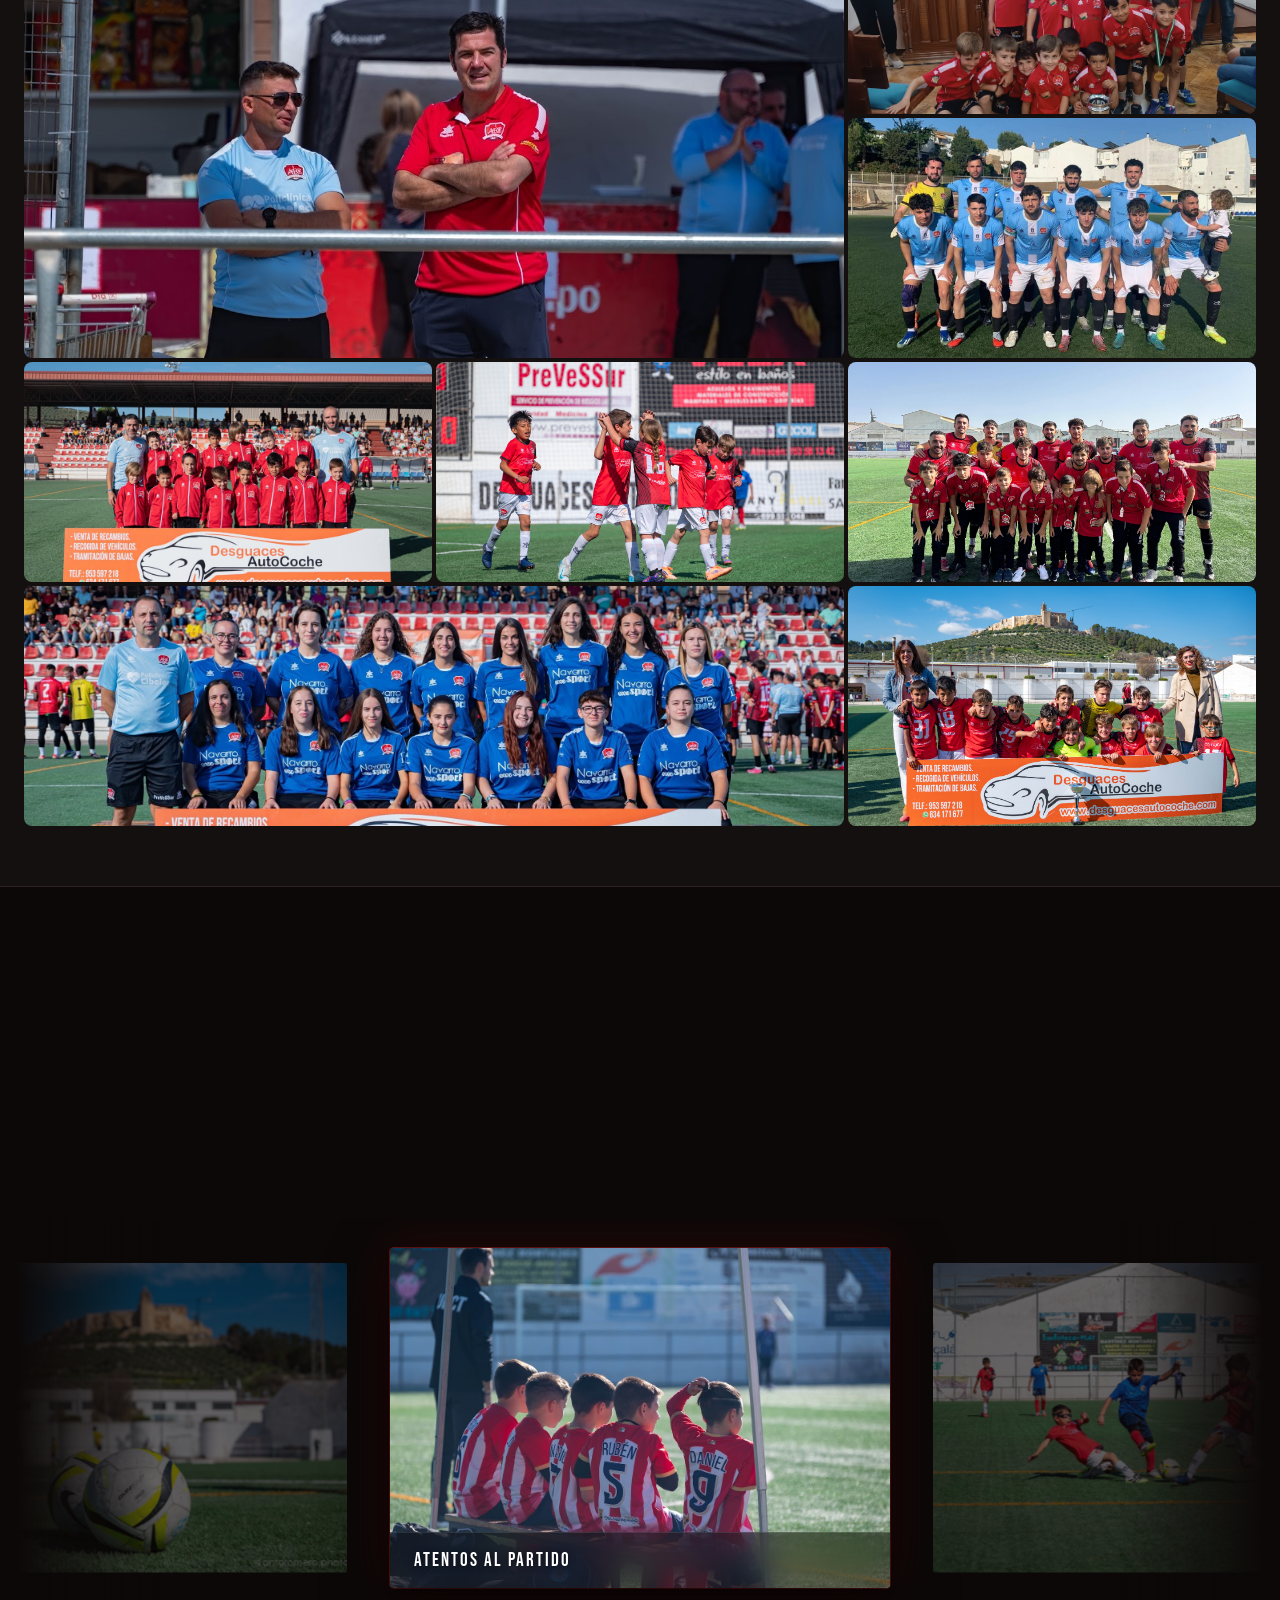
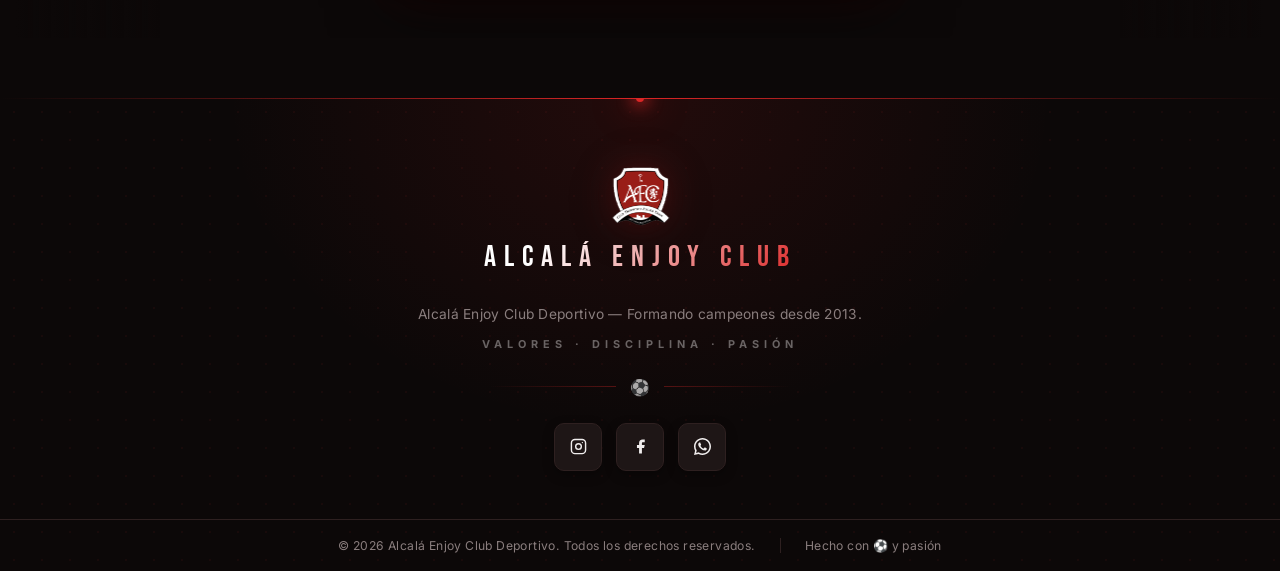
==== commit eb462c35: "categ. bebés" ====
--- a/index.html
+++ b/index.html
@@ -120,16 +120,41 @@
           empieza a entrenar.</p>
       </div>
       <div class="cat-accordion reveal">
+        <!-- Bebés -->
+        <div class="ca-panel" data-index="01">
+          <div class="ca-bg"><img src="assets/_DSC0984.jpg" loading="lazy" alt="Bebés"></div>
+          <div class="ca-collapsed">
+            <span class="ca-num">01</span>
+            <span class="ca-vtitle">BEBÉS</span>
+          </div>
+          <div class="ca-expanded">
+            <div class="ca-exp-top">
+              <span class="ca-exp-num">01</span>
+            </div>
+            <h3 class="ca-exp-title">BEBÉS</h3>
+            <div class="ca-age-bar">
+              <span class="ca-age-label">3 – 4 años</span>
+              <div class="ca-bar-track">
+                <div class="ca-bar-fill" style="width:7%"></div>
+              </div>
+            </div>
+            <p class="ca-desc">Estimulación temprana a través del juego. Actividades motrices y diversión en un entorno seguro y afectivo.</p>
+            <div class="ca-tag-row">
+              <span class="ca-tag">Estimulación</span>
+              <span class="ca-tag">Lúdico</span>
+            </div>
+          </div>
+        </div>
         <!-- Pre Benjamín -->
-        <div class="ca-panel" data-index="01">
+        <div class="ca-panel" data-index="02">
           <div class="ca-bg"><img src="assets/pequeñines.jpg" loading="lazy" alt="Pre Benjamín"></div>
           <div class="ca-collapsed">
-            <span class="ca-num">01</span>
+            <span class="ca-num">02</span>
             <span class="ca-vtitle">PRE BENJAMÍN</span>
           </div>
           <div class="ca-expanded">
             <div class="ca-exp-top">
-              <span class="ca-exp-num">01</span>
+              <span class="ca-exp-num">02</span>
             </div>
             <h3 class="ca-exp-title">PRE BENJAMÍN</h3>
             <div class="ca-age-bar">
@@ -147,15 +172,15 @@
           </div>
         </div>
         <!-- Benjamín -->
-        <div class="ca-panel" data-index="02">
+        <div class="ca-panel" data-index="03">
           <div class="ca-bg"><img src="assets/_DSC1016.jpg" loading="lazy" alt="Benjamín"></div>
           <div class="ca-collapsed">
-            <span class="ca-num">02</span>
+            <span class="ca-num">03</span>
             <span class="ca-vtitle">BENJAMÍN</span>
           </div>
           <div class="ca-expanded">
             <div class="ca-exp-top">
-              <span class="ca-exp-num">02</span>
+              <span class="ca-exp-num">03</span>
             </div>
             <h3 class="ca-exp-title">BENJAMÍN</h3>
             <div class="ca-age-bar">
@@ -173,15 +198,15 @@
           </div>
         </div>
         <!-- Alevín -->
-        <div class="ca-panel" data-index="03">
+        <div class="ca-panel" data-index="04">
           <div class="ca-bg"><img src="assets/alevin.jpg" loading="lazy" alt="Alevín"></div>
           <div class="ca-collapsed">
-            <span class="ca-num">03</span>
+            <span class="ca-num">04</span>
             <span class="ca-vtitle">ALEVÍN</span>
           </div>
           <div class="ca-expanded">
             <div class="ca-exp-top">
-              <span class="ca-exp-num">03</span>
+              <span class="ca-exp-num">04</span>
             </div>
             <h3 class="ca-exp-title">ALEVÍN</h3>
             <div class="ca-age-bar">
@@ -199,15 +224,15 @@
           </div>
         </div>
         <!-- Infantil -->
-        <div class="ca-panel" data-index="04">
+        <div class="ca-panel" data-index="05">
           <div class="ca-bg"><img src="assets/_DSC10055_1.jpg" loading="lazy" alt="Infantil"></div>
           <div class="ca-collapsed">
-            <span class="ca-num">04</span>
+            <span class="ca-num">05</span>
             <span class="ca-vtitle">INFANTIL</span>
           </div>
           <div class="ca-expanded">
             <div class="ca-exp-top">
-              <span class="ca-exp-num">04</span>
+              <span class="ca-exp-num">05</span>
             </div>
             <h3 class="ca-exp-title">INFANTIL</h3>
             <div class="ca-age-bar">
@@ -225,21 +250,21 @@
           </div>
         </div>
         <!-- Cadete -->
-        <div class="ca-panel" data-index="05">
+        <div class="ca-panel" data-index="06">
           <div class="ca-bg"><img src="assets/blue_categories.jpg" loading="lazy" alt="Cadete"></div>
           <div class="ca-collapsed">
-            <span class="ca-num">05</span>
+            <span class="ca-num">06</span>
             <span class="ca-vtitle">CADETE</span>
           </div>
           <div class="ca-expanded">
             <div class="ca-exp-top">
-              <span class="ca-exp-num">05</span>
+              <span class="ca-exp-num">06</span>
             </div>
             <h3 class="ca-exp-title">CADETE</h3>
             <div class="ca-age-bar">
               <span class="ca-age-label">14 – 15 años</span>
               <div class="ca-bar-track">
-                <div class="ca-bar-fill" style="width:100px"></div>
+                <div class="ca-bar-fill" style="width:70%"></div>
               </div>
             </div>
             <p class="ca-desc">Alta competición y formación integral. Preparación física especializada y análisis de
@@ -251,15 +276,15 @@
           </div>
         </div>
         <!-- Juvenil -->
-        <div class="ca-panel" data-index="06">
+        <div class="ca-panel" data-index="07">
           <div class="ca-bg"><img src="assets/_DSC1432.jpg" loading="lazy" alt="Juvenil"></div>
           <div class="ca-collapsed">
-            <span class="ca-num">06</span>
+            <span class="ca-num">07</span>
             <span class="ca-vtitle">JUVENIL</span>
           </div>
           <div class="ca-expanded">
             <div class="ca-exp-top">
-              <span class="ca-exp-num">06</span>
+              <span class="ca-exp-num">07</span>
             </div>
             <h3 class="ca-exp-title">JUVENIL</h3>
             <div class="ca-age-bar">
@@ -277,15 +302,15 @@
           </div>
         </div>
         <!-- Senior -->
-        <div class="ca-panel" data-index="07">
+        <div class="ca-panel" data-index="08">
           <div class="ca-bg"><img src="assets/hero_2_categories.jpg" loading="lazy" alt="Senior"></div>
           <div class="ca-collapsed">
-            <span class="ca-num">07</span>
+            <span class="ca-num">08</span>
             <span class="ca-vtitle">SENIOR</span>
           </div>
           <div class="ca-expanded">
             <div class="ca-exp-top">
-              <span class="ca-exp-num">07</span>
+              <span class="ca-exp-num">08</span>
             </div>
             <h3 class="ca-exp-title">SENIOR</h3>
             <div class="ca-age-bar">
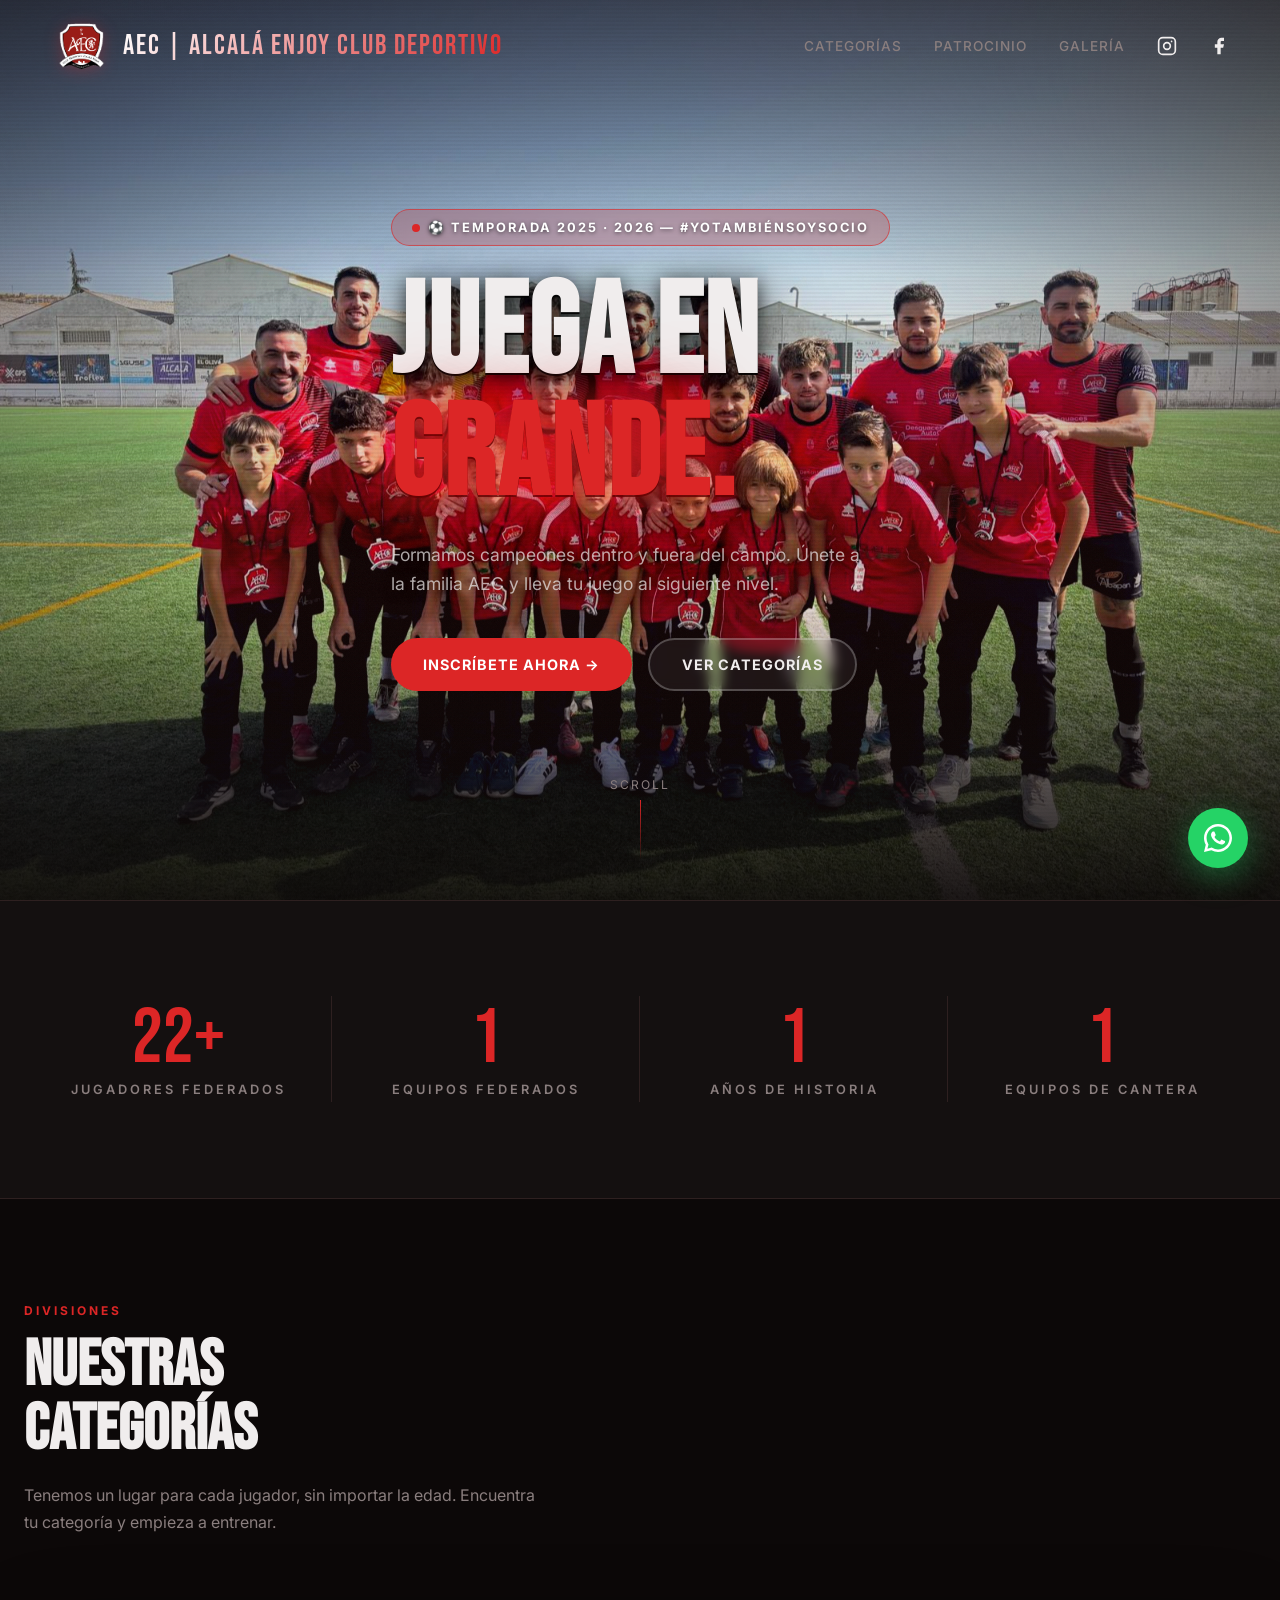
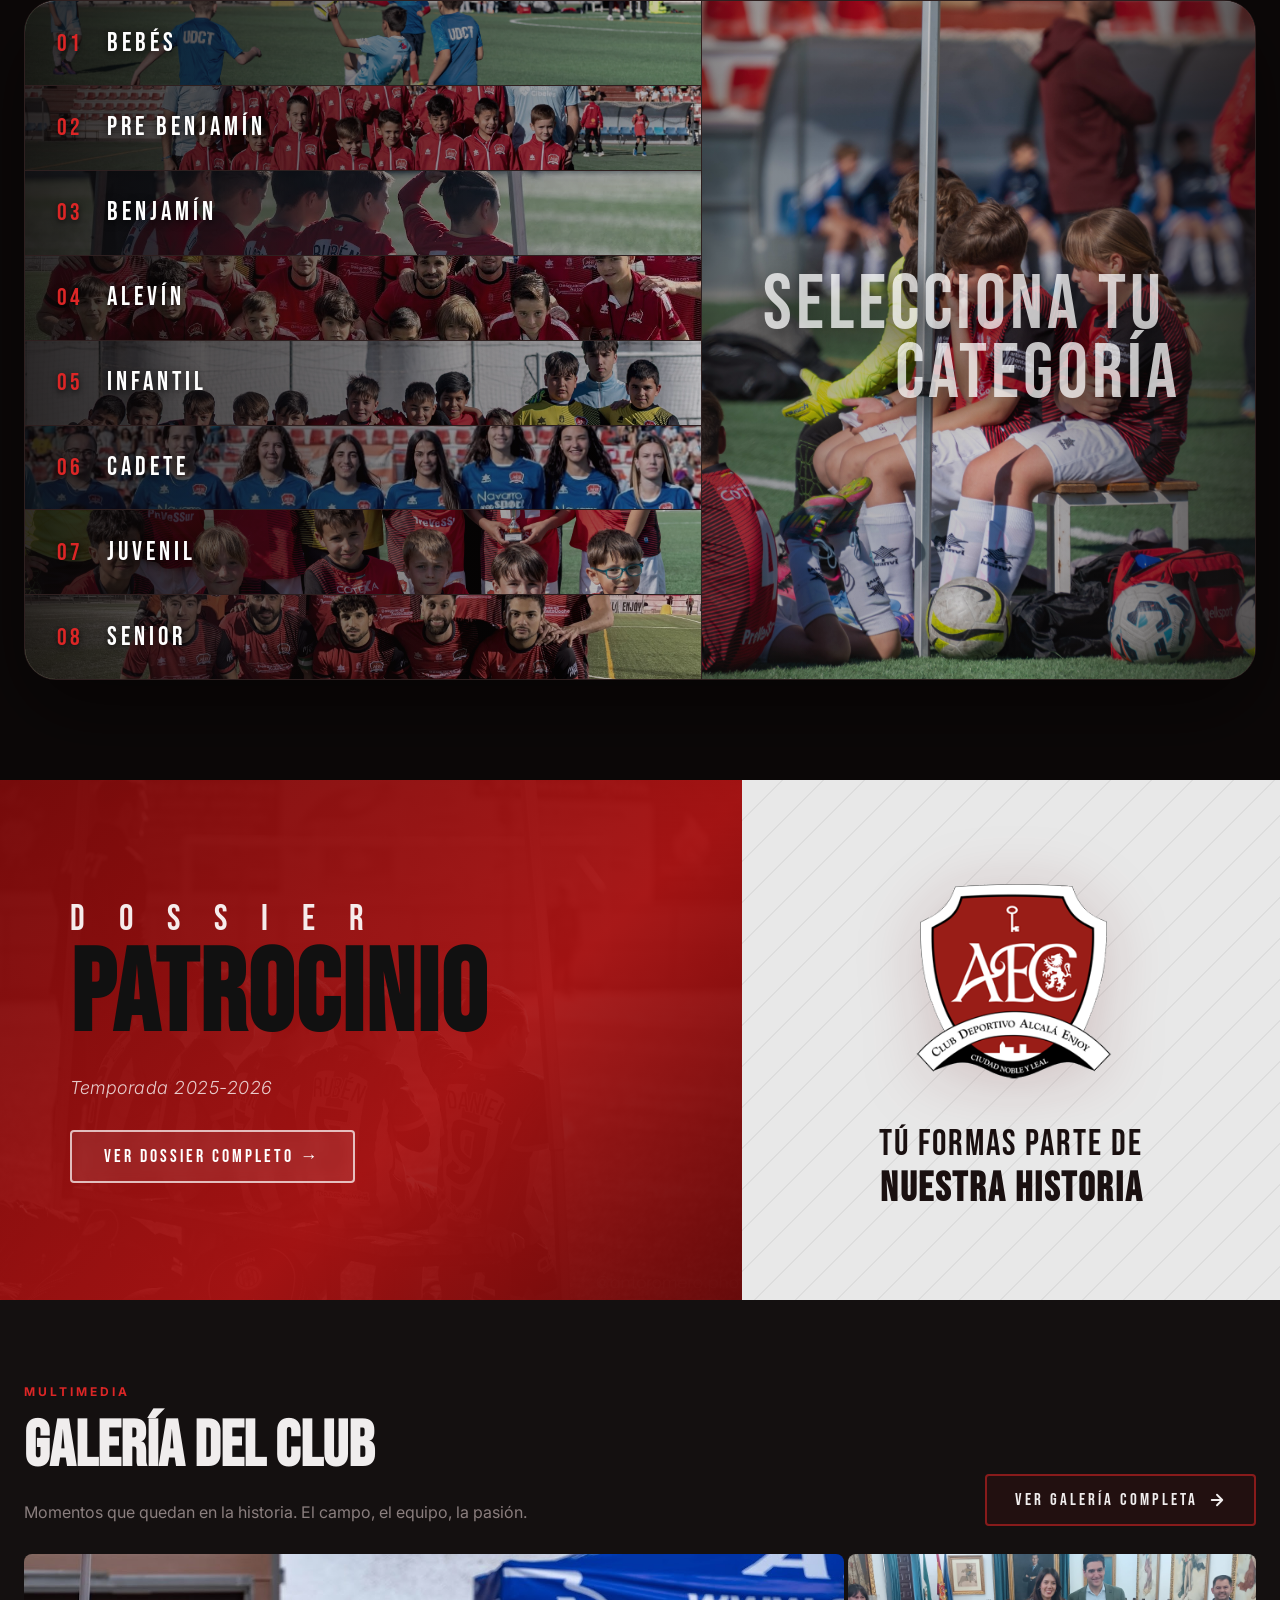
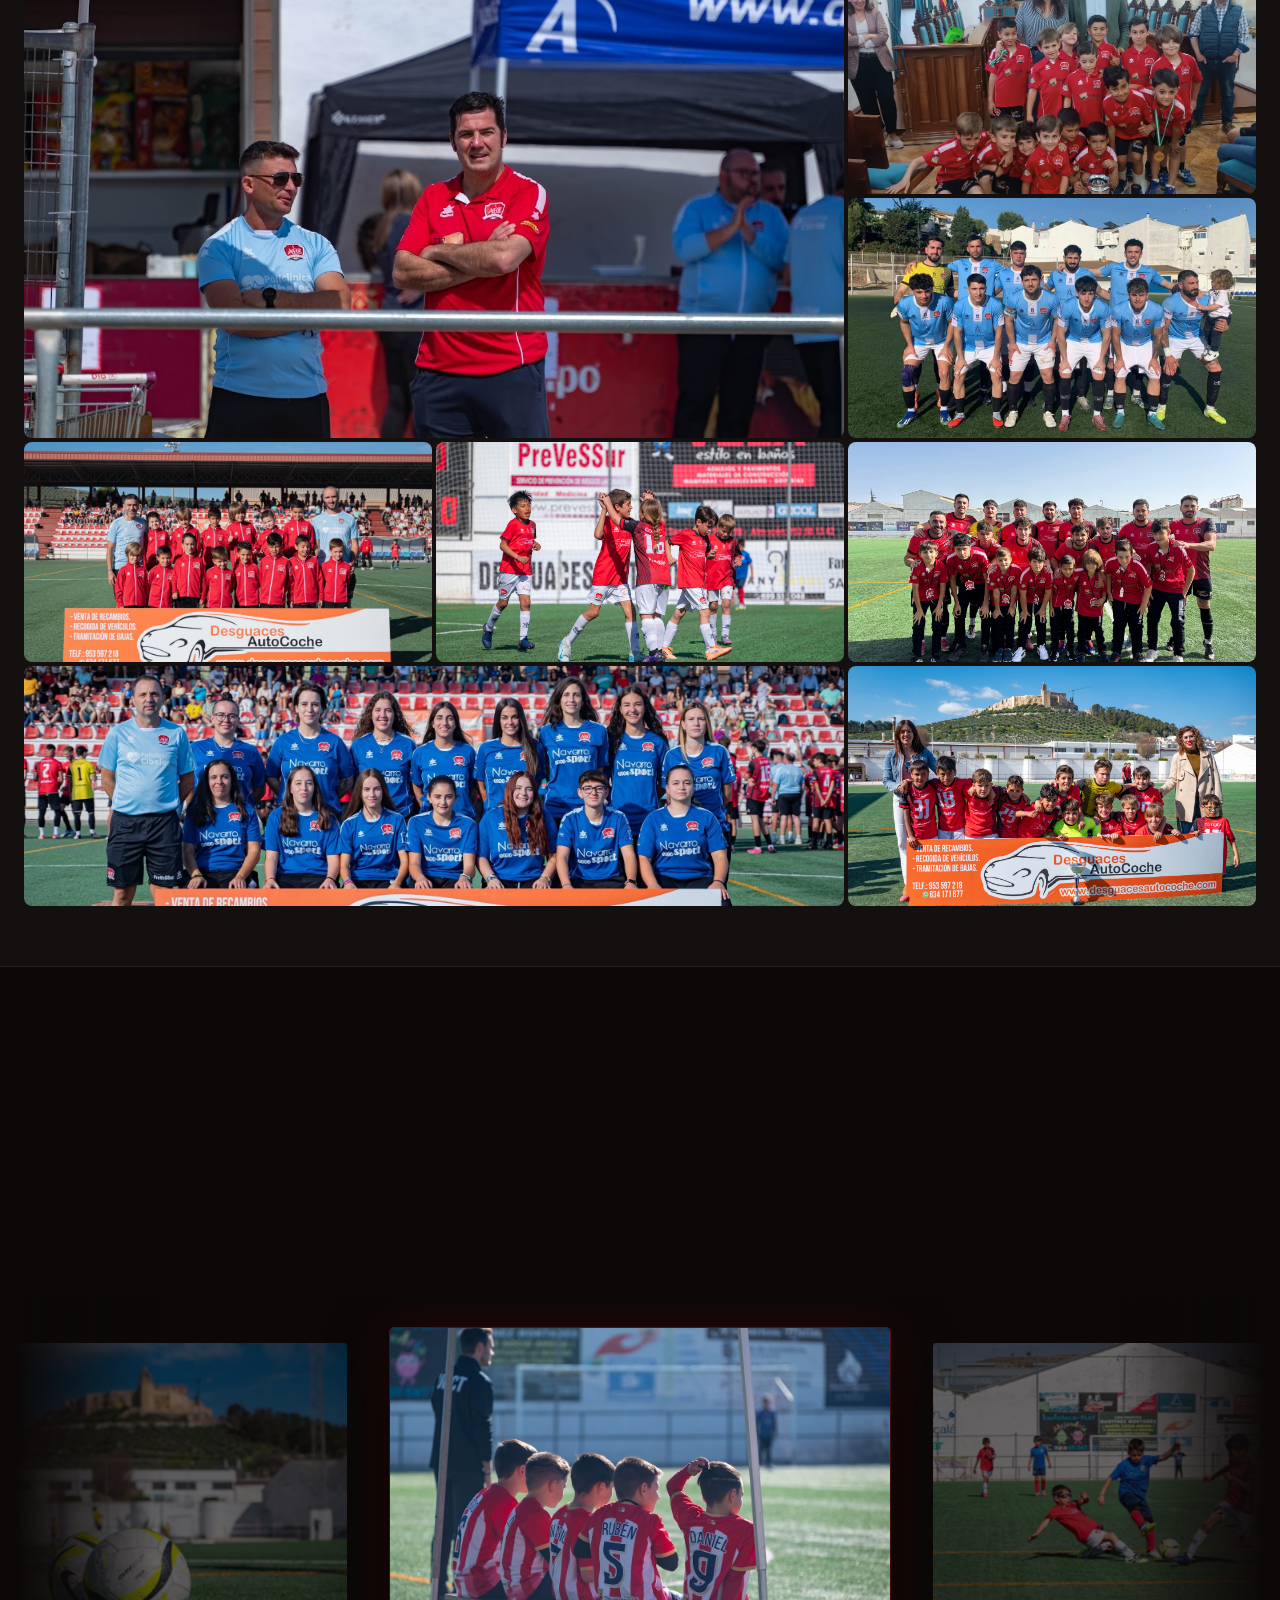
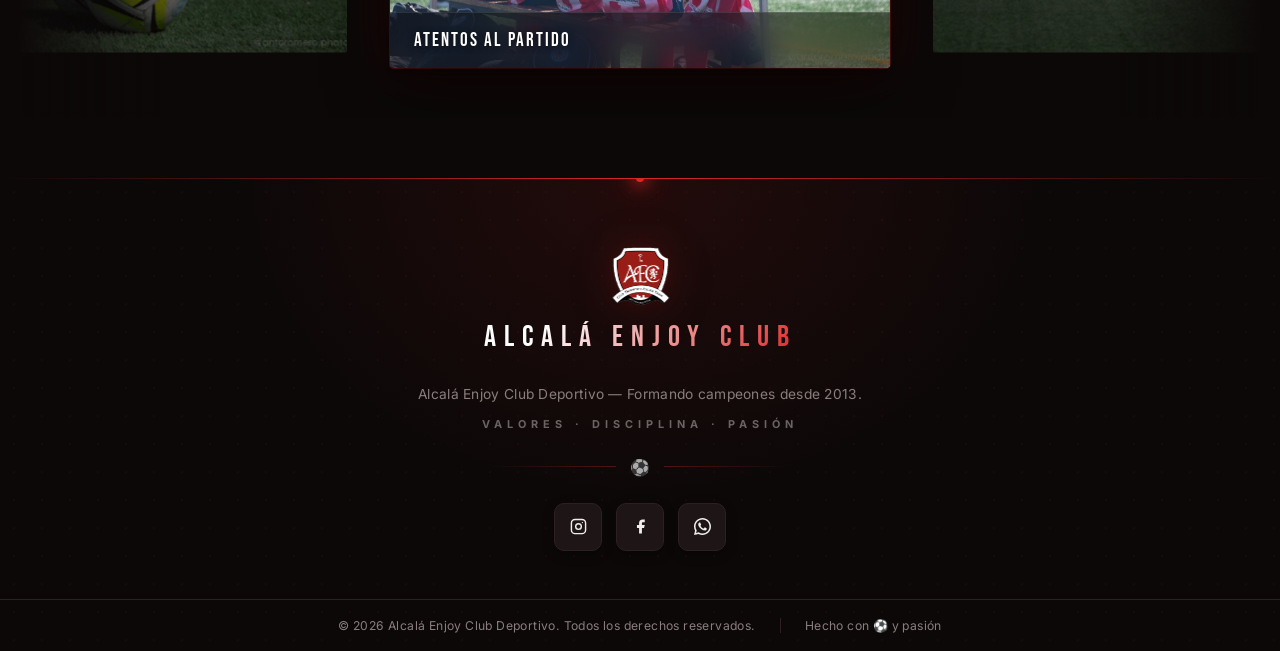
==== commit c281534c: "listo" ====
--- a/index.html
+++ b/index.html
@@ -138,7 +138,8 @@
                 <div class="ca-bar-fill" style="width:7%"></div>
               </div>
             </div>
-            <p class="ca-desc">Estimulación temprana a través del juego. Actividades motrices y diversión en un entorno seguro y afectivo.</p>
+            <p class="ca-desc">Estimulación temprana a través del juego. Actividades motrices y diversión en un entorno
+              seguro y afectivo.</p>
             <div class="ca-tag-row">
               <span class="ca-tag">Estimulación</span>
               <span class="ca-tag">Lúdico</span>
@@ -186,7 +187,7 @@
             <div class="ca-age-bar">
               <span class="ca-age-label">8 – 9 años</span>
               <div class="ca-bar-track">
-                <div class="ca-bar-fill" style="width:28%"></div>
+                <div class="ca-bar-fill" style="width:20%"></div>
               </div>
             </div>
             <p class="ca-desc">Desarrollamos fundamentos técnicos y trabajo en equipo en una etapa clave del crecimiento
--- a/styles.css
+++ b/styles.css
@@ -726,7 +726,7 @@
   flex-direction: column;
   gap: 0;
   margin-top: 64px;
-  height: 600px;
+  height: 680px;
   border: 1px solid var(--border);
   border-radius: var(--radius);
   overflow: hidden;
@@ -832,24 +832,41 @@
   width: 100%;
   height: 100%;
   object-fit: cover;
+  object-position: center top;
   filter: grayscale(30%) contrast(1.1);
 }
 
-/* Ajustes de encuadre específicos para cada categoría en estado colapsado */
+/* Ajustes de encuadre específicos para cada categoría */
+.ca-panel[data-index="01"] .ca-bg img {
+  object-position: center 50%;
+}
+
+.ca-panel[data-index="02"] .ca-bg img {
+  object-position: center 50%;
+}
+
 .ca-panel[data-index="03"] .ca-bg img {
-  object-position: center 37%
+  object-position: center 50%;
 }
 
 .ca-panel[data-index="04"] .ca-bg img {
-  object-position: center 27%
+  object-position: center 20%;
 }
 
 .ca-panel[data-index="05"] .ca-bg img {
-  object-position: center 10%;
+  object-position: center 15%;
+}
+
+.ca-panel[data-index="06"] .ca-bg img {
+  object-position: center 18%;
 }
 
 .ca-panel[data-index="07"] .ca-bg img {
-  object-position: center 60%;
+  object-position: center 30%;
+}
+
+.ca-panel[data-index="08"] .ca-bg img {
+  object-position: center 70%;
 }
 
 .ca-panel:hover .ca-bg,
